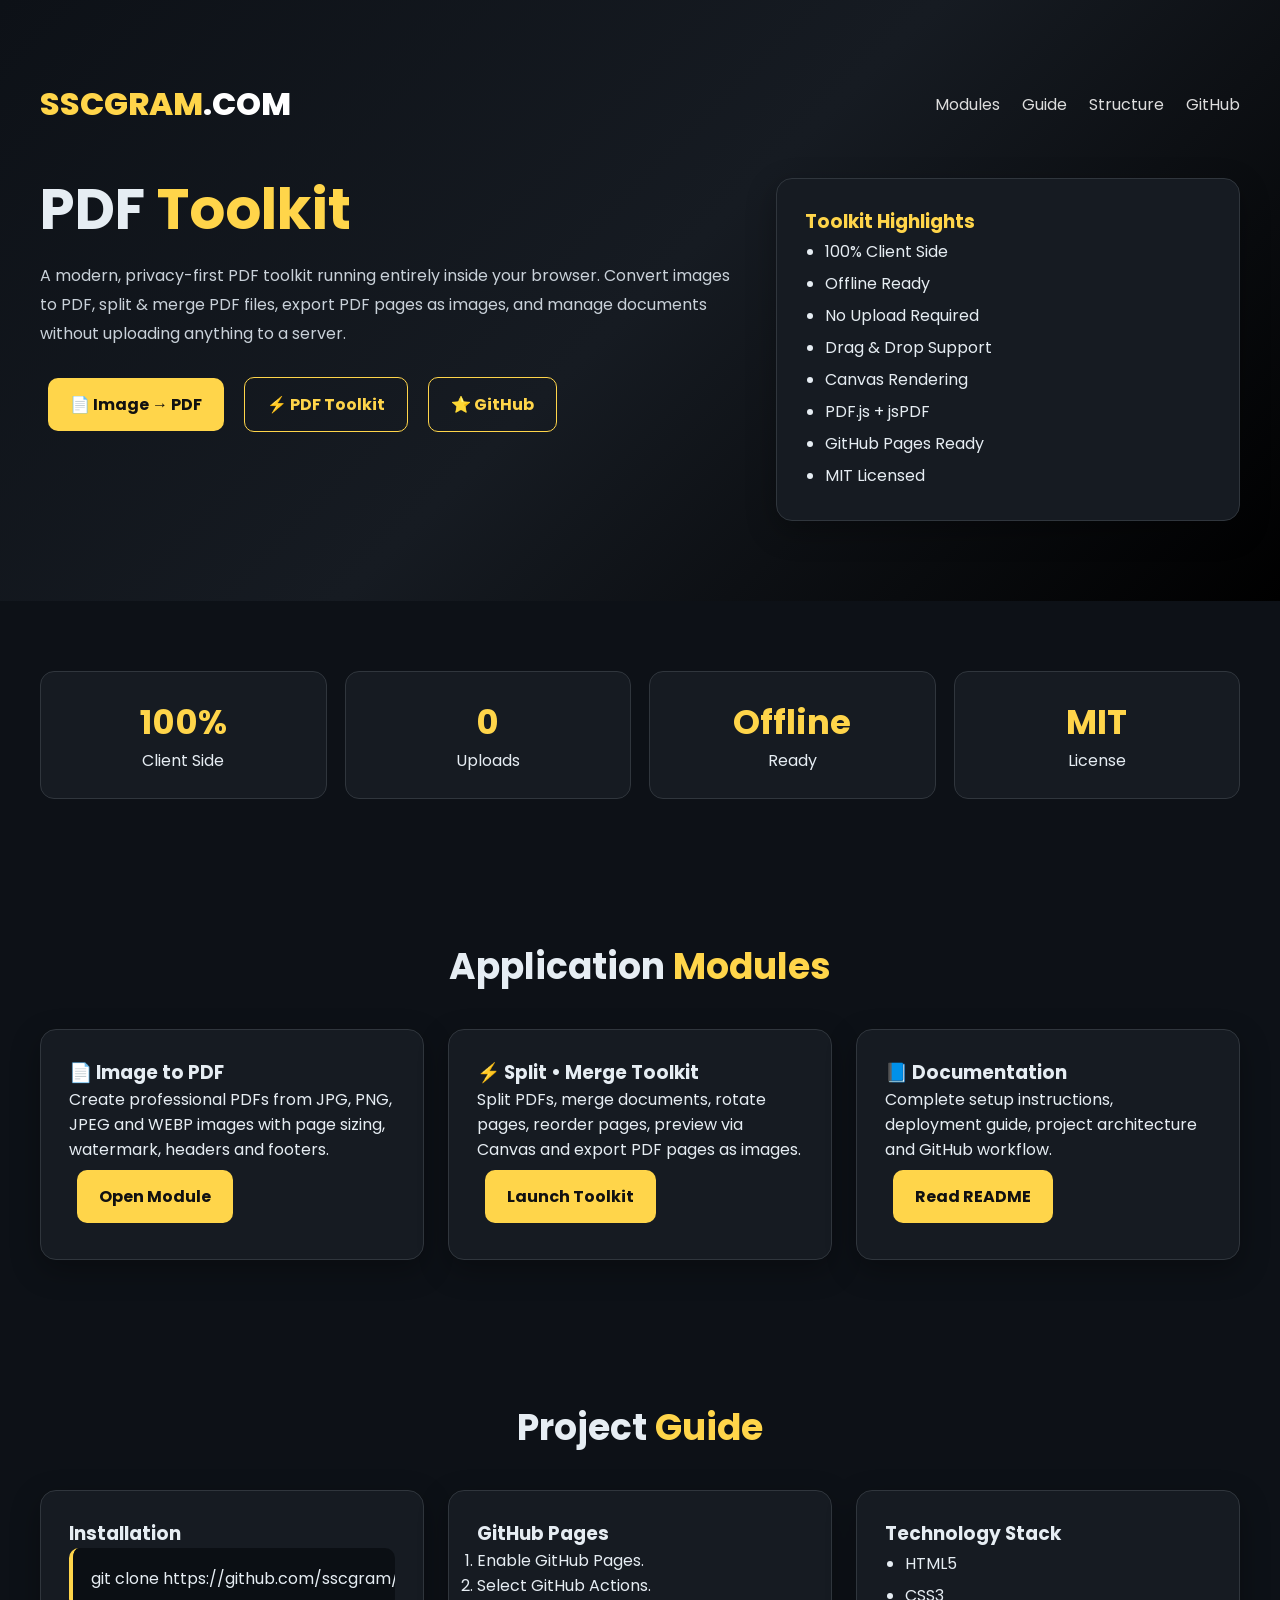
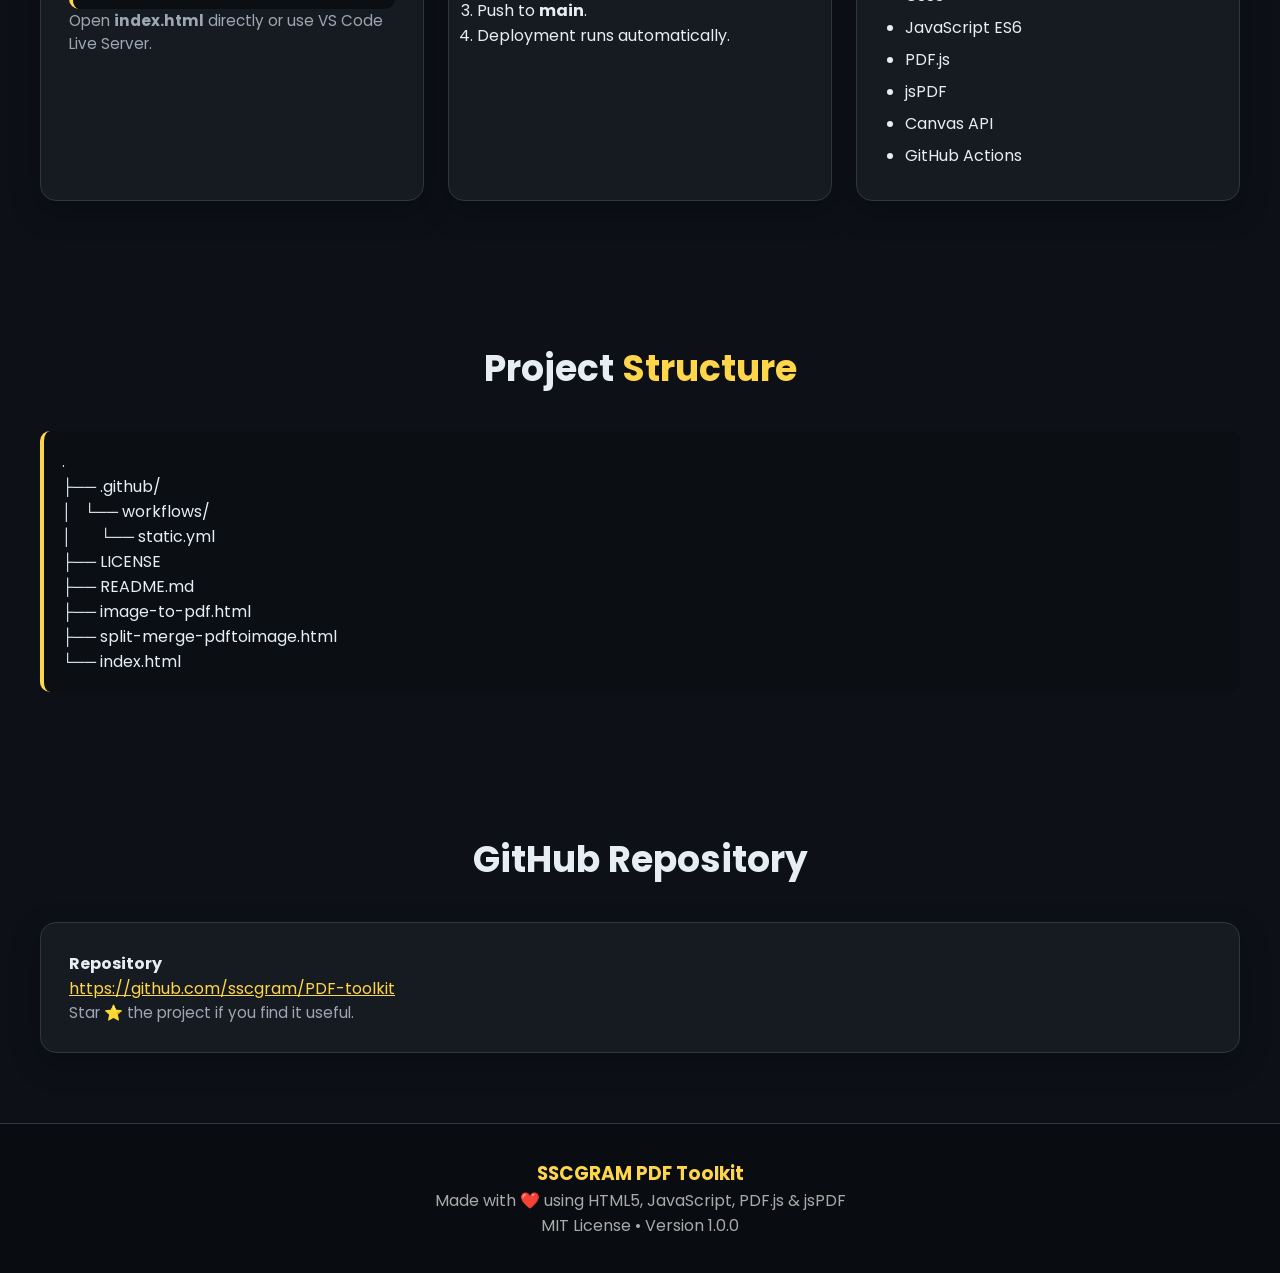
==== index.html @ bd7ecf86 "Update index.html" ====
<!DOCTYPE html>
<html lang="en">
<head>
<meta charset="UTF-8">
<meta name="viewport" content="width=device-width,initial-scale=1.0">
<meta name="description" content="SSCGRAM PDF Toolkit - Browser based PDF utilities">
<title>SSCGRAM PDF Toolkit</title>
<link href="https://fonts.googleapis.com/css2?family=Poppins:wght@300;400;600;700;800&display=swap" rel="stylesheet">
<style>
*{margin:0;padding:0;box-sizing:border-box;font-family:Poppins,sans-serif;scroll-behavior:smooth}
body{background:#0d1117;color:#e6edf3}
header{background:linear-gradient(135deg,#0d1117,#161b22,#000);padding:80px 20px}
.container{max-width:1200px;margin:auto}
nav{display:flex;justify-content:space-between;align-items:center;margin-bottom:50px}
.logo{font-size:32px;font-weight:800;color:#ffd54a}
.logo span{color:#fff}
nav a{color:#ddd;text-decoration:none;margin-left:18px}
.hero{display:grid;grid-template-columns:1.2fr .8fr;gap:40px}
.hero h1{font-size:56px;line-height:1.15}
.hero h1 span,.gold{color:#ffd54a}
.hero p{margin:20px 0;color:#c9d1d9;line-height:1.8}
.btn{display:inline-block;padding:14px 22px;border-radius:10px;text-decoration:none;font-weight:700;margin:8px}
.primary{background:#ffd54a;color:#111}
.secondary{border:1px solid #ffd54a;color:#ffd54a}
.card{background:#161b22;border:1px solid #30363d;border-radius:16px;padding:28px;box-shadow:0 10px 30px rgba(0,0,0,.3)}
.grid{display:grid;grid-template-columns:repeat(auto-fit,minmax(280px,1fr));gap:24px}
section{padding:70px 20px}
h2{text-align:center;font-size:36px;margin-bottom:35px}
.stats{display:grid;grid-template-columns:repeat(auto-fit,minmax(170px,1fr));gap:18px}
.stat{text-align:center;padding:25px;background:#161b22;border-radius:14px;border:1px solid #30363d}
.stat b{display:block;font-size:34px;color:#ffd54a}
ul{padding-left:20px;line-height:2}
pre{background:#0b0f14;padding:18px;border-radius:10px;overflow:auto;border-left:4px solid #ffd54a}
footer{padding:35px;text-align:center;background:#090c10;border-top:1px solid #30363d;color:#aaa}
.small{font-size:.95rem;color:#9da7b3}
@media(max-width:900px){.hero{grid-template-columns:1fr}.hero h1{font-size:40px}nav{flex-direction:column;gap:15px}}
</style>
</head>
<body>

<header>
<div class="container">
<nav>
<div class="logo">SSCGRAM<span>.COM</span></div>
<div>
<a href="#modules">Modules</a>
<a href="#guide">Guide</a>
<a href="#structure">Structure</a>
<a href="#github">GitHub</a>
</div>
</nav>

<div class="hero">
<div>
<h1>PDF <span>Toolkit</span></h1>
<p>A modern, privacy-first PDF toolkit running entirely inside your browser. Convert images to PDF, split & merge PDF files, export PDF pages as images, and manage documents without uploading anything to a server.</p>

<a class="btn primary" href="image-to-pdf.html">📄 Image → PDF</a>
<a class="btn secondary" href="split-merge-pdftoimage.html">⚡ PDF Toolkit</a>
<a class="btn secondary" href="https://github.com/sscgram/PDF-toolkit" target="_blank">⭐ GitHub</a>
</div>

<div class="card">
<h3 class="gold">Toolkit Highlights</h3>
<ul>
<li>100% Client Side</li>
<li>Offline Ready</li>
<li>No Upload Required</li>
<li>Drag & Drop Support</li>
<li>Canvas Rendering</li>
<li>PDF.js + jsPDF</li>
<li>GitHub Pages Ready</li>
<li>MIT Licensed</li>
</ul>
</div>
</div>
</div>
</header>

<section>
<div class="container">
<div class="stats">
<div class="stat"><b>100%</b>Client Side</div>
<div class="stat"><b>0</b>Uploads</div>
<div class="stat"><b>Offline</b>Ready</div>
<div class="stat"><b>MIT</b>License</div>
</div>
</div>
</section>

<section id="modules">
<div class="container">
<h2>Application <span class="gold">Modules</span></h2>
<div class="grid">
<div class="card">
<h3>📄 Image to PDF</h3>
<p>Create professional PDFs from JPG, PNG, JPEG and WEBP images with page sizing, watermark, headers and footers.</p>
<p><a class="btn primary" href="image-to-pdf.html">Open Module</a></p>
</div>

<div class="card">
<h3>⚡ Split • Merge Toolkit</h3>
<p>Split PDFs, merge documents, rotate pages, reorder pages, preview via Canvas and export PDF pages as images.</p>
<p><a class="btn primary" href="split-merge-pdftoimage.html">Launch Toolkit</a></p>
</div>

<div class="card">
<h3>📘 Documentation</h3>
<p>Complete setup instructions, deployment guide, project architecture and GitHub workflow.</p>
<p><a class="btn primary" href="README.md">Read README</a></p>
</div>
</div>
</div>
</section>

<section id="guide">
<div class="container">
<h2>Project <span class="gold">Guide</span></h2>

<div class="grid">

<div class="card">
<h3>Installation</h3>
<pre>git clone https://github.com/sscgram/PDF-toolkit.git</pre>
<p class="small">Open <b>index.html</b> directly or use VS Code Live Server.</p>
</div>

<div class="card">
<h3>GitHub Pages</h3>
<ol>
<li>Enable GitHub Pages.</li>
<li>Select GitHub Actions.</li>
<li>Push to <b>main</b>.</li>
<li>Deployment runs automatically.</li>
</ol>
</div>

<div class="card">
<h3>Technology Stack</h3>
<ul>
<li>HTML5</li>
<li>CSS3</li>
<li>JavaScript ES6</li>
<li>PDF.js</li>
<li>jsPDF</li>
<li>Canvas API</li>
<li>GitHub Actions</li>
</ul>
</div>

</div>
</div>
</section>

<section id="structure">
<div class="container">
<h2>Project <span class="gold">Structure</span></h2>

<pre>.
├── .github/
│   └── workflows/
│       └── static.yml
├── LICENSE
├── README.md
├── image-to-pdf.html
├── split-merge-pdftoimage.html
└── index.html
</pre>

</div>
</section>

<section id="github">
<div class="container">
<h2>GitHub Repository</h2>
<div class="card">
<p><strong>Repository</strong></p>
<p><a style="color:#ffd54a" href="https://github.com/sscgram/PDF-toolkit" target="_blank">https://github.com/sscgram/PDF-toolkit</a></p>
<p class="small">Star ⭐ the project if you find it useful.</p>
</div>
</div>
</section>

<footer>
<h3 class="gold">SSCGRAM PDF Toolkit</h3>
<p>Made with ❤️ using HTML5, JavaScript, PDF.js & jsPDF</p>
<p>MIT License • Version 1.0.0</p>
</footer>

</body>
</html>
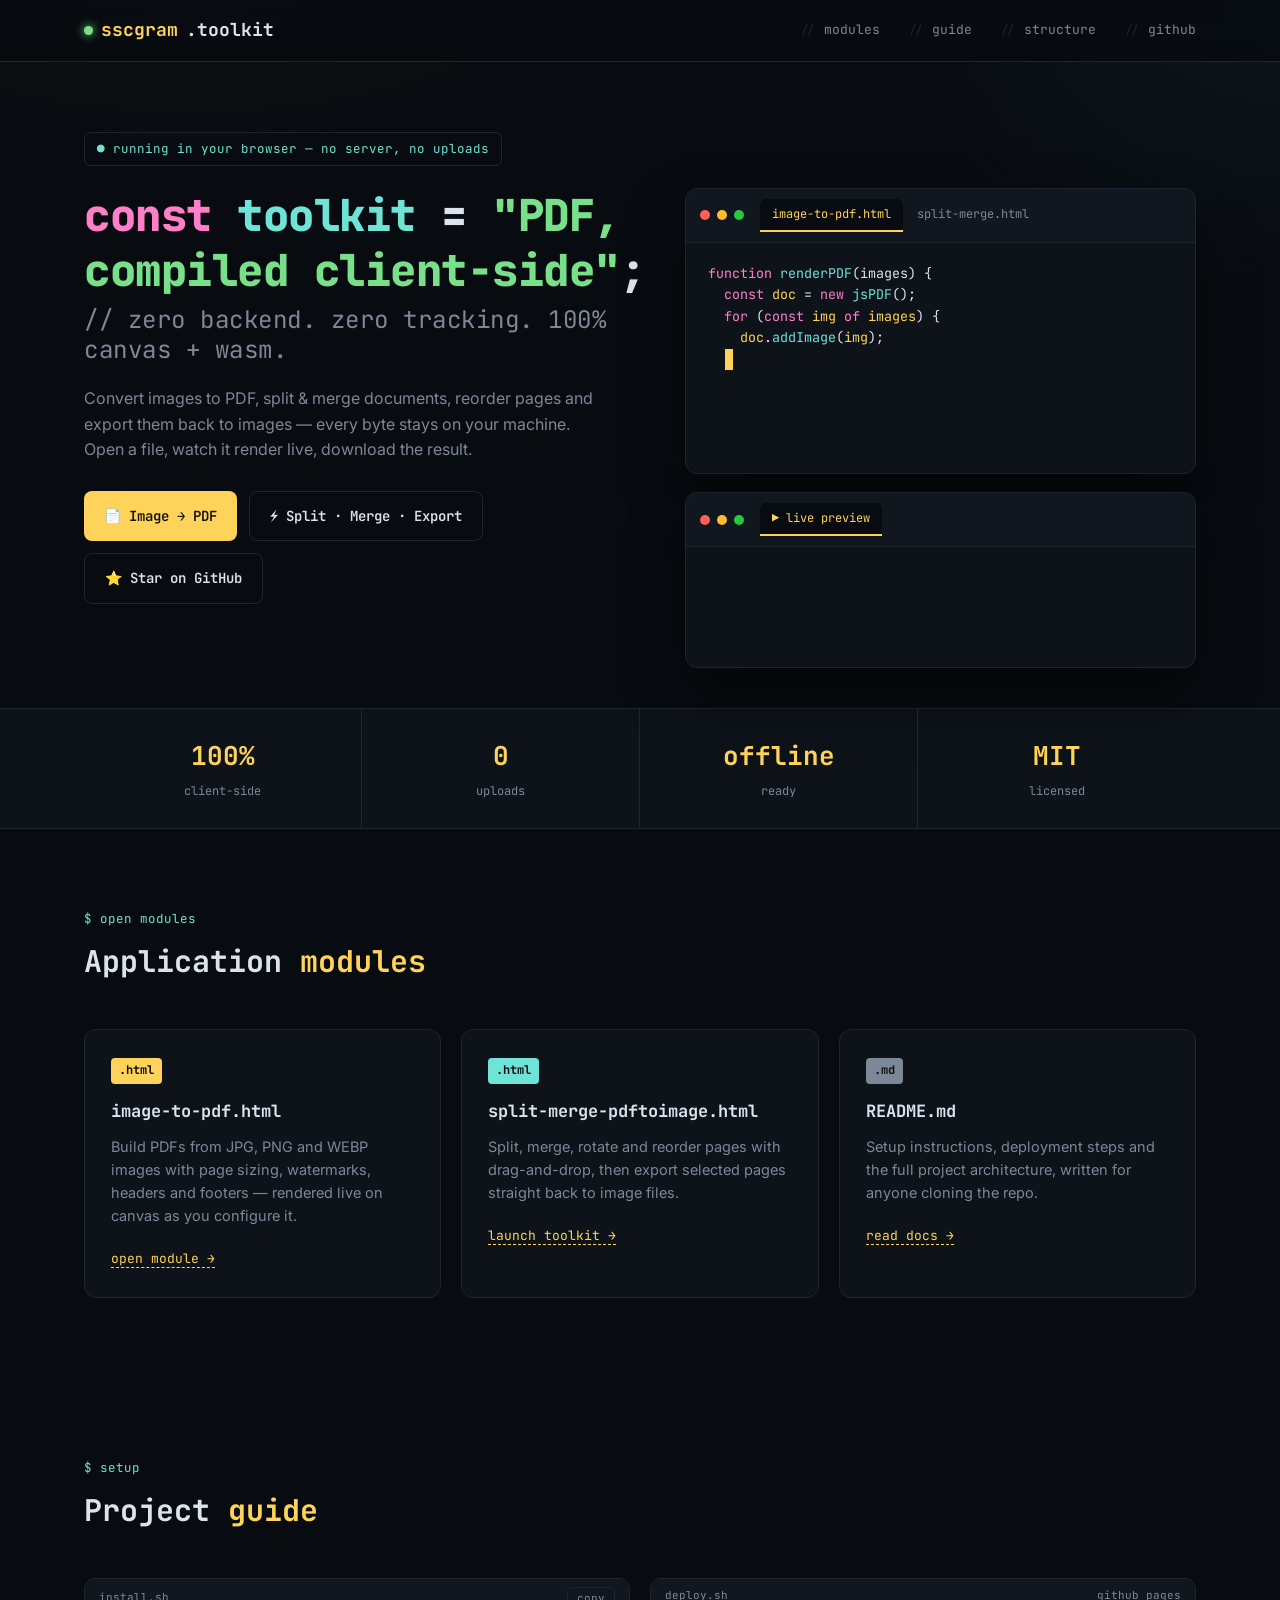
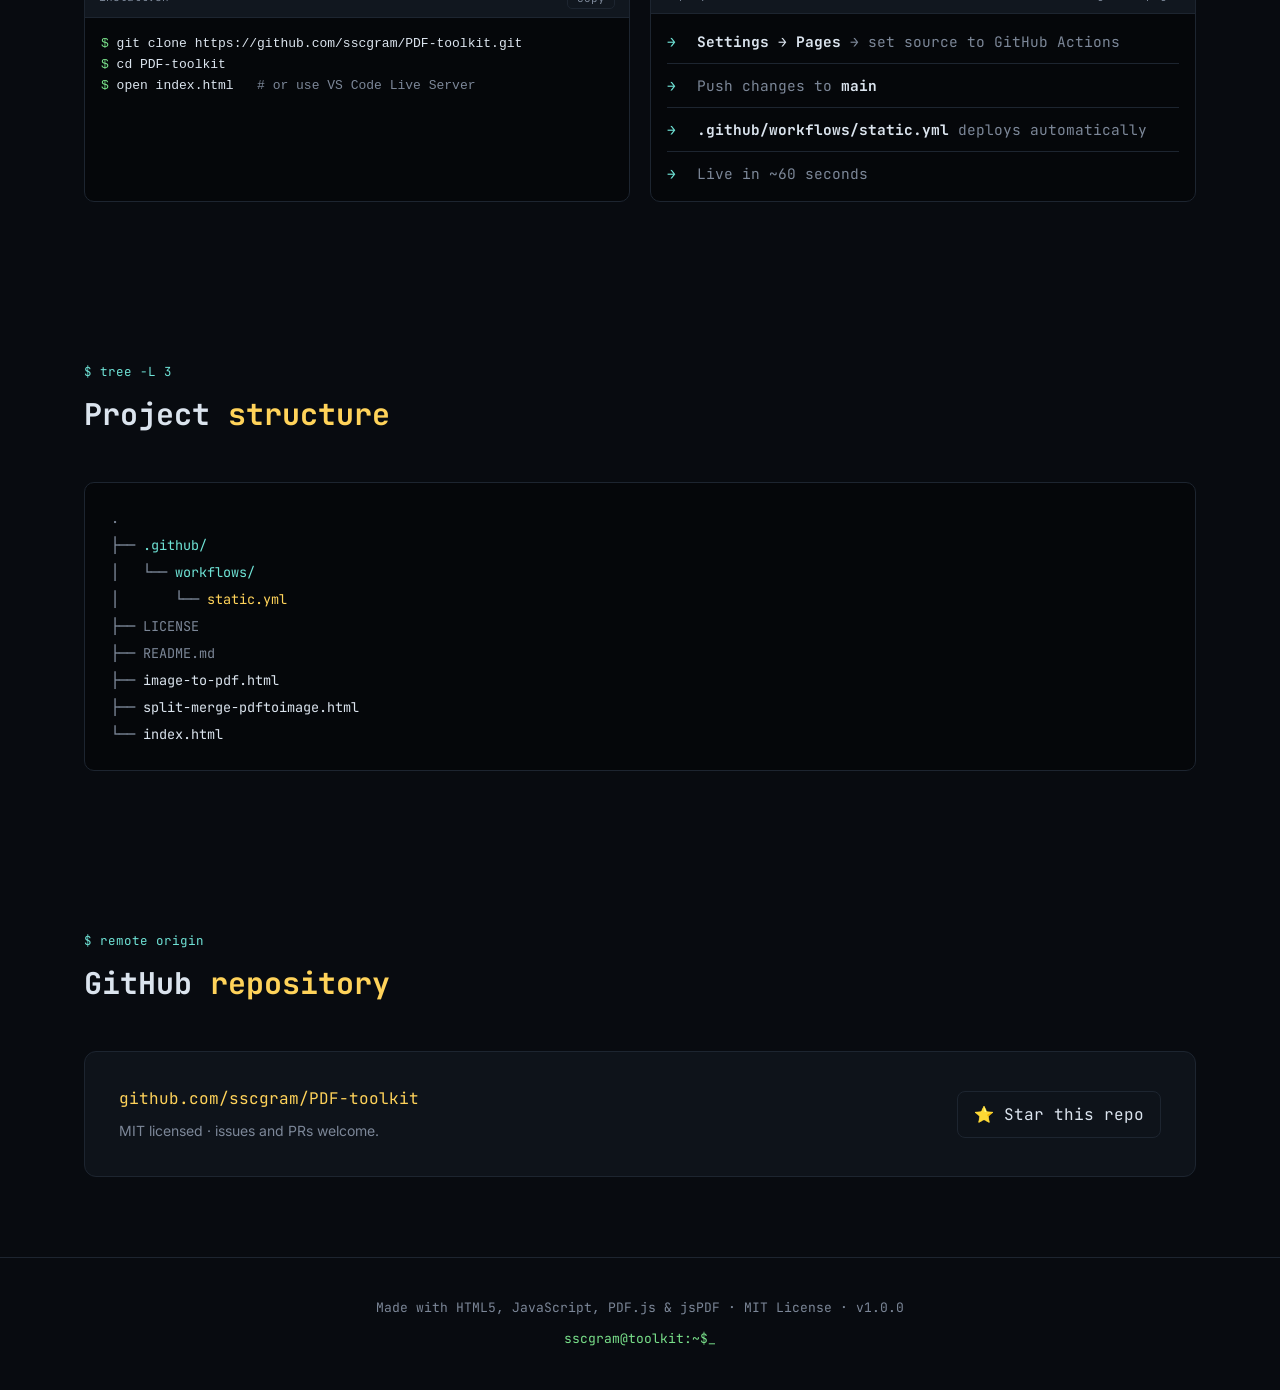
==== commit a3be43d9: "Update index.html" ====
--- a/index.html
+++ b/index.html
@@ -5,187 +5,469 @@
 <meta name="viewport" content="width=device-width,initial-scale=1.0">
 <meta name="description" content="SSCGRAM PDF Toolkit - Browser based PDF utilities">
 <title>SSCGRAM PDF Toolkit</title>
-<link href="https://fonts.googleapis.com/css2?family=Poppins:wght@300;400;600;700;800&display=swap" rel="stylesheet">
+<link rel="preconnect" href="https://fonts.googleapis.com">
+<link href="https://fonts.googleapis.com/css2?family=JetBrains+Mono:wght@400;500;700;800&family=Inter:wght@400;500;600;700&display=swap" rel="stylesheet">
 <style>
-*{margin:0;padding:0;box-sizing:border-box;font-family:Poppins,sans-serif;scroll-behavior:smooth}
-body{background:#0d1117;color:#e6edf3}
-header{background:linear-gradient(135deg,#0d1117,#161b22,#000);padding:80px 20px}
-.container{max-width:1200px;margin:auto}
-nav{display:flex;justify-content:space-between;align-items:center;margin-bottom:50px}
-.logo{font-size:32px;font-weight:800;color:#ffd54a}
-.logo span{color:#fff}
-nav a{color:#ddd;text-decoration:none;margin-left:18px}
-.hero{display:grid;grid-template-columns:1.2fr .8fr;gap:40px}
-.hero h1{font-size:56px;line-height:1.15}
-.hero h1 span,.gold{color:#ffd54a}
-.hero p{margin:20px 0;color:#c9d1d9;line-height:1.8}
-.btn{display:inline-block;padding:14px 22px;border-radius:10px;text-decoration:none;font-weight:700;margin:8px}
-.primary{background:#ffd54a;color:#111}
-.secondary{border:1px solid #ffd54a;color:#ffd54a}
-.card{background:#161b22;border:1px solid #30363d;border-radius:16px;padding:28px;box-shadow:0 10px 30px rgba(0,0,0,.3)}
-.grid{display:grid;grid-template-columns:repeat(auto-fit,minmax(280px,1fr));gap:24px}
-section{padding:70px 20px}
-h2{text-align:center;font-size:36px;margin-bottom:35px}
-.stats{display:grid;grid-template-columns:repeat(auto-fit,minmax(170px,1fr));gap:18px}
-.stat{text-align:center;padding:25px;background:#161b22;border-radius:14px;border:1px solid #30363d}
-.stat b{display:block;font-size:34px;color:#ffd54a}
-ul{padding-left:20px;line-height:2}
-pre{background:#0b0f14;padding:18px;border-radius:10px;overflow:auto;border-left:4px solid #ffd54a}
-footer{padding:35px;text-align:center;background:#090c10;border-top:1px solid #30363d;color:#aaa}
-.small{font-size:.95rem;color:#9da7b3}
-@media(max-width:900px){.hero{grid-template-columns:1fr}.hero h1{font-size:40px}nav{flex-direction:column;gap:15px}}
+:root{
+  --bg:#080b10;
+  --panel:#0e131a;
+  --panel-2:#11171f;
+  --border:#1d2530;
+  --text:#dbe4ee;
+  --muted:#7c8798;
+  --gold:#ffd35a;
+  --cyan:#6fe3d6;
+  --pink:#ff7ec8;
+  --green:#79e08a;
+  --red:#ff8080;
+  --mono:'JetBrains Mono',monospace;
+  --sans:'Inter',sans-serif;
+}
+*{margin:0;padding:0;box-sizing:border-box}
+html{scroll-behavior:smooth}
+@media (prefers-reduced-motion: reduce){
+  *{animation:none !important;transition:none !important}
+}
+body{
+  background:
+    radial-gradient(ellipse 900px 500px at 15% -5%, rgba(255,211,90,.06), transparent 60%),
+    radial-gradient(ellipse 700px 500px at 100% 0%, rgba(111,227,214,.05), transparent 60%),
+    var(--bg);
+  color:var(--text);
+  font-family:var(--sans);
+  line-height:1.6;
+}
+.container{max-width:1160px;margin:auto;padding:0 24px}
+a{color:inherit}
+
+/* ---------- NAV ---------- */
+.topbar{
+  position:sticky;top:0;z-index:50;
+  background:rgba(8,11,16,.85);
+  backdrop-filter:blur(10px);
+  border-bottom:1px solid var(--border);
+}
+.topbar-inner{display:flex;align-items:center;justify-content:space-between;padding:16px 24px;max-width:1160px;margin:auto}
+.brand{font-family:var(--mono);font-weight:700;font-size:18px;color:var(--gold);display:flex;align-items:center;gap:8px}
+.brand .dot{width:9px;height:9px;border-radius:50%;background:var(--green);box-shadow:0 0 10px var(--green);animation:pulse 2s infinite}
+@keyframes pulse{0%,100%{opacity:1}50%{opacity:.35}}
+.navlinks{display:flex;gap:28px;font-family:var(--mono);font-size:13px}
+.navlinks a{color:var(--muted);text-decoration:none;transition:color .2s}
+.navlinks a:hover{color:var(--gold)}
+.navlinks a::before{content:'// ';color:var(--border)}
+
+/* ---------- HERO ---------- */
+header{padding:70px 0 40px}
+.eyebrow{
+  font-family:var(--mono);font-size:12.5px;color:var(--cyan);
+  display:inline-flex;align-items:center;gap:8px;
+  border:1px solid var(--border);padding:6px 12px;border-radius:6px;margin-bottom:22px;
+}
+.hero-grid{display:grid;grid-template-columns:1.05fr .95fr;gap:36px;align-items:start}
+h1.title{font-family:var(--mono);font-size:44px;font-weight:800;line-height:1.25;letter-spacing:-.5px}
+h1.title .kw{color:var(--pink)}
+h1.title .str{color:var(--green)}
+h1.title .fn{color:var(--cyan)}
+h1.title .cmt{color:var(--muted);font-weight:400;font-size:.55em;display:block;margin-top:6px}
+.lede{margin:22px 0 28px;color:var(--muted);font-size:16px;max-width:52ch}
+.cta-row{display:flex;flex-wrap:wrap;gap:12px}
+.btn{
+  display:inline-flex;align-items:center;gap:8px;
+  padding:13px 20px;border-radius:8px;text-decoration:none;
+  font-family:var(--mono);font-weight:600;font-size:14px;
+  transition:transform .15s ease, box-shadow .15s ease;
+}
+.btn:hover{transform:translateY(-2px)}
+.primary{background:var(--gold);color:#111;box-shadow:0 0 0 rgba(255,211,90,0)}
+.primary:hover{box-shadow:0 8px 24px rgba(255,211,90,.25)}
+.secondary{border:1px solid var(--border);color:var(--text)}
+.secondary:hover{border-color:var(--cyan);color:var(--cyan)}
+
+/* ---------- EDITOR WINDOW ---------- */
+.window{
+  background:var(--panel);border:1px solid var(--border);border-radius:12px;
+  overflow:hidden;box-shadow:0 30px 60px rgba(0,0,0,.45);
+}
+.window-bar{
+  display:flex;align-items:center;gap:16px;padding:10px 14px;
+  background:var(--panel-2);border-bottom:1px solid var(--border);
+}
+.dots{display:flex;gap:7px}
+.dots span{width:10px;height:10px;border-radius:50%;display:block}
+.dots span:nth-child(1){background:#ff5f56}
+.dots span:nth-child(2){background:#ffbd2e}
+.dots span:nth-child(3){background:#27c93f}
+.tabs{display:flex;gap:2px;font-family:var(--mono);font-size:12px;overflow-x:auto}
+.tab{
+  padding:6px 12px;color:var(--muted);white-space:nowrap;border-radius:6px 6px 0 0;
+  cursor:default;border-bottom:2px solid transparent;
+}
+.tab.active{color:var(--gold);background:var(--bg);border-bottom:2px solid var(--gold)}
+.editor-body{padding:20px 22px;font-family:var(--mono);font-size:13.4px;min-height:230px}
+.editor-body .ln{color:var(--border);display:inline-block;width:22px;user-select:none}
+#typed-code{white-space:pre-wrap;word-break:break-word}
+.cursor{display:inline-block;width:8px;background:var(--gold);animation:blink 1s step-end infinite;margin-left:1px}
+@keyframes blink{50%{opacity:0}}
+.tok-kw{color:var(--pink)}
+.tok-fn{color:var(--cyan)}
+.tok-str{color:var(--green)}
+.tok-cmt{color:var(--muted)}
+.tok-var{color:var(--gold)}
+
+.preview-window{margin-top:18px}
+.preview-body{padding:18px 22px;font-family:var(--mono);font-size:12.5px;color:var(--muted);min-height:120px}
+.preview-body .line{opacity:0;transform:translateY(4px);animation:rise .4s ease forwards}
+@keyframes rise{to{opacity:1;transform:none}}
+.preview-body .ok{color:var(--green)}
+.preview-thumbs{display:flex;gap:10px;margin-top:14px;opacity:0}
+.preview-thumbs.show{opacity:1;transition:opacity .5s ease}
+.thumb{
+  width:46px;height:60px;border-radius:4px;border:1px solid var(--border);
+  background:linear-gradient(160deg,#161c24,#0c1116);position:relative;
+}
+.thumb::after{content:'';position:absolute;inset:8px 8px auto 8px;height:2px;background:var(--border)}
+.thumb::before{content:'';position:absolute;inset:14px 8px auto 8px;height:2px;background:var(--border);box-shadow:0 6px 0 var(--border),0 12px 0 var(--border)}
+
+/* ---------- STATS STRIP ---------- */
+.stat-strip{
+  border-top:1px solid var(--border);border-bottom:1px solid var(--border);
+  background:var(--panel);
+}
+.stat-inner{
+  max-width:1160px;margin:auto;padding:0 24px;
+  display:grid;grid-template-columns:repeat(4,1fr);
+}
+.stat-cell{
+  padding:26px 18px;text-align:center;border-right:1px solid var(--border);
+  font-family:var(--mono);
+}
+.stat-cell:last-child{border-right:none}
+.stat-cell b{display:block;font-size:26px;color:var(--gold)}
+.stat-cell small{color:var(--muted);font-size:12px}
+
+/* ---------- SECTIONS ---------- */
+section{padding:80px 0}
+.section-head{margin-bottom:44px}
+.section-tag{font-family:var(--mono);font-size:12.5px;color:var(--cyan)}
+.section-tag::before{content:'$ '}
+h2{font-family:var(--mono);font-size:30px;margin-top:8px;font-weight:700}
+h2 .gold{color:var(--gold)}
+
+.grid{display:grid;grid-template-columns:repeat(auto-fit,minmax(300px,1fr));gap:20px}
+.card{
+  background:var(--panel);border:1px solid var(--border);border-radius:12px;
+  padding:26px;transition:border-color .2s ease, transform .2s ease;
+}
+.card:hover{border-color:var(--gold);transform:translateY(-3px)}
+.card .file-icon{
+  font-family:var(--mono);font-size:12px;color:var(--bg);background:var(--gold);
+  display:inline-block;padding:3px 8px;border-radius:4px;margin-bottom:14px;font-weight:700;
+}
+.card .file-icon.alt{background:var(--cyan)}
+.card .file-icon.doc{background:var(--muted);color:#111}
+.card h3{font-family:var(--mono);font-size:17px;margin-bottom:10px}
+.card p{color:var(--muted);font-size:14.5px;margin-bottom:18px}
+.card a.open{
+  font-family:var(--mono);font-size:13px;color:var(--gold);text-decoration:none;
+  border-bottom:1px dashed var(--gold);
+}
+
+/* ---------- TERMINAL COMMAND BLOCKS ---------- */
+.term{
+  background:#05070a;border:1px solid var(--border);border-radius:10px;
+  font-family:var(--mono);font-size:13px;overflow:hidden;
+}
+.term-head{
+  display:flex;justify-content:space-between;align-items:center;
+  padding:8px 14px;background:var(--panel-2);border-bottom:1px solid var(--border);
+  font-size:11px;color:var(--muted);
+}
+.copy-btn{
+  background:transparent;border:1px solid var(--border);color:var(--muted);
+  font-family:var(--mono);font-size:11px;padding:3px 9px;border-radius:5px;cursor:pointer;
+  transition:.2s;
+}
+.copy-btn:hover{border-color:var(--gold);color:var(--gold)}
+.term pre{padding:16px;overflow-x:auto;color:var(--text)}
+.term pre .p{color:var(--green)}
+.term-grid{display:grid;grid-template-columns:repeat(auto-fit,minmax(300px,1fr));gap:20px}
+
+.steps{list-style:none;font-family:var(--mono);font-size:14.5px}
+.steps li{padding:10px 0 10px 30px;position:relative;border-bottom:1px solid var(--border);color:var(--muted)}
+.steps li:last-child{border-bottom:none}
+.steps li::before{content:'→';position:absolute;left:0;color:var(--cyan)}
+.steps li b{color:var(--text)}
+
+/* ---------- STRUCTURE TREE ---------- */
+.tree{
+  font-family:var(--mono);font-size:13.5px;background:#05070a;border:1px solid var(--border);
+  border-radius:10px;padding:22px 26px;color:var(--muted);line-height:2;overflow-x:auto;
+}
+.tree .dir{color:var(--cyan)}
+.tree .file{color:var(--text)}
+.tree .yml{color:var(--gold)}
+
+/* ---------- GITHUB ---------- */
+.gh-card{
+  background:var(--panel);border:1px solid var(--border);border-radius:12px;
+  padding:34px;display:flex;justify-content:space-between;align-items:center;gap:24px;flex-wrap:wrap;
+}
+.gh-card code{font-family:var(--mono);color:var(--gold)}
+.star{
+  font-family:var(--mono);border:1px solid var(--border);padding:10px 16px;border-radius:8px;
+  color:var(--text);text-decoration:none;transition:.2s;
+}
+.star:hover{border-color:var(--gold);color:var(--gold)}
+
+footer{
+  border-top:1px solid var(--border);padding:40px 0;text-align:center;
+  font-family:var(--mono);color:var(--muted);font-size:13px;
+}
+footer .prompt{color:var(--green)}
+footer .prompt::after{content:'_';animation:blink 1s step-end infinite}
+
+@media(max-width:860px){
+  .hero-grid{grid-template-columns:1fr}
+  h1.title{font-size:32px}
+  .stat-inner{grid-template-columns:repeat(2,1fr)}
+  .stat-cell:nth-child(2){border-right:none}
+}
 </style>
 </head>
 <body>
 
+<div class="topbar">
+  <div class="topbar-inner">
+    <div class="brand"><span class="dot"></span>sscgram<span style="color:var(--text)">.toolkit</span></div>
+    <div class="navlinks">
+      <a href="#modules">modules</a>
+      <a href="#guide">guide</a>
+      <a href="#structure">structure</a>
+      <a href="#github">github</a>
+    </div>
+  </div>
+</div>
+
 <header>
-<div class="container">
-<nav>
-<div class="logo">SSCGRAM<span>.COM</span></div>
-<div>
-<a href="#modules">Modules</a>
-<a href="#guide">Guide</a>
-<a href="#structure">Structure</a>
-<a href="#github">GitHub</a>
+  <div class="container">
+    <span class="eyebrow">● running in your browser — no server, no uploads</span>
+    <div class="hero-grid">
+      <div>
+        <h1 class="title">
+          <span class="kw">const</span> <span class="fn">toolkit</span> = <span class="str">"PDF, compiled client-side"</span>;
+          <span class="cmt">// zero backend. zero tracking. 100% canvas + wasm.</span>
+        </h1>
+        <p class="lede">Convert images to PDF, split & merge documents, reorder pages and export them back to images — every byte stays on your machine. Open a file, watch it render live, download the result.</p>
+        <div class="cta-row">
+          <a class="btn primary" href="image-to-pdf.html">📄 Image → PDF</a>
+          <a class="btn secondary" href="split-merge-pdftoimage.html">⚡ Split · Merge · Export</a>
+          <a class="btn secondary" href="https://github.com/sscgram/PDF-toolkit" target="_blank">⭐ Star on GitHub</a>
+        </div>
+      </div>
+
+      <div>
+        <div class="window">
+          <div class="window-bar">
+            <div class="dots"><span></span><span></span><span></span></div>
+            <div class="tabs">
+              <div class="tab active">image-to-pdf.html</div>
+              <div class="tab">split-merge.html</div>
+            </div>
+          </div>
+          <div class="editor-body"><span id="typed-code"></span><span class="cursor">&nbsp;</span></div>
+        </div>
+
+        <div class="window preview-window">
+          <div class="window-bar">
+            <div class="dots"><span></span><span></span><span></span></div>
+            <div class="tabs"><div class="tab active">▶ live preview</div></div>
+          </div>
+          <div class="preview-body" id="preview-log"></div>
+        </div>
+      </div>
+    </div>
+  </div>
+</header>
+
+<div class="stat-strip">
+  <div class="stat-inner">
+    <div class="stat-cell"><b>100%</b><small>client-side</small></div>
+    <div class="stat-cell"><b>0</b><small>uploads</small></div>
+    <div class="stat-cell"><b>offline</b><small>ready</small></div>
+    <div class="stat-cell"><b>MIT</b><small>licensed</small></div>
+  </div>
 </div>
-</nav>
-
-<div class="hero">
-<div>
-<h1>PDF <span>Toolkit</span></h1>
-<p>A modern, privacy-first PDF toolkit running entirely inside your browser. Convert images to PDF, split & merge PDF files, export PDF pages as images, and manage documents without uploading anything to a server.</p>
-
-<a class="btn primary" href="image-to-pdf.html">📄 Image → PDF</a>
-<a class="btn secondary" href="split-merge-pdftoimage.html">⚡ PDF Toolkit</a>
-<a class="btn secondary" href="https://github.com/sscgram/PDF-toolkit" target="_blank">⭐ GitHub</a>
-</div>
-
-<div class="card">
-<h3 class="gold">Toolkit Highlights</h3>
-<ul>
-<li>100% Client Side</li>
-<li>Offline Ready</li>
-<li>No Upload Required</li>
-<li>Drag & Drop Support</li>
-<li>Canvas Rendering</li>
-<li>PDF.js + jsPDF</li>
-<li>GitHub Pages Ready</li>
-<li>MIT Licensed</li>
-</ul>
-</div>
-</div>
-</div>
-</header>
-
-<section>
-<div class="container">
-<div class="stats">
-<div class="stat"><b>100%</b>Client Side</div>
-<div class="stat"><b>0</b>Uploads</div>
-<div class="stat"><b>Offline</b>Ready</div>
-<div class="stat"><b>MIT</b>License</div>
-</div>
-</div>
+
+<section id="modules">
+  <div class="container">
+    <div class="section-head">
+      <div class="section-tag">open modules</div>
+      <h2>Application <span class="gold">modules</span></h2>
+    </div>
+    <div class="grid">
+      <div class="card">
+        <span class="file-icon">.html</span>
+        <h3>image-to-pdf.html</h3>
+        <p>Build PDFs from JPG, PNG and WEBP images with page sizing, watermarks, headers and footers — rendered live on canvas as you configure it.</p>
+        <a class="open" href="image-to-pdf.html">open module →</a>
+      </div>
+      <div class="card">
+        <span class="file-icon alt">.html</span>
+        <h3>split-merge-pdftoimage.html</h3>
+        <p>Split, merge, rotate and reorder pages with drag-and-drop, then export selected pages straight back to image files.</p>
+        <a class="open" href="split-merge-pdftoimage.html">launch toolkit →</a>
+      </div>
+      <div class="card">
+        <span class="file-icon doc">.md</span>
+        <h3>README.md</h3>
+        <p>Setup instructions, deployment steps and the full project architecture, written for anyone cloning the repo.</p>
+        <a class="open" href="README.md">read docs →</a>
+      </div>
+    </div>
+  </div>
 </section>
 
-<section id="modules">
-<div class="container">
-<h2>Application <span class="gold">Modules</span></h2>
-<div class="grid">
-<div class="card">
-<h3>📄 Image to PDF</h3>
-<p>Create professional PDFs from JPG, PNG, JPEG and WEBP images with page sizing, watermark, headers and footers.</p>
-<p><a class="btn primary" href="image-to-pdf.html">Open Module</a></p>
-</div>
-
-<div class="card">
-<h3>⚡ Split • Merge Toolkit</h3>
-<p>Split PDFs, merge documents, rotate pages, reorder pages, preview via Canvas and export PDF pages as images.</p>
-<p><a class="btn primary" href="split-merge-pdftoimage.html">Launch Toolkit</a></p>
-</div>
-
-<div class="card">
-<h3>📘 Documentation</h3>
-<p>Complete setup instructions, deployment guide, project architecture and GitHub workflow.</p>
-<p><a class="btn primary" href="README.md">Read README</a></p>
-</div>
-</div>
-</div>
+<section id="guide">
+  <div class="container">
+    <div class="section-head">
+      <div class="section-tag">setup</div>
+      <h2>Project <span class="gold">guide</span></h2>
+    </div>
+    <div class="term-grid">
+      <div class="term">
+        <div class="term-head"><span>install.sh</span><button class="copy-btn" onclick="copyCmd(this,'git clone https://github.com/sscgram/PDF-toolkit.git')">copy</button></div>
+        <pre><span class="p">$</span> git clone https://github.com/sscgram/PDF-toolkit.git
+<span class="p">$</span> cd PDF-toolkit
+<span class="p">$</span> open index.html   <span style="color:var(--muted)"># or use VS Code Live Server</span></pre>
+      </div>
+      <div class="term">
+        <div class="term-head"><span>deploy.sh</span><span style="color:var(--muted)">github pages</span></div>
+        <div style="padding:6px 16px">
+        <ul class="steps">
+          <li><b>Settings → Pages</b> → set source to GitHub Actions</li>
+          <li>Push changes to <b>main</b></li>
+          <li><b>.github/workflows/static.yml</b> deploys automatically</li>
+          <li>Live in ~60 seconds</li>
+        </ul>
+        </div>
+      </div>
+    </div>
+  </div>
 </section>
 
-<section id="guide">
-<div class="container">
-<h2>Project <span class="gold">Guide</span></h2>
-
-<div class="grid">
-
-<div class="card">
-<h3>Installation</h3>
-<pre>git clone https://github.com/sscgram/PDF-toolkit.git</pre>
-<p class="small">Open <b>index.html</b> directly or use VS Code Live Server.</p>
-</div>
-
-<div class="card">
-<h3>GitHub Pages</h3>
-<ol>
-<li>Enable GitHub Pages.</li>
-<li>Select GitHub Actions.</li>
-<li>Push to <b>main</b>.</li>
-<li>Deployment runs automatically.</li>
-</ol>
-</div>
-
-<div class="card">
-<h3>Technology Stack</h3>
-<ul>
-<li>HTML5</li>
-<li>CSS3</li>
-<li>JavaScript ES6</li>
-<li>PDF.js</li>
-<li>jsPDF</li>
-<li>Canvas API</li>
-<li>GitHub Actions</li>
-</ul>
-</div>
-
-</div>
-</div>
+<section id="structure">
+  <div class="container">
+    <div class="section-head">
+      <div class="section-tag">tree -L 3</div>
+      <h2>Project <span class="gold">structure</span></h2>
+    </div>
+    <div class="tree">
+.<br>
+├── <span class="dir">.github/</span><br>
+│&nbsp;&nbsp;&nbsp;└── <span class="dir">workflows/</span><br>
+│&nbsp;&nbsp;&nbsp;&nbsp;&nbsp;&nbsp;&nbsp;└── <span class="yml">static.yml</span><br>
+├── LICENSE<br>
+├── README.md<br>
+├── <span class="file">image-to-pdf.html</span><br>
+├── <span class="file">split-merge-pdftoimage.html</span><br>
+└── <span class="file">index.html</span>
+    </div>
+  </div>
 </section>
 
-<section id="structure">
-<div class="container">
-<h2>Project <span class="gold">Structure</span></h2>
-
-<pre>.
-├── .github/
-│   └── workflows/
-│       └── static.yml
-├── LICENSE
-├── README.md
-├── image-to-pdf.html
-├── split-merge-pdftoimage.html
-└── index.html
-</pre>
-
-</div>
+<section id="github">
+  <div class="container">
+    <div class="section-head">
+      <div class="section-tag">remote origin</div>
+      <h2>GitHub <span class="gold">repository</span></h2>
+    </div>
+    <div class="gh-card">
+      <div>
+        <code>github.com/sscgram/PDF-toolkit</code>
+        <p style="color:var(--muted);margin-top:8px;font-size:14px">MIT licensed · issues and PRs welcome.</p>
+      </div>
+      <a class="star" href="https://github.com/sscgram/PDF-toolkit" target="_blank">⭐ Star this repo</a>
+    </div>
+  </div>
 </section>
 
-<section id="github">
-<div class="container">
-<h2>GitHub Repository</h2>
-<div class="card">
-<p><strong>Repository</strong></p>
-<p><a style="color:#ffd54a" href="https://github.com/sscgram/PDF-toolkit" target="_blank">https://github.com/sscgram/PDF-toolkit</a></p>
-<p class="small">Star ⭐ the project if you find it useful.</p>
-</div>
-</div>
-</section>
-
 <footer>
-<h3 class="gold">SSCGRAM PDF Toolkit</h3>
-<p>Made with ❤️ using HTML5, JavaScript, PDF.js & jsPDF</p>
-<p>MIT License • Version 1.0.0</p>
+  <div class="container">
+    <p>Made with HTML5, JavaScript, PDF.js &amp; jsPDF · MIT License · v1.0.0</p>
+    <p style="margin-top:10px"><span class="prompt">sscgram@toolkit:~$</span></p>
+  </div>
 </footer>
+
+<script>
+// ---- live typing animation ----
+const codeLines = [
+  {t:'kw', v:'function '}, {t:'fn', v:'renderPDF'}, {t:'plain', v:'(images) {\n  '},
+  {t:'kw', v:'const '}, {t:'var', v:'doc'}, {t:'plain', v:' = '}, {t:'kw', v:'new '}, {t:'fn', v:'jsPDF'}, {t:'plain', v:'();\n  '},
+  {t:'kw', v:'for'}, {t:'plain', v:' ('}, {t:'kw', v:'const '}, {t:'var', v:'img'}, {t:'plain', v:' '}, {t:'kw', v:'of '}, {t:'var', v:'images'}, {t:'plain', v:') {\n    '},
+  {t:'var', v:'doc'}, {t:'plain', v:'.'}, {t:'fn', v:'addImage'}, {t:'plain', v:'('}, {t:'var', v:'img'}, {t:'plain', v:');\n    '},
+  {t:'cmt', v:'// runs entirely in-browser'}, {t:'plain', v:'\n  }\n  '},
+  {t:'kw', v:'return '}, {t:'var', v:'doc'}, {t:'plain', v:'.'}, {t:'fn', v:'save'}, {t:'plain', v:'();\n}'}
+];
+
+const target = document.getElementById('typed-code');
+let li = 0, ci = 0;
+
+function typeNext(){
+  if(li >= codeLines.length){
+    setTimeout(runPreview, 500);
+    return;
+  }
+  const seg = codeLines[li];
+  if(ci === 0){
+    const span = document.createElement('span');
+    span.className = seg.t === 'plain' ? '' : 'tok-' + seg.t;
+    span.dataset.full = seg.v;
+    target.appendChild(span);
+  }
+  const current = target.lastChild;
+  ci++;
+  current.textContent = seg.v.slice(0, ci);
+  if(ci >= seg.v.length){
+    li++; ci = 0;
+  }
+  setTimeout(typeNext, 14);
+}
+
+const previewLines = [
+  {text:'$ compiling module…', delay:0},
+  {text:'$ rendering canvas frames', delay:400},
+  {text:'✓ 3 pages processed', delay:850, ok:true},
+  {text:'✓ pdf ready — 214 kb', delay:1250, ok:true}
+];
+
+function runPreview(){
+  const box = document.getElementById('preview-log');
+  previewLines.forEach(l => {
+    setTimeout(() => {
+      const div = document.createElement('div');
+      div.className = 'line' + (l.ok ? ' ok' : '');
+      div.textContent = l.text;
+      box.appendChild(div);
+    }, l.delay);
+  });
+  setTimeout(() => {
+    const thumbs = document.createElement('div');
+    thumbs.className = 'preview-thumbs';
+    thumbs.innerHTML = '<div class="thumb"></div><div class="thumb"></div><div class="thumb"></div>';
+    box.appendChild(thumbs);
+    requestAnimationFrame(() => thumbs.classList.add('show'));
+  }, 1600);
+}
+
+typeNext();
+
+function copyCmd(btn, text){
+  navigator.clipboard?.writeText(text);
+  const old = btn.textContent;
+  btn.textContent = 'copied';
+  setTimeout(() => btn.textContent = old, 1400);
+}
+</script>
 
 </body>
 </html>
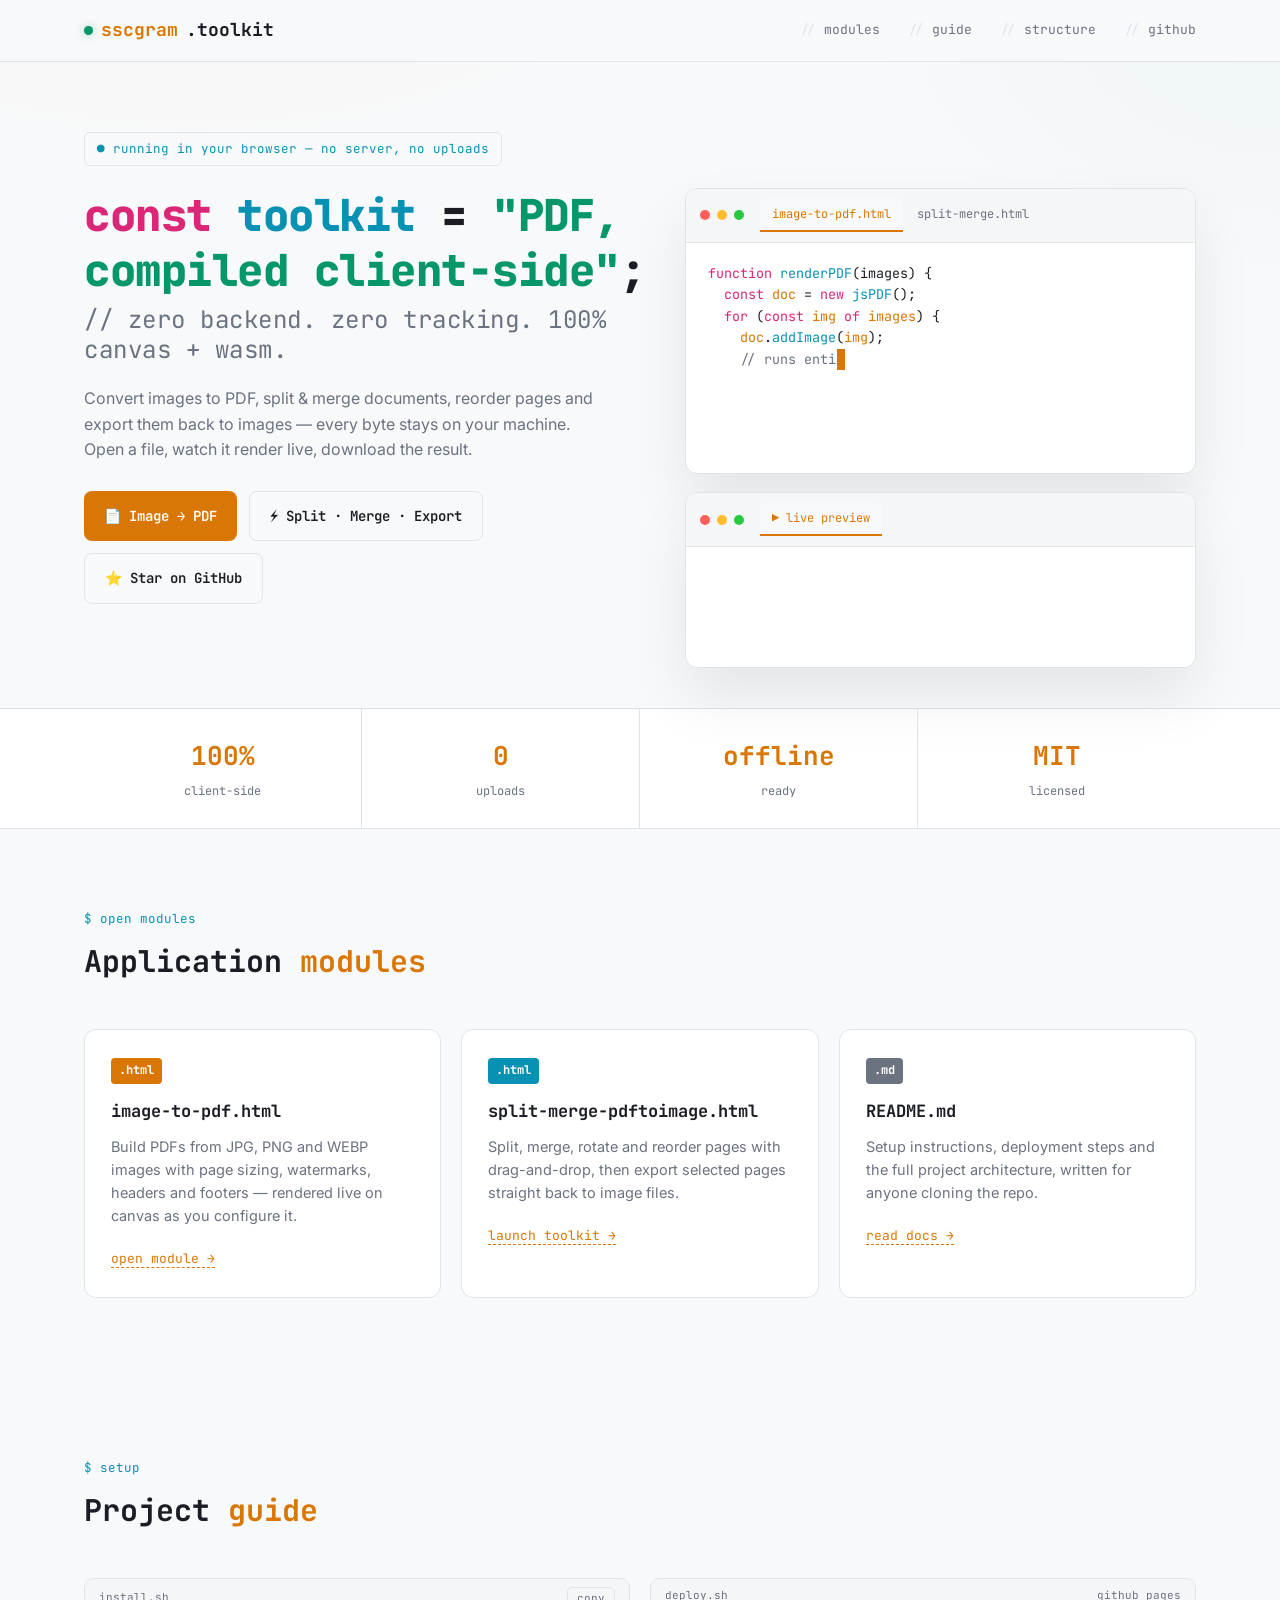
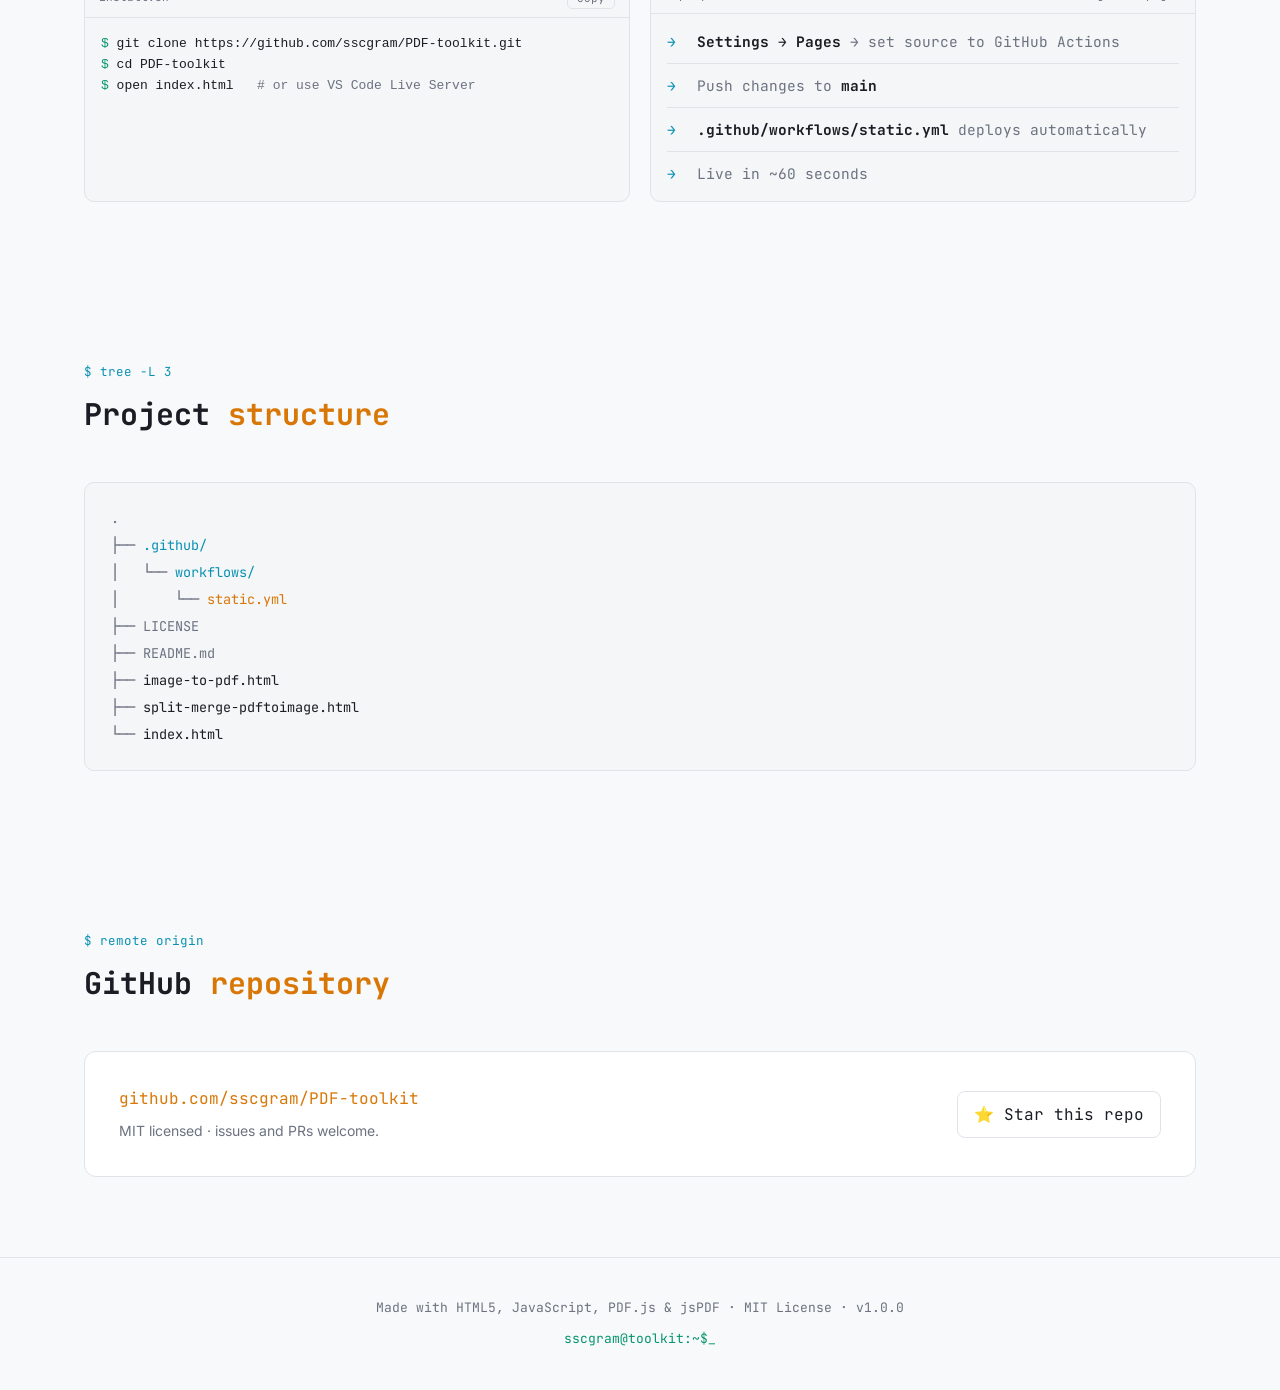
==== commit b5f63f6b: "Switch from dark theme to light theme with light grey palette" ====
--- a/index.html
+++ b/index.html
@@ -9,17 +9,17 @@
 <link href="https://fonts.googleapis.com/css2?family=JetBrains+Mono:wght@400;500;700;800&family=Inter:wght@400;500;600;700&display=swap" rel="stylesheet">
 <style>
 :root{
-  --bg:#080b10;
-  --panel:#0e131a;
-  --panel-2:#11171f;
-  --border:#1d2530;
-  --text:#dbe4ee;
-  --muted:#7c8798;
-  --gold:#ffd35a;
-  --cyan:#6fe3d6;
-  --pink:#ff7ec8;
-  --green:#79e08a;
-  --red:#ff8080;
+  --bg:#f8f9fa;
+  --panel:#ffffff;
+  --panel-2:#f5f6f8;
+  --border:#e0e3e8;
+  --text:#1a1d23;
+  --muted:#6b7280;
+  --gold:#d97706;
+  --cyan:#0891b2;
+  --pink:#db2777;
+  --green:#059669;
+  --red:#dc2626;
   --mono:'JetBrains Mono',monospace;
   --sans:'Inter',sans-serif;
 }
@@ -30,8 +30,8 @@
 }
 body{
   background:
-    radial-gradient(ellipse 900px 500px at 15% -5%, rgba(255,211,90,.06), transparent 60%),
-    radial-gradient(ellipse 700px 500px at 100% 0%, rgba(111,227,214,.05), transparent 60%),
+    radial-gradient(ellipse 900px 500px at 15% -5%, rgba(217,119,6,.04), transparent 60%),
+    radial-gradient(ellipse 700px 500px at 100% 0%, rgba(8,145,178,.04), transparent 60%),
     var(--bg);
   color:var(--text);
   font-family:var(--sans);
@@ -43,13 +43,13 @@
 /* ---------- NAV ---------- */
 .topbar{
   position:sticky;top:0;z-index:50;
-  background:rgba(8,11,16,.85);
+  background:rgba(248,249,250,.95);
   backdrop-filter:blur(10px);
   border-bottom:1px solid var(--border);
 }
 .topbar-inner{display:flex;align-items:center;justify-content:space-between;padding:16px 24px;max-width:1160px;margin:auto}
 .brand{font-family:var(--mono);font-weight:700;font-size:18px;color:var(--gold);display:flex;align-items:center;gap:8px}
-.brand .dot{width:9px;height:9px;border-radius:50%;background:var(--green);box-shadow:0 0 10px var(--green);animation:pulse 2s infinite}
+.brand .dot{width:9px;height:9px;border-radius:50%;background:var(--green);box-shadow:0 0 10px rgba(5,150,105,.4);animation:pulse 2s infinite}
 @keyframes pulse{0%,100%{opacity:1}50%{opacity:.35}}
 .navlinks{display:flex;gap:28px;font-family:var(--mono);font-size:13px}
 .navlinks a{color:var(--muted);text-decoration:none;transition:color .2s}
@@ -78,15 +78,15 @@
   transition:transform .15s ease, box-shadow .15s ease;
 }
 .btn:hover{transform:translateY(-2px)}
-.primary{background:var(--gold);color:#111;box-shadow:0 0 0 rgba(255,211,90,0)}
-.primary:hover{box-shadow:0 8px 24px rgba(255,211,90,.25)}
+.primary{background:var(--gold);color:#fff;box-shadow:0 0 0 rgba(217,119,6,0)}
+.primary:hover{box-shadow:0 8px 24px rgba(217,119,6,.2)}
 .secondary{border:1px solid var(--border);color:var(--text)}
 .secondary:hover{border-color:var(--cyan);color:var(--cyan)}
 
 /* ---------- EDITOR WINDOW ---------- */
 .window{
   background:var(--panel);border:1px solid var(--border);border-radius:12px;
-  overflow:hidden;box-shadow:0 30px 60px rgba(0,0,0,.45);
+  overflow:hidden;box-shadow:0 30px 60px rgba(0,0,0,.08);
 }
 .window-bar{
   display:flex;align-items:center;gap:16px;padding:10px 14px;
@@ -123,7 +123,7 @@
 .preview-thumbs.show{opacity:1;transition:opacity .5s ease}
 .thumb{
   width:46px;height:60px;border-radius:4px;border:1px solid var(--border);
-  background:linear-gradient(160deg,#161c24,#0c1116);position:relative;
+  background:linear-gradient(160deg,#f0f1f3,#eeeff2);position:relative;
 }
 .thumb::after{content:'';position:absolute;inset:8px 8px auto 8px;height:2px;background:var(--border)}
 .thumb::before{content:'';position:absolute;inset:14px 8px auto 8px;height:2px;background:var(--border);box-shadow:0 6px 0 var(--border),0 12px 0 var(--border)}
@@ -160,11 +160,11 @@
 }
 .card:hover{border-color:var(--gold);transform:translateY(-3px)}
 .card .file-icon{
-  font-family:var(--mono);font-size:12px;color:var(--bg);background:var(--gold);
+  font-family:var(--mono);font-size:12px;color:#fff;background:var(--gold);
   display:inline-block;padding:3px 8px;border-radius:4px;margin-bottom:14px;font-weight:700;
 }
-.card .file-icon.alt{background:var(--cyan)}
-.card .file-icon.doc{background:var(--muted);color:#111}
+.card .file-icon.alt{background:var(--cyan);color:#fff}
+.card .file-icon.doc{background:var(--muted);color:#fff}
 .card h3{font-family:var(--mono);font-size:17px;margin-bottom:10px}
 .card p{color:var(--muted);font-size:14.5px;margin-bottom:18px}
 .card a.open{
@@ -174,7 +174,7 @@
 
 /* ---------- TERMINAL COMMAND BLOCKS ---------- */
 .term{
-  background:#05070a;border:1px solid var(--border);border-radius:10px;
+  background:#f5f6f8;border:1px solid var(--border);border-radius:10px;
   font-family:var(--mono);font-size:13px;overflow:hidden;
 }
 .term-head{
@@ -200,7 +200,7 @@
 
 /* ---------- STRUCTURE TREE ---------- */
 .tree{
-  font-family:var(--mono);font-size:13.5px;background:#05070a;border:1px solid var(--border);
+  font-family:var(--mono);font-size:13.5px;background:#f5f6f8;border:1px solid var(--border);
   border-radius:10px;padding:22px 26px;color:var(--muted);line-height:2;overflow-x:auto;
 }
 .tree .dir{color:var(--cyan)}
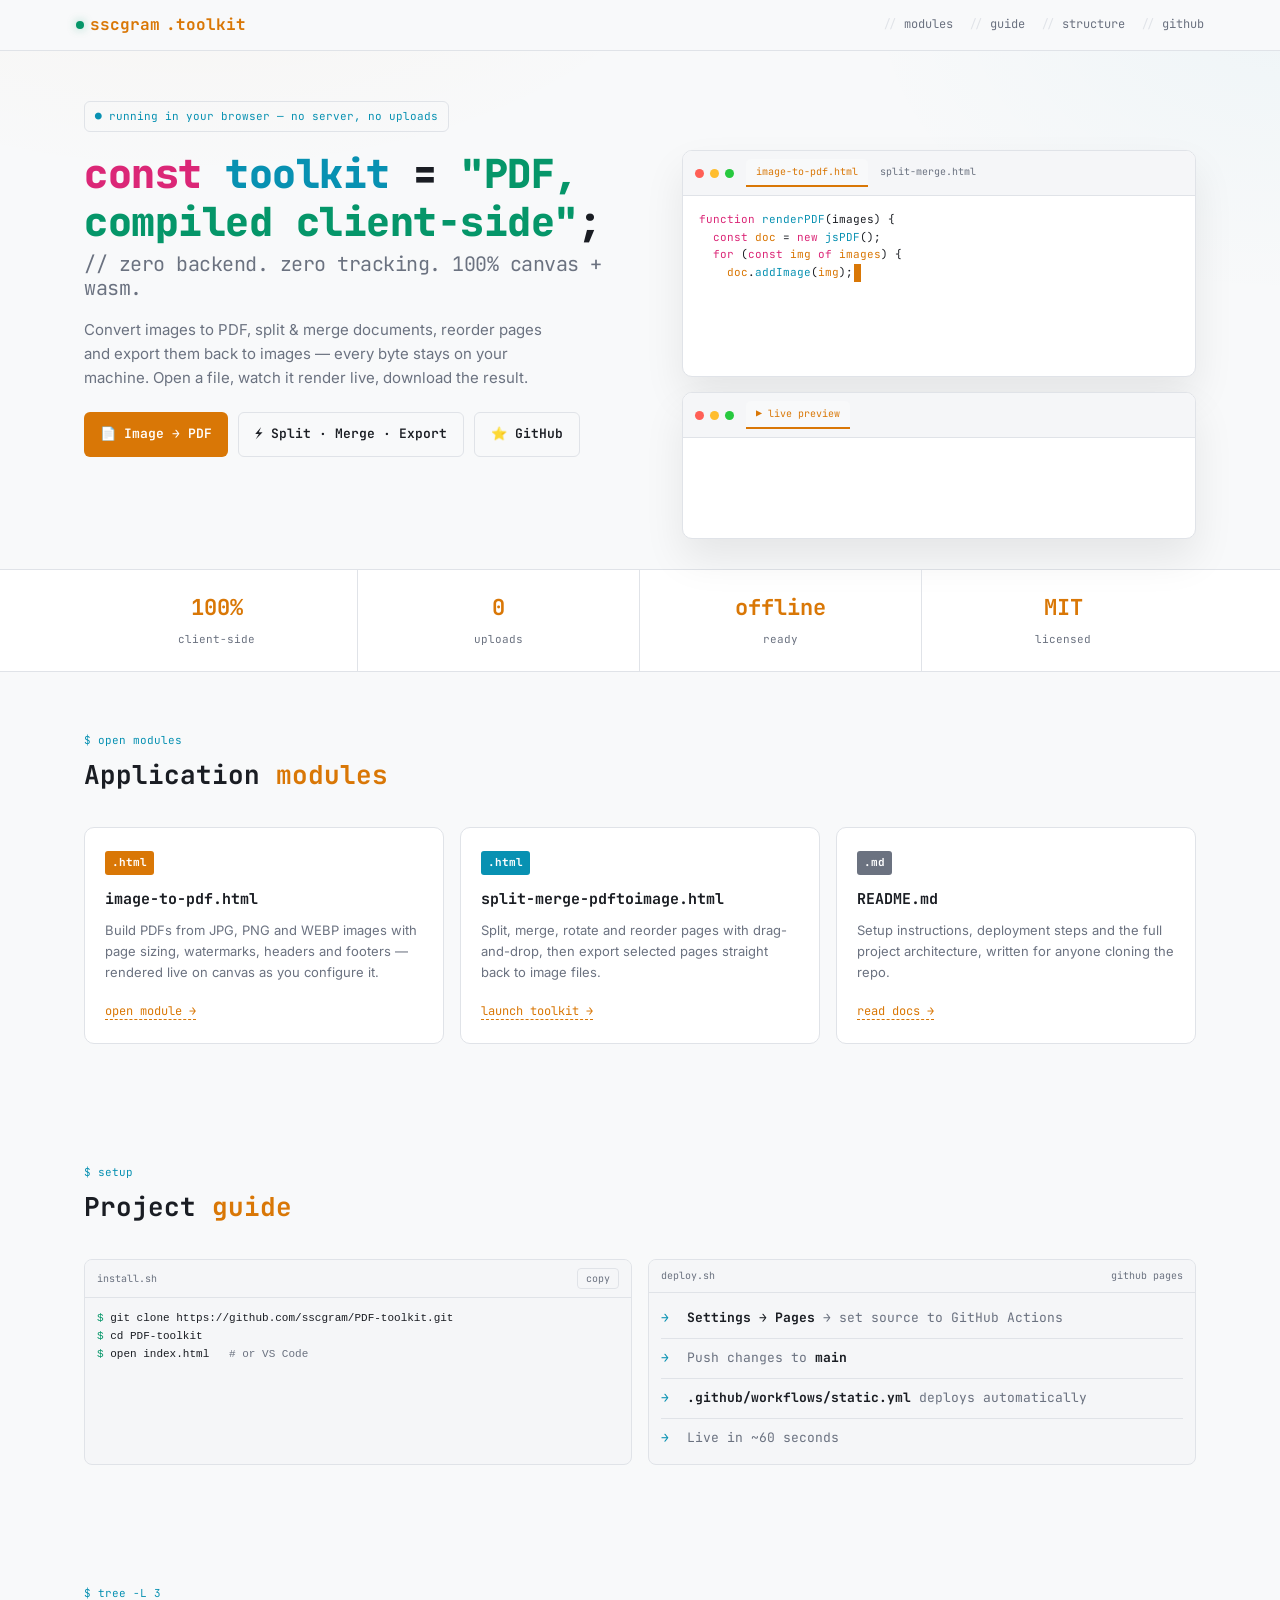
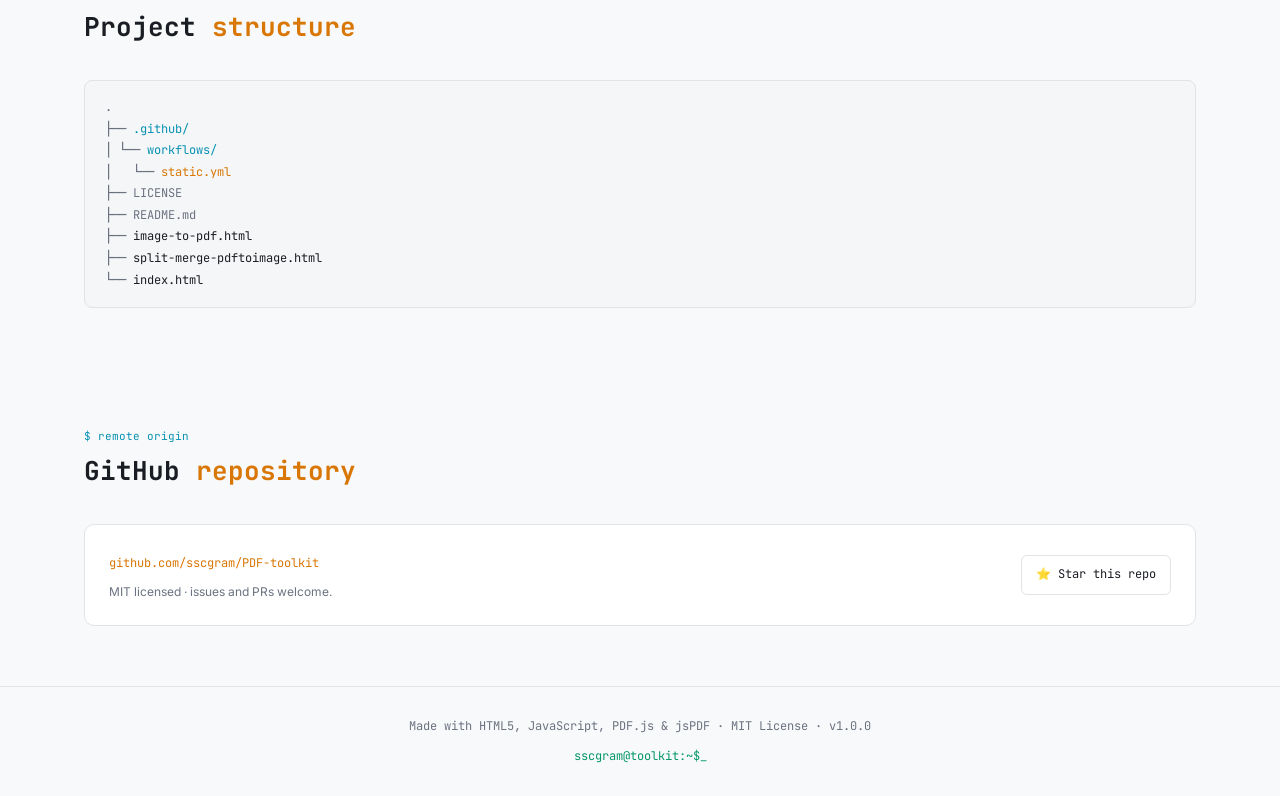
==== commit ef1bec62: "Add comprehensive mobile responsive design with hamburger menu and optimized layouts for all screen " ====
--- a/index.html
+++ b/index.html
@@ -47,34 +47,53 @@
   backdrop-filter:blur(10px);
   border-bottom:1px solid var(--border);
 }
-.topbar-inner{display:flex;align-items:center;justify-content:space-between;padding:16px 24px;max-width:1160px;margin:auto}
-.brand{font-family:var(--mono);font-weight:700;font-size:18px;color:var(--gold);display:flex;align-items:center;gap:8px}
-.brand .dot{width:9px;height:9px;border-radius:50%;background:var(--green);box-shadow:0 0 10px rgba(5,150,105,.4);animation:pulse 2s infinite}
+.topbar-inner{display:flex;align-items:center;justify-content:space-between;padding:12px 16px;max-width:1160px;margin:auto}
+.brand{font-family:var(--mono);font-weight:700;font-size:16px;color:var(--gold);display:flex;align-items:center;gap:6px}
+.brand .dot{width:8px;height:8px;border-radius:50%;background:var(--green);box-shadow:0 0 10px rgba(5,150,105,.4);animation:pulse 2s infinite}
 @keyframes pulse{0%,100%{opacity:1}50%{opacity:.35}}
-.navlinks{display:flex;gap:28px;font-family:var(--mono);font-size:13px}
-.navlinks a{color:var(--muted);text-decoration:none;transition:color .2s}
+.navlinks{display:flex;gap:16px;font-family:var(--mono);font-size:12px}
+.navlinks a{color:var(--muted);text-decoration:none;transition:color .2s;white-space:nowrap}
 .navlinks a:hover{color:var(--gold)}
 .navlinks a::before{content:'// ';color:var(--border)}
 
+/* ---------- HAMBURGER MENU ---------- */
+.menu-toggle{
+  display:none;background:none;border:none;color:var(--text);cursor:pointer;font-size:24px;padding:8px;line-height:1;
+}
+.menu-toggle:hover{color:var(--gold)}
+
+@media(max-width:640px){
+  .navlinks{
+    position:fixed;top:50px;left:0;right:0;background:white;border-bottom:1px solid var(--border);flex-direction:column;gap:0;
+    display:none;z-index:49;padding:16px;box-shadow:0 4px 8px rgba(0,0,0,.08)
+  }
+  .navlinks.active{display:flex}
+  .navlinks a{padding:12px 0;border-bottom:1px solid var(--border)}
+  .navlinks a:last-child{border-bottom:none}
+  .menu-toggle{display:block}
+  .brand{font-size:14px}
+  .brand span:nth-child(2){display:none}
+}
+
 /* ---------- HERO ---------- */
-header{padding:70px 0 40px}
+header{padding:50px 0 30px}
 .eyebrow{
-  font-family:var(--mono);font-size:12.5px;color:var(--cyan);
-  display:inline-flex;align-items:center;gap:8px;
-  border:1px solid var(--border);padding:6px 12px;border-radius:6px;margin-bottom:22px;
-}
-.hero-grid{display:grid;grid-template-columns:1.05fr .95fr;gap:36px;align-items:start}
-h1.title{font-family:var(--mono);font-size:44px;font-weight:800;line-height:1.25;letter-spacing:-.5px}
+  font-family:var(--mono);font-size:11px;color:var(--cyan);
+  display:inline-flex;align-items:center;gap:6px;
+  border:1px solid var(--border);padding:6px 10px;border-radius:6px;margin-bottom:18px;
+}
+.hero-grid{display:grid;grid-template-columns:1.05fr .95fr;gap:30px;align-items:start}
+h1.title{font-family:var(--mono);font-size:40px;font-weight:800;line-height:1.2;letter-spacing:-.5px}
 h1.title .kw{color:var(--pink)}
 h1.title .str{color:var(--green)}
 h1.title .fn{color:var(--cyan)}
-h1.title .cmt{color:var(--muted);font-weight:400;font-size:.55em;display:block;margin-top:6px}
-.lede{margin:22px 0 28px;color:var(--muted);font-size:16px;max-width:52ch}
-.cta-row{display:flex;flex-wrap:wrap;gap:12px}
+h1.title .cmt{color:var(--muted);font-weight:400;font-size:.5em;display:block;margin-top:6px}
+.lede{margin:18px 0 22px;color:var(--muted);font-size:15px;max-width:52ch}
+.cta-row{display:flex;flex-wrap:wrap;gap:10px}
 .btn{
-  display:inline-flex;align-items:center;gap:8px;
-  padding:13px 20px;border-radius:8px;text-decoration:none;
-  font-family:var(--mono);font-weight:600;font-size:14px;
+  display:inline-flex;align-items:center;gap:6px;
+  padding:11px 16px;border-radius:6px;text-decoration:none;
+  font-family:var(--mono);font-weight:600;font-size:13px;
   transition:transform .15s ease, box-shadow .15s ease;
 }
 .btn:hover{transform:translateY(-2px)}
@@ -85,28 +104,28 @@
 
 /* ---------- EDITOR WINDOW ---------- */
 .window{
-  background:var(--panel);border:1px solid var(--border);border-radius:12px;
-  overflow:hidden;box-shadow:0 30px 60px rgba(0,0,0,.08);
+  background:var(--panel);border:1px solid var(--border);border-radius:10px;
+  overflow:hidden;box-shadow:0 20px 40px rgba(0,0,0,.08);
 }
 .window-bar{
-  display:flex;align-items:center;gap:16px;padding:10px 14px;
+  display:flex;align-items:center;gap:12px;padding:8px 12px;
   background:var(--panel-2);border-bottom:1px solid var(--border);
 }
-.dots{display:flex;gap:7px}
-.dots span{width:10px;height:10px;border-radius:50%;display:block}
+.dots{display:flex;gap:6px}
+.dots span{width:9px;height:9px;border-radius:50%;display:block}
 .dots span:nth-child(1){background:#ff5f56}
 .dots span:nth-child(2){background:#ffbd2e}
 .dots span:nth-child(3){background:#27c93f}
-.tabs{display:flex;gap:2px;font-family:var(--mono);font-size:12px;overflow-x:auto}
+.tabs{display:flex;gap:2px;font-family:var(--mono);font-size:11px;overflow-x:auto}
 .tab{
-  padding:6px 12px;color:var(--muted);white-space:nowrap;border-radius:6px 6px 0 0;
-  cursor:default;border-bottom:2px solid transparent;
+  padding:5px 10px;color:var(--muted);white-space:nowrap;border-radius:5px 5px 0 0;
+  cursor:default;border-bottom:2px solid transparent;font-size:10px;
 }
 .tab.active{color:var(--gold);background:var(--bg);border-bottom:2px solid var(--gold)}
-.editor-body{padding:20px 22px;font-family:var(--mono);font-size:13.4px;min-height:230px}
-.editor-body .ln{color:var(--border);display:inline-block;width:22px;user-select:none}
+.editor-body{padding:15px 16px;font-family:var(--mono);font-size:11px;min-height:180px;overflow-x:auto}
+.editor-body .ln{color:var(--border);display:inline-block;width:20px;user-select:none}
 #typed-code{white-space:pre-wrap;word-break:break-word}
-.cursor{display:inline-block;width:8px;background:var(--gold);animation:blink 1s step-end infinite;margin-left:1px}
+.cursor{display:inline-block;width:7px;background:var(--gold);animation:blink 1s step-end infinite;margin-left:1px}
 @keyframes blink{50%{opacity:0}}
 .tok-kw{color:var(--pink)}
 .tok-fn{color:var(--cyan)}
@@ -114,19 +133,19 @@
 .tok-cmt{color:var(--muted)}
 .tok-var{color:var(--gold)}
 
-.preview-window{margin-top:18px}
-.preview-body{padding:18px 22px;font-family:var(--mono);font-size:12.5px;color:var(--muted);min-height:120px}
+.preview-window{margin-top:15px}
+.preview-body{padding:15px 16px;font-family:var(--mono);font-size:11px;color:var(--muted);min-height:100px;overflow-x:auto}
 .preview-body .line{opacity:0;transform:translateY(4px);animation:rise .4s ease forwards}
 @keyframes rise{to{opacity:1;transform:none}}
 .preview-body .ok{color:var(--green)}
-.preview-thumbs{display:flex;gap:10px;margin-top:14px;opacity:0}
+.preview-thumbs{display:flex;gap:8px;margin-top:12px;opacity:0;overflow-x:auto}
 .preview-thumbs.show{opacity:1;transition:opacity .5s ease}
 .thumb{
-  width:46px;height:60px;border-radius:4px;border:1px solid var(--border);
-  background:linear-gradient(160deg,#f0f1f3,#eeeff2);position:relative;
-}
-.thumb::after{content:'';position:absolute;inset:8px 8px auto 8px;height:2px;background:var(--border)}
-.thumb::before{content:'';position:absolute;inset:14px 8px auto 8px;height:2px;background:var(--border);box-shadow:0 6px 0 var(--border),0 12px 0 var(--border)}
+  width:40px;height:52px;border-radius:3px;border:1px solid var(--border);
+  background:linear-gradient(160deg,#f0f1f3,#eeeff2);position:relative;flex-shrink:0;
+}
+.thumb::after{content:'';position:absolute;inset:6px 6px auto 6px;height:1px;background:var(--border)}
+.thumb::before{content:'';position:absolute;inset:11px 6px auto 6px;height:1px;background:var(--border);box-shadow:0 5px 0 var(--border),0 10px 0 var(--border)}
 
 /* ---------- STATS STRIP ---------- */
 .stat-strip{
@@ -134,74 +153,74 @@
   background:var(--panel);
 }
 .stat-inner{
-  max-width:1160px;margin:auto;padding:0 24px;
-  display:grid;grid-template-columns:repeat(4,1fr);
+  max-width:1160px;margin:auto;padding:0 16px;
+  display:grid;grid-template-columns:repeat(auto-fit,minmax(140px,1fr));gap:0;
 }
 .stat-cell{
-  padding:26px 18px;text-align:center;border-right:1px solid var(--border);
+  padding:20px 14px;text-align:center;border-right:1px solid var(--border);
   font-family:var(--mono);
 }
 .stat-cell:last-child{border-right:none}
-.stat-cell b{display:block;font-size:26px;color:var(--gold)}
-.stat-cell small{color:var(--muted);font-size:12px}
+.stat-cell b{display:block;font-size:22px;color:var(--gold)}
+.stat-cell small{color:var(--muted);font-size:11px}
 
 /* ---------- SECTIONS ---------- */
-section{padding:80px 0}
-.section-head{margin-bottom:44px}
-.section-tag{font-family:var(--mono);font-size:12.5px;color:var(--cyan)}
+section{padding:60px 0}
+.section-head{margin-bottom:36px}
+.section-tag{font-family:var(--mono);font-size:11px;color:var(--cyan)}
 .section-tag::before{content:'$ '}
-h2{font-family:var(--mono);font-size:30px;margin-top:8px;font-weight:700}
+h2{font-family:var(--mono);font-size:26px;margin-top:8px;font-weight:700;line-height:1.3}
 h2 .gold{color:var(--gold)}
 
-.grid{display:grid;grid-template-columns:repeat(auto-fit,minmax(300px,1fr));gap:20px}
+.grid{display:grid;grid-template-columns:repeat(auto-fit,minmax(260px,1fr));gap:16px}
 .card{
-  background:var(--panel);border:1px solid var(--border);border-radius:12px;
-  padding:26px;transition:border-color .2s ease, transform .2s ease;
+  background:var(--panel);border:1px solid var(--border);border-radius:10px;
+  padding:20px;transition:border-color .2s ease, transform .2s ease;
 }
 .card:hover{border-color:var(--gold);transform:translateY(-3px)}
 .card .file-icon{
-  font-family:var(--mono);font-size:12px;color:#fff;background:var(--gold);
-  display:inline-block;padding:3px 8px;border-radius:4px;margin-bottom:14px;font-weight:700;
+  font-family:var(--mono);font-size:11px;color:#fff;background:var(--gold);
+  display:inline-block;padding:3px 7px;border-radius:3px;margin-bottom:12px;font-weight:700;
 }
 .card .file-icon.alt{background:var(--cyan);color:#fff}
 .card .file-icon.doc{background:var(--muted);color:#fff}
-.card h3{font-family:var(--mono);font-size:17px;margin-bottom:10px}
-.card p{color:var(--muted);font-size:14.5px;margin-bottom:18px}
+.card h3{font-family:var(--mono);font-size:15px;margin-bottom:9px}
+.card p{color:var(--muted);font-size:13px;margin-bottom:15px}
 .card a.open{
-  font-family:var(--mono);font-size:13px;color:var(--gold);text-decoration:none;
+  font-family:var(--mono);font-size:12px;color:var(--gold);text-decoration:none;
   border-bottom:1px dashed var(--gold);
 }
 
 /* ---------- TERMINAL COMMAND BLOCKS ---------- */
 .term{
-  background:#f5f6f8;border:1px solid var(--border);border-radius:10px;
-  font-family:var(--mono);font-size:13px;overflow:hidden;
+  background:#f5f6f8;border:1px solid var(--border);border-radius:8px;
+  font-family:var(--mono);font-size:12px;overflow:hidden;
 }
 .term-head{
   display:flex;justify-content:space-between;align-items:center;
-  padding:8px 14px;background:var(--panel-2);border-bottom:1px solid var(--border);
-  font-size:11px;color:var(--muted);
+  padding:8px 12px;background:var(--panel-2);border-bottom:1px solid var(--border);
+  font-size:10px;color:var(--muted);
 }
 .copy-btn{
   background:transparent;border:1px solid var(--border);color:var(--muted);
-  font-family:var(--mono);font-size:11px;padding:3px 9px;border-radius:5px;cursor:pointer;
+  font-family:var(--mono);font-size:10px;padding:3px 8px;border-radius:4px;cursor:pointer;
   transition:.2s;
 }
 .copy-btn:hover{border-color:var(--gold);color:var(--gold)}
-.term pre{padding:16px;overflow-x:auto;color:var(--text)}
+.term pre{padding:12px;overflow-x:auto;color:var(--text);font-size:11px}
 .term pre .p{color:var(--green)}
-.term-grid{display:grid;grid-template-columns:repeat(auto-fit,minmax(300px,1fr));gap:20px}
-
-.steps{list-style:none;font-family:var(--mono);font-size:14.5px}
-.steps li{padding:10px 0 10px 30px;position:relative;border-bottom:1px solid var(--border);color:var(--muted)}
+.term-grid{display:grid;grid-template-columns:repeat(auto-fit,minmax(260px,1fr));gap:16px}
+
+.steps{list-style:none;font-family:var(--mono);font-size:13px}
+.steps li{padding:9px 0 9px 26px;position:relative;border-bottom:1px solid var(--border);color:var(--muted)}
 .steps li:last-child{border-bottom:none}
 .steps li::before{content:'→';position:absolute;left:0;color:var(--cyan)}
 .steps li b{color:var(--text)}
 
 /* ---------- STRUCTURE TREE ---------- */
 .tree{
-  font-family:var(--mono);font-size:13.5px;background:#f5f6f8;border:1px solid var(--border);
-  border-radius:10px;padding:22px 26px;color:var(--muted);line-height:2;overflow-x:auto;
+  font-family:var(--mono);font-size:12px;background:#f5f6f8;border:1px solid var(--border);
+  border-radius:8px;padding:16px 20px;color:var(--muted);line-height:1.8;overflow-x:auto;
 }
 .tree .dir{color:var(--cyan)}
 .tree .file{color:var(--text)}
@@ -209,28 +228,114 @@
 
 /* ---------- GITHUB ---------- */
 .gh-card{
-  background:var(--panel);border:1px solid var(--border);border-radius:12px;
-  padding:34px;display:flex;justify-content:space-between;align-items:center;gap:24px;flex-wrap:wrap;
-}
-.gh-card code{font-family:var(--mono);color:var(--gold)}
+  background:var(--panel);border:1px solid var(--border);border-radius:10px;
+  padding:24px;display:flex;justify-content:space-between;align-items:center;gap:16px;flex-wrap:wrap;
+}
+.gh-card code{font-family:var(--mono);color:var(--gold);font-size:12px;word-break:break-all}
 .star{
-  font-family:var(--mono);border:1px solid var(--border);padding:10px 16px;border-radius:8px;
-  color:var(--text);text-decoration:none;transition:.2s;
+  font-family:var(--mono);border:1px solid var(--border);padding:9px 14px;border-radius:6px;
+  color:var(--text);text-decoration:none;transition:.2s;font-size:12px;white-space:nowrap;
 }
 .star:hover{border-color:var(--gold);color:var(--gold)}
 
 footer{
-  border-top:1px solid var(--border);padding:40px 0;text-align:center;
-  font-family:var(--mono);color:var(--muted);font-size:13px;
+  border-top:1px solid var(--border);padding:30px 0;text-align:center;
+  font-family:var(--mono);color:var(--muted);font-size:12px;
 }
 footer .prompt{color:var(--green)}
 footer .prompt::after{content:'_';animation:blink 1s step-end infinite}
 
+/* ---------- MOBILE RESPONSIVE ---------- */
 @media(max-width:860px){
-  .hero-grid{grid-template-columns:1fr}
+  .hero-grid{grid-template-columns:1fr;gap:24px}
   h1.title{font-size:32px}
   .stat-inner{grid-template-columns:repeat(2,1fr)}
   .stat-cell:nth-child(2){border-right:none}
+  .stat-cell:nth-child(odd){border-right:1px solid var(--border)}
+  section{padding:50px 0}
+  h2{font-size:23px}
+  .grid{gap:14px}
+  .card{padding:18px}
+}
+
+@media(max-width:640px){
+  .topbar-inner{padding:10px 12px}
+  .brand{font-size:13px}
+  .brand .dot{width:7px;height:7px}
+  
+  header{padding:40px 0 20px}
+  .eyebrow{font-size:10px;margin-bottom:14px}
+  h1.title{font-size:26px;line-height:1.3}
+  h1.title .cmt{font-size:.6em}
+  .lede{font-size:14px;margin:14px 0 16px}
+  .cta-row{gap:8px}
+  .btn{padding:10px 14px;font-size:12px;gap:4px}
+  
+  .window{box-shadow:0 15px 30px rgba(0,0,0,.06)}
+  .editor-body{min-height:150px;font-size:10px;padding:12px}
+  .preview-body{font-size:10px;padding:12px}
+  
+  .stat-strip{border-top:2px solid var(--border);border-bottom:2px solid var(--border)}
+  .stat-inner{grid-template-columns:repeat(2,1fr);gap:0}
+  .stat-cell{padding:16px 10px;font-size:12px}
+  .stat-cell b{font-size:18px}
+  .stat-cell small{font-size:10px}
+  .stat-cell:nth-child(2){border-right:none;border-bottom:1px solid var(--border)}
+  .stat-cell:nth-child(3){border-right:1px solid var(--border)}
+  .stat-cell:nth-child(4){border-right:none}
+  
+  section{padding:40px 0}
+  .section-head{margin-bottom:28px}
+  .section-tag{font-size:10px}
+  h2{font-size:20px}
+  .grid{gap:12px}
+  .card{padding:16px}
+  .card h3{font-size:14px}
+  .card p{font-size:12px}
+  
+  .term-head{padding:6px 10px;font-size:9px}
+  .term pre{padding:10px;font-size:10px}
+  .copy-btn{padding:2px 6px;font-size:9px}
+  .steps li{font-size:12px;padding:8px 0 8px 24px}
+  
+  .tree{font-size:11px;padding:14px 16px;line-height:1.7}
+  
+  .gh-card{padding:18px;gap:12px}
+  .gh-card code{font-size:11px}
+  .star{padding:8px 12px;font-size:11px}
+  
+  footer{padding:20px 0;font-size:11px}
+}
+
+@media(max-width:480px){
+  .container{padding:0 16px}
+  .topbar-inner{padding:8px 12px}
+  .brand{font-size:12px}
+  
+  header{padding:30px 0 15px}
+  h1.title{font-size:22px;letter-spacing:0}
+  .lede{font-size:13px;margin:10px 0 12px}
+  .btn{padding:9px 12px;font-size:11px}
+  
+  .editor-body{min-height:120px;font-size:9px;padding:10px}
+  .tab{padding:4px 8px;font-size:9px}
+  .preview-body{font-size:9px;padding:10px}
+  .thumb{width:35px;height:46px}
+  
+  .stat-cell{padding:14px 8px}
+  .stat-cell b{font-size:16px}
+  
+  .grid{gap:10px}
+  .card{padding:14px}
+  .card h3{font-size:13px}
+  .card p{font-size:11px}
+  
+  .term-grid{gap:12px}
+  .steps li{font-size:11px;padding:7px 0 7px 22px}
+  
+  .gh-card{padding:14px;flex-direction:column;align-items:stretch}
+  .gh-card code{font-size:10px}
+  .star{text-align:center;width:100%}
 }
 </style>
 </head>
@@ -238,8 +343,9 @@
 
 <div class="topbar">
   <div class="topbar-inner">
-    <div class="brand"><span class="dot"></span>sscgram<span style="color:var(--text)">.toolkit</span></div>
-    <div class="navlinks">
+    <div class="brand"><span class="dot"></span>sscgram<span>.toolkit</span></div>
+    <button class="menu-toggle" onclick="toggleMenu()">☰</button>
+    <div class="navlinks" id="navMenu">
       <a href="#modules">modules</a>
       <a href="#guide">guide</a>
       <a href="#structure">structure</a>
@@ -261,7 +367,7 @@
         <div class="cta-row">
           <a class="btn primary" href="image-to-pdf.html">📄 Image → PDF</a>
           <a class="btn secondary" href="split-merge-pdftoimage.html">⚡ Split · Merge · Export</a>
-          <a class="btn secondary" href="https://github.com/sscgram/PDF-toolkit" target="_blank">⭐ Star on GitHub</a>
+          <a class="btn secondary" href="https://github.com/sscgram/PDF-toolkit" target="_blank">⭐ GitHub</a>
         </div>
       </div>
 
@@ -338,11 +444,11 @@
         <div class="term-head"><span>install.sh</span><button class="copy-btn" onclick="copyCmd(this,'git clone https://github.com/sscgram/PDF-toolkit.git')">copy</button></div>
         <pre><span class="p">$</span> git clone https://github.com/sscgram/PDF-toolkit.git
 <span class="p">$</span> cd PDF-toolkit
-<span class="p">$</span> open index.html   <span style="color:var(--muted)"># or use VS Code Live Server</span></pre>
+<span class="p">$</span> open index.html   <span style="color:var(--muted)"># or VS Code</span></pre>
       </div>
       <div class="term">
         <div class="term-head"><span>deploy.sh</span><span style="color:var(--muted)">github pages</span></div>
-        <div style="padding:6px 16px">
+        <div style="padding:6px 12px">
         <ul class="steps">
           <li><b>Settings → Pages</b> → set source to GitHub Actions</li>
           <li>Push changes to <b>main</b></li>
@@ -364,8 +470,8 @@
     <div class="tree">
 .<br>
 ├── <span class="dir">.github/</span><br>
-│&nbsp;&nbsp;&nbsp;└── <span class="dir">workflows/</span><br>
-│&nbsp;&nbsp;&nbsp;&nbsp;&nbsp;&nbsp;&nbsp;└── <span class="yml">static.yml</span><br>
+│ └── <span class="dir">workflows/</span><br>
+│ &nbsp;&nbsp;└── <span class="yml">static.yml</span><br>
 ├── LICENSE<br>
 ├── README.md<br>
 ├── <span class="file">image-to-pdf.html</span><br>
@@ -384,7 +490,7 @@
     <div class="gh-card">
       <div>
         <code>github.com/sscgram/PDF-toolkit</code>
-        <p style="color:var(--muted);margin-top:8px;font-size:14px">MIT licensed · issues and PRs welcome.</p>
+        <p style="color:var(--muted);margin-top:8px;font-size:12px">MIT licensed · issues and PRs welcome.</p>
       </div>
       <a class="star" href="https://github.com/sscgram/PDF-toolkit" target="_blank">⭐ Star this repo</a>
     </div>
@@ -399,6 +505,19 @@
 </footer>
 
 <script>
+// ---- hamburger menu toggle ----
+function toggleMenu(){
+  const menu = document.getElementById('navMenu');
+  menu.classList.toggle('active');
+}
+
+// close menu when link is clicked
+document.querySelectorAll('.navlinks a').forEach(link => {
+  link.addEventListener('click', () => {
+    document.getElementById('navMenu').classList.remove('active');
+  });
+});
+
 // ---- live typing animation ----
 const codeLines = [
   {t:'kw', v:'function '}, {t:'fn', v:'renderPDF'}, {t:'plain', v:'(images) {\n  '},
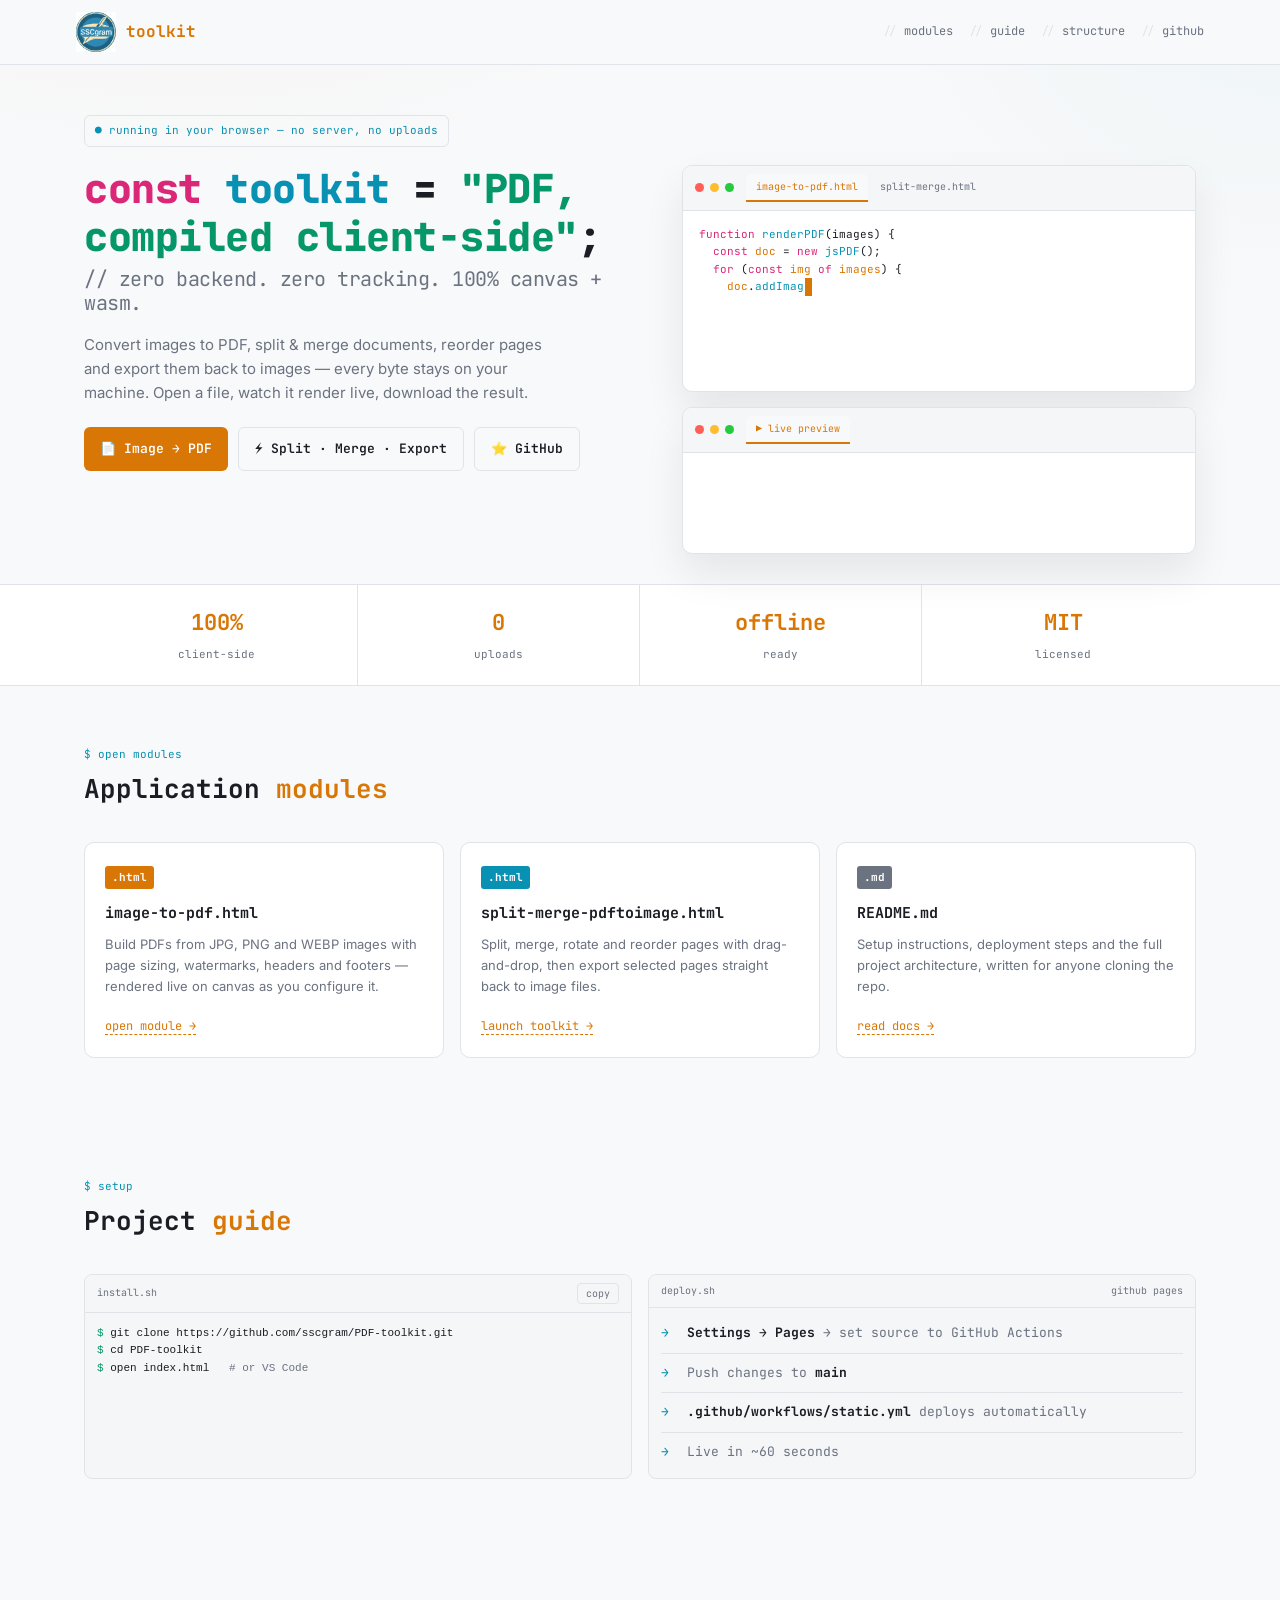
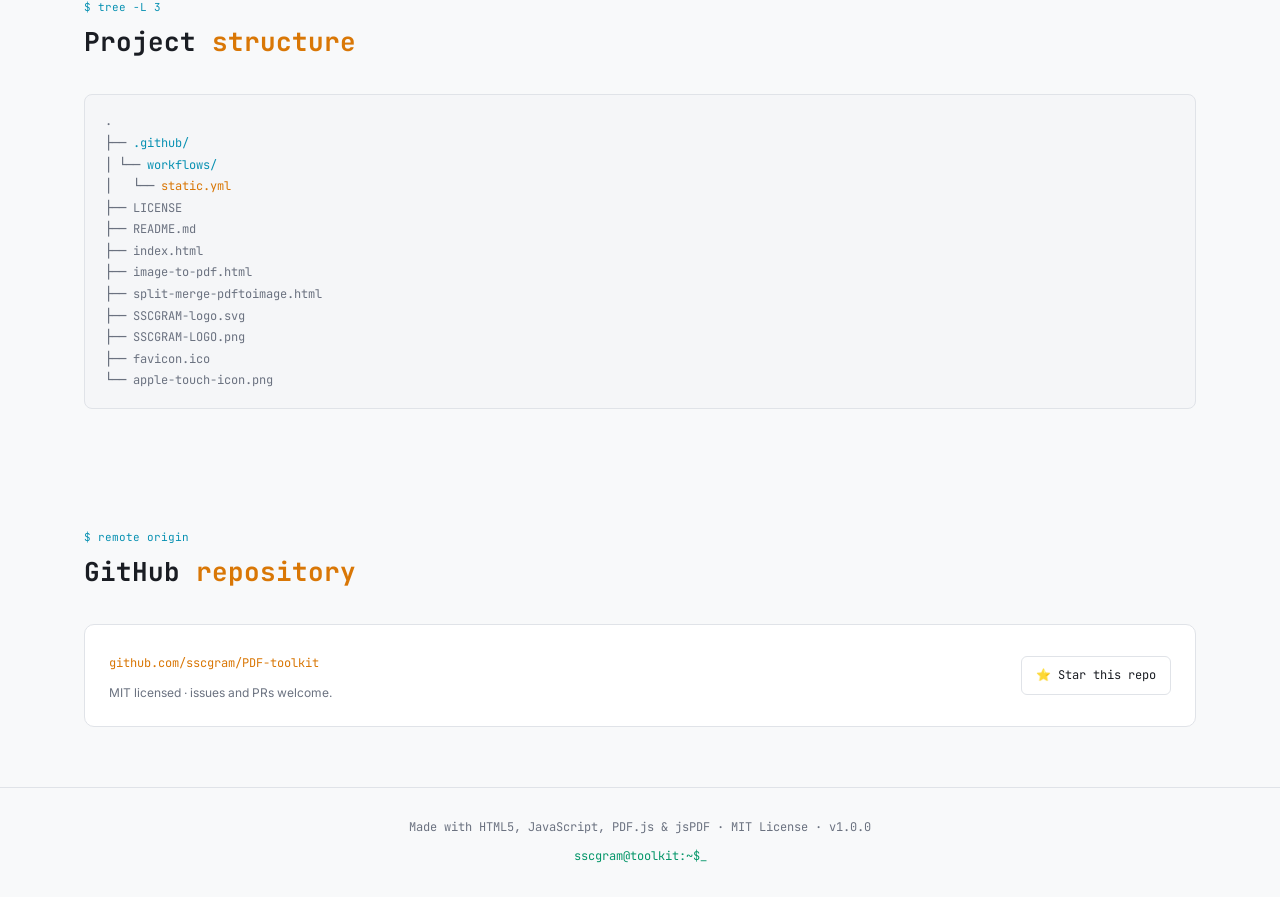
==== commit 11b76d40: "Add logo integration, SEO optimization, favicons, and metadata to index.html" ====
--- a/index.html
+++ b/index.html
@@ -3,8 +3,22 @@
 <head>
 <meta charset="UTF-8">
 <meta name="viewport" content="width=device-width,initial-scale=1.0">
-<meta name="description" content="SSCGRAM PDF Toolkit - Browser based PDF utilities">
-<title>SSCGRAM PDF Toolkit</title>
+<meta name="description" content="SSCGRAM PDF Toolkit - Free browser-based PDF utilities. Convert images to PDF, split, merge, reorder pages, add watermarks, headers & footers. 100% client-side, no uploads.">
+<meta name="keywords" content="PDF toolkit, image to PDF, PDF splitter, PDF merger, online PDF editor, watermark PDF, free PDF tools">
+<meta name="author" content="SSCGRAM">
+<meta name="theme-color" content="#d97706">
+<meta property="og:title" content="SSCGRAM PDF Toolkit - Free Online PDF Tools">
+<meta property="og:description" content="Convert images to PDF, split & merge documents, reorder pages. 100% client-side processing. No server, no tracking.">
+<meta property="og:type" content="website">
+<meta property="og:image" content="https://raw.githubusercontent.com/sscgram/PDF-toolkit/main/SSCGRAM-LOGO.png">
+<meta name="twitter:card" content="summary_large_image">
+<meta name="twitter:title" content="SSCGRAM PDF Toolkit">
+<meta name="twitter:description" content="Free online PDF tools - Convert, Split, Merge, Watermark PDFs">
+<title>SSCGRAM PDF Toolkit - Free Online PDF Converter & Editor</title>
+<link rel="icon" type="image/x-icon" href="favicon.ico">
+<link rel="icon" type="image/png" sizes="32x32" href="favicon-32x32.png">
+<link rel="icon" type="image/png" sizes="16x16" href="favicon-16x16.png">
+<link rel="apple-touch-icon" href="apple-touch-icon.png">
 <link rel="preconnect" href="https://fonts.googleapis.com">
 <link href="https://fonts.googleapis.com/css2?family=JetBrains+Mono:wght@400;500;700;800&family=Inter:wght@400;500;600;700&display=swap" rel="stylesheet">
 <style>
@@ -48,7 +62,8 @@
   border-bottom:1px solid var(--border);
 }
 .topbar-inner{display:flex;align-items:center;justify-content:space-between;padding:12px 16px;max-width:1160px;margin:auto}
-.brand{font-family:var(--mono);font-weight:700;font-size:16px;color:var(--gold);display:flex;align-items:center;gap:6px}
+.brand{font-family:var(--mono);font-weight:700;font-size:16px;color:var(--gold);display:flex;align-items:center;gap:10px}
+.brand img{height:40px;width:auto;object-fit:contain}
 .brand .dot{width:8px;height:8px;border-radius:50%;background:var(--green);box-shadow:0 0 10px rgba(5,150,105,.4);animation:pulse 2s infinite}
 @keyframes pulse{0%,100%{opacity:1}50%{opacity:.35}}
 .navlinks{display:flex;gap:16px;font-family:var(--mono);font-size:12px}
@@ -72,7 +87,7 @@
   .navlinks a:last-child{border-bottom:none}
   .menu-toggle{display:block}
   .brand{font-size:14px}
-  .brand span:nth-child(2){display:none}
+  .brand img{height:32px}
 }
 
 /* ---------- HERO ---------- */
@@ -261,7 +276,7 @@
 @media(max-width:640px){
   .topbar-inner{padding:10px 12px}
   .brand{font-size:13px}
-  .brand .dot{width:7px;height:7px}
+  .brand img{height:28px}
   
   header{padding:40px 0 20px}
   .eyebrow{font-size:10px;margin-bottom:14px}
@@ -311,6 +326,7 @@
   .container{padding:0 16px}
   .topbar-inner{padding:8px 12px}
   .brand{font-size:12px}
+  .brand img{height:24px}
   
   header{padding:30px 0 15px}
   h1.title{font-size:22px;letter-spacing:0}
@@ -343,7 +359,10 @@
 
 <div class="topbar">
   <div class="topbar-inner">
-    <div class="brand"><span class="dot"></span>sscgram<span>.toolkit</span></div>
+    <div class="brand">
+      <img src="SSCGRAM-logo.svg" alt="SSCGRAM Logo" title="SSCGRAM PDF Toolkit">
+      <span>toolkit</span>
+    </div>
     <button class="menu-toggle" onclick="toggleMenu()">☰</button>
     <div class="navlinks" id="navMenu">
       <a href="#modules">modules</a>
@@ -367,7 +386,7 @@
         <div class="cta-row">
           <a class="btn primary" href="image-to-pdf.html">📄 Image → PDF</a>
           <a class="btn secondary" href="split-merge-pdftoimage.html">⚡ Split · Merge · Export</a>
-          <a class="btn secondary" href="https://github.com/sscgram/PDF-toolkit" target="_blank">⭐ GitHub</a>
+          <a class="btn secondary" href="https://github.com/sscgram/PDF-toolkit" target="_blank" rel="noopener noreferrer">⭐ GitHub</a>
         </div>
       </div>
 
@@ -474,9 +493,13 @@
 │ &nbsp;&nbsp;└── <span class="yml">static.yml</span><br>
 ├── LICENSE<br>
 ├── README.md<br>
-├── <span class="file">image-to-pdf.html</span><br>
-├── <span class="file">split-merge-pdftoimage.html</span><br>
-└── <span class="file">index.html</span>
+├── index.html<br>
+├── image-to-pdf.html<br>
+├── split-merge-pdftoimage.html<br>
+├── SSCGRAM-logo.svg<br>
+├── SSCGRAM-LOGO.png<br>
+├── favicon.ico<br>
+└── apple-touch-icon.png
     </div>
   </div>
 </section>
@@ -492,7 +515,7 @@
         <code>github.com/sscgram/PDF-toolkit</code>
         <p style="color:var(--muted);margin-top:8px;font-size:12px">MIT licensed · issues and PRs welcome.</p>
       </div>
-      <a class="star" href="https://github.com/sscgram/PDF-toolkit" target="_blank">⭐ Star this repo</a>
+      <a class="star" href="https://github.com/sscgram/PDF-toolkit" target="_blank" rel="noopener noreferrer">⭐ Star this repo</a>
     </div>
   </div>
 </section>
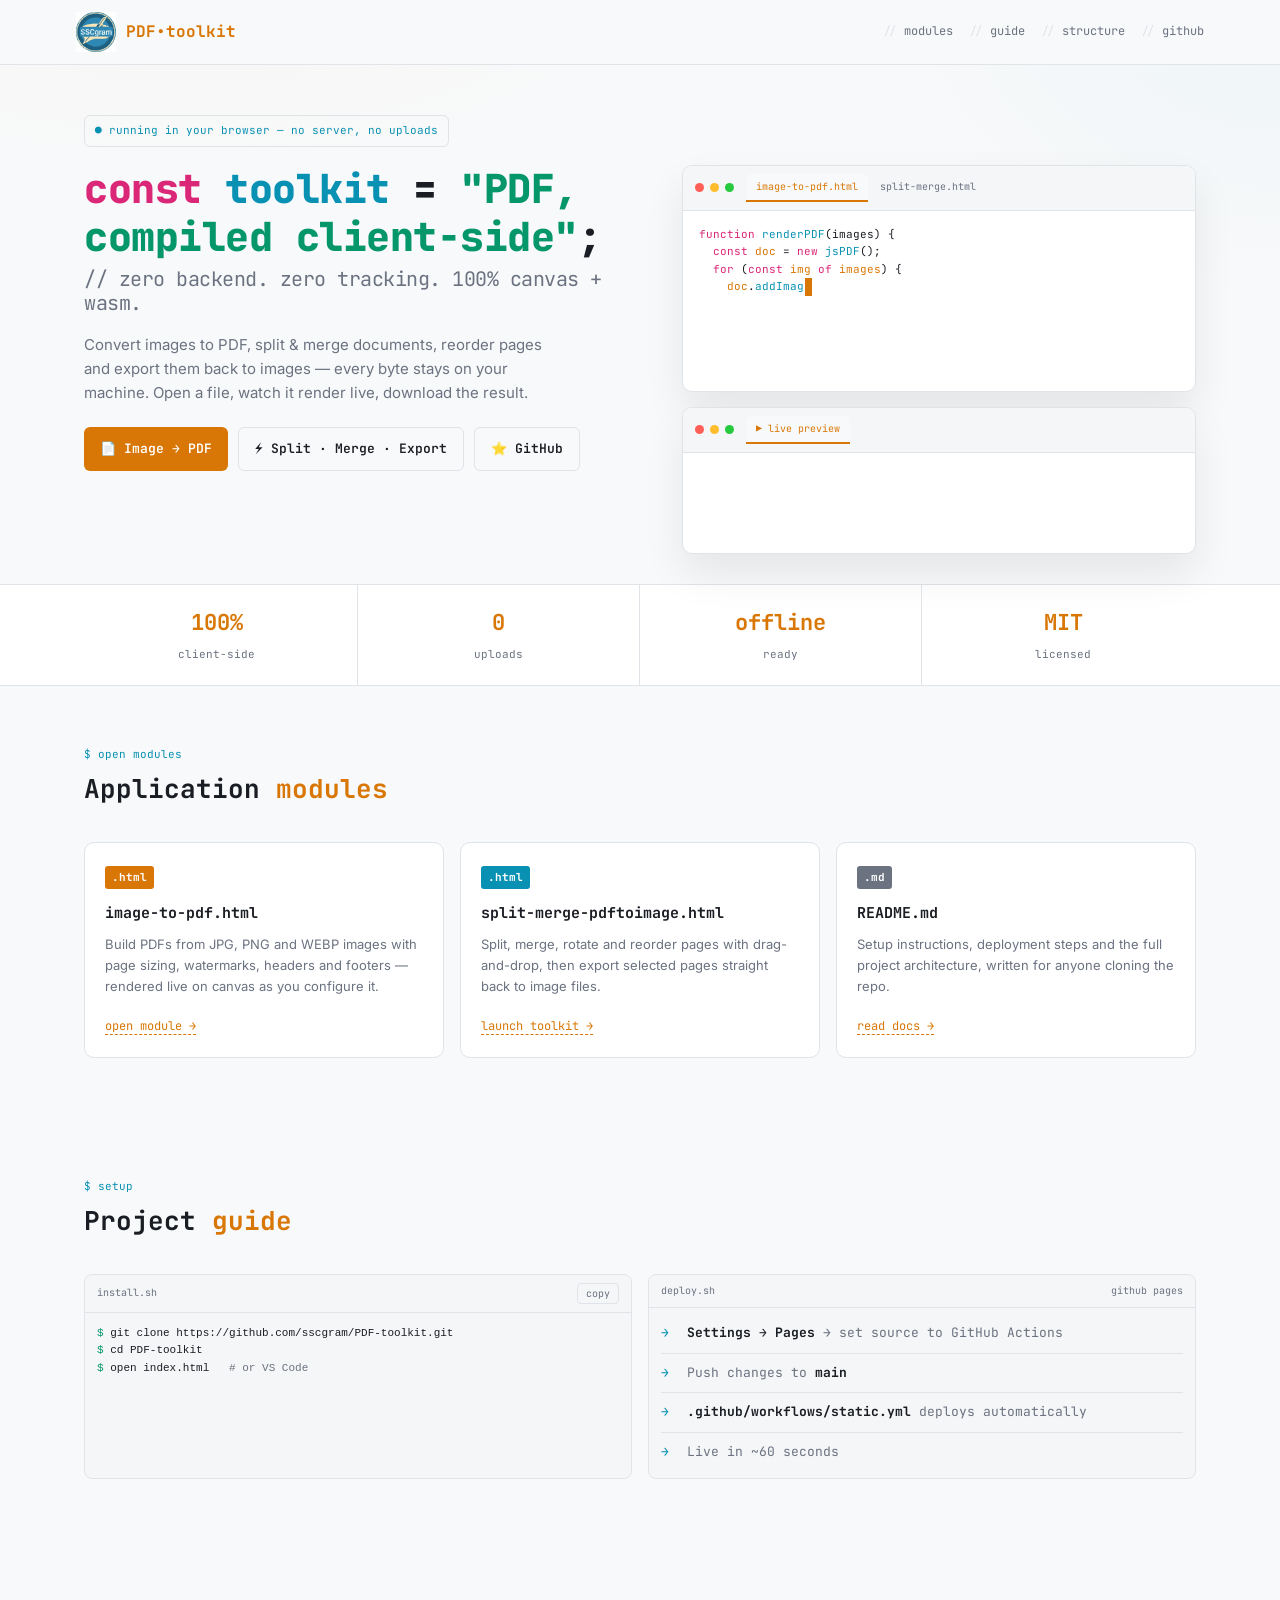
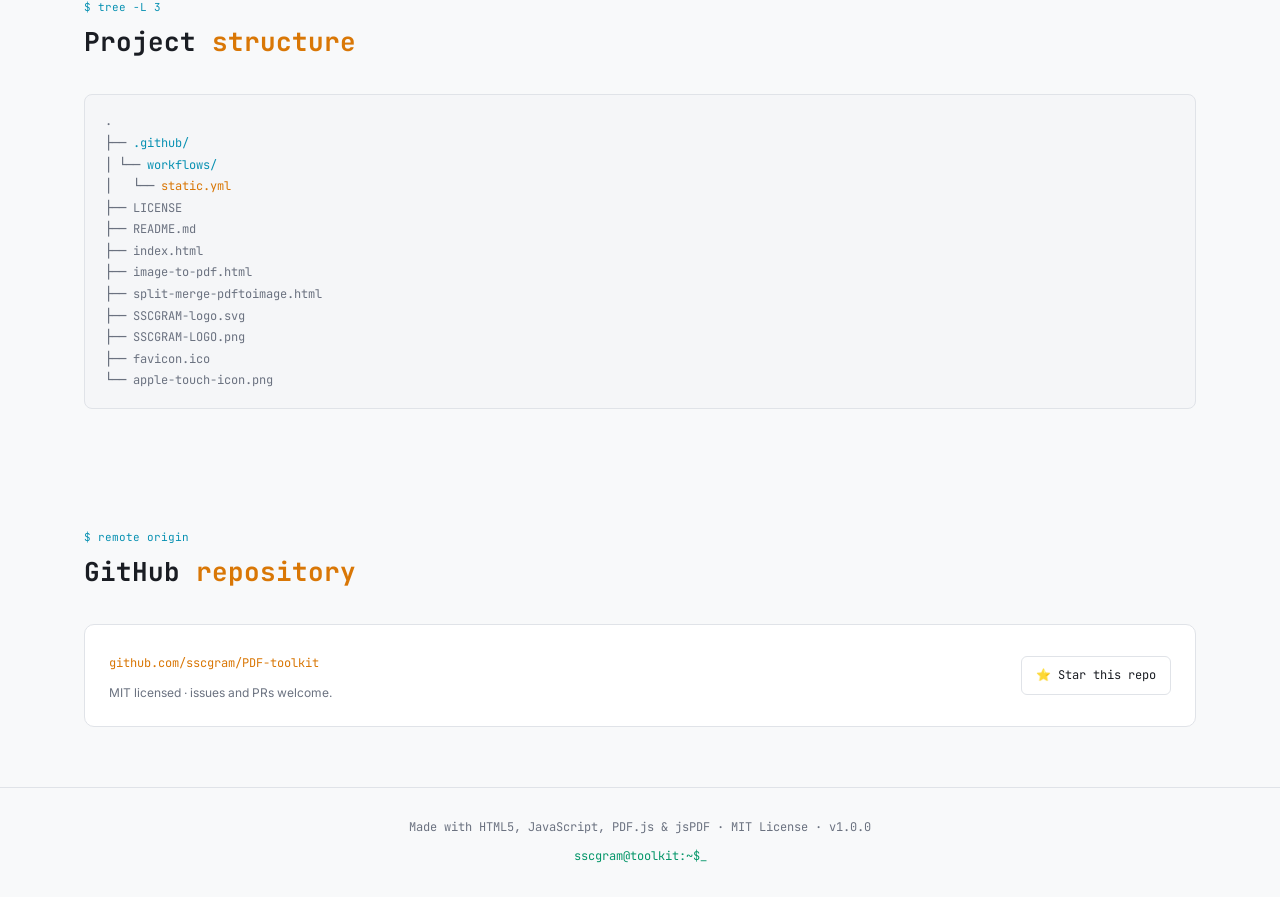
==== commit c4d250b2: "Update brand text from 'toolkit' to 'PDF•toolkit'" ====
--- a/index.html
+++ b/index.html
@@ -361,7 +361,7 @@
   <div class="topbar-inner">
     <div class="brand">
       <img src="SSCGRAM-logo.svg" alt="SSCGRAM Logo" title="SSCGRAM PDF Toolkit">
-      <span>toolkit</span>
+      <span>PDF•toolkit</span>
     </div>
     <button class="menu-toggle" onclick="toggleMenu()">☰</button>
     <div class="navlinks" id="navMenu">
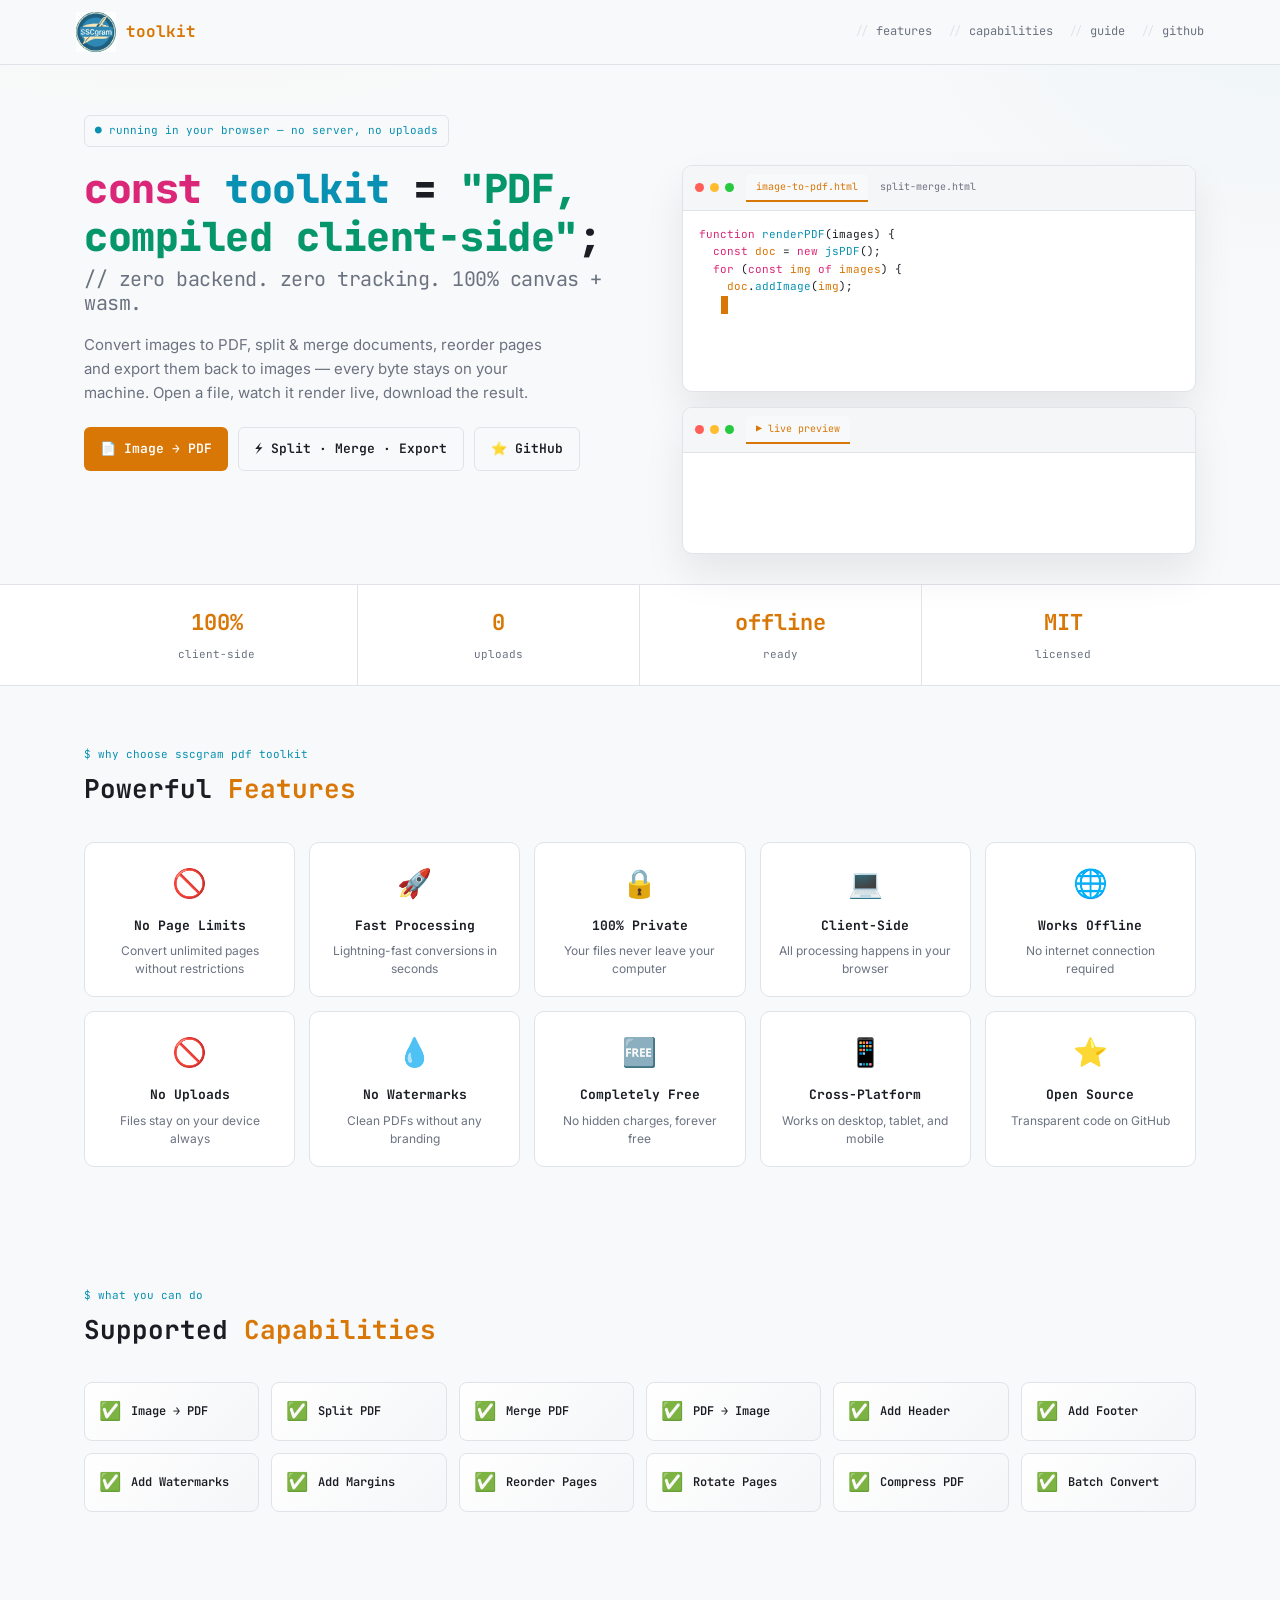
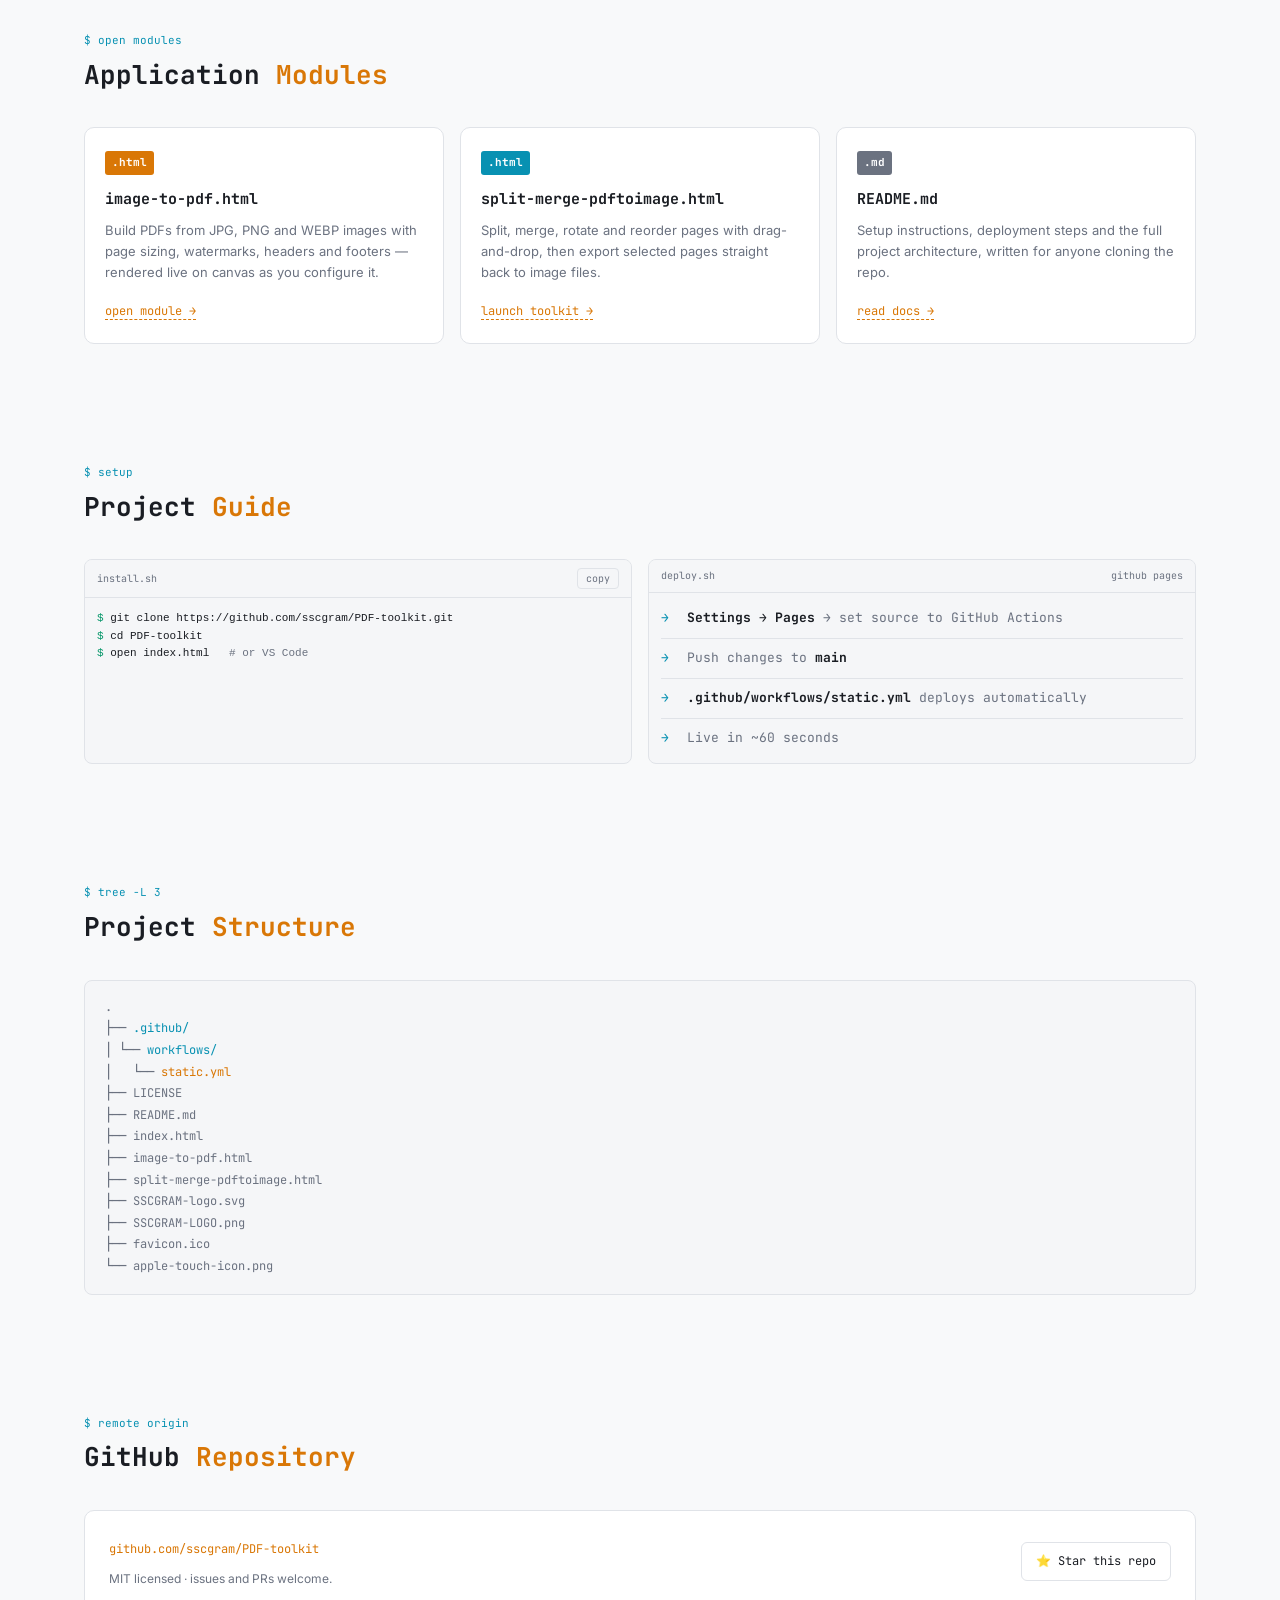
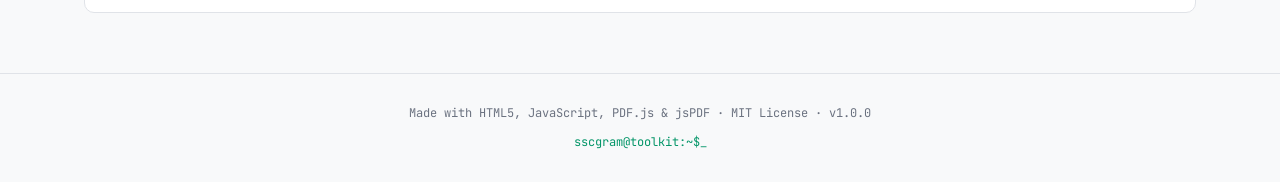
==== commit ca6dd625: "Add comprehensive "Why Choose" and "Capabilities" sections with SEO improvements, stylish cards, and" ====
--- a/index.html
+++ b/index.html
@@ -3,18 +3,18 @@
 <head>
 <meta charset="UTF-8">
 <meta name="viewport" content="width=device-width,initial-scale=1.0">
-<meta name="description" content="SSCGRAM PDF Toolkit - Free browser-based PDF utilities. Convert images to PDF, split, merge, reorder pages, add watermarks, headers & footers. 100% client-side, no uploads.">
-<meta name="keywords" content="PDF toolkit, image to PDF, PDF splitter, PDF merger, online PDF editor, watermark PDF, free PDF tools">
+<meta name="description" content="SSCGRAM PDF Toolkit - Free online PDF converter & editor. Convert images to PDF, split, merge, watermark, add headers/footers. 100% client-side, no uploads, completely private.">
+<meta name="keywords" content="PDF toolkit, image to PDF, PDF splitter, PDF merger, watermark PDF, PDF header footer, online PDF editor, free PDF tools, PDF converter">
 <meta name="author" content="SSCGRAM">
 <meta name="theme-color" content="#d97706">
 <meta property="og:title" content="SSCGRAM PDF Toolkit - Free Online PDF Tools">
-<meta property="og:description" content="Convert images to PDF, split & merge documents, reorder pages. 100% client-side processing. No server, no tracking.">
+<meta property="og:description" content="Convert images to PDF, split & merge documents, add watermarks, headers & footers. 100% client-side, no tracking, completely free.">
 <meta property="og:type" content="website">
 <meta property="og:image" content="https://raw.githubusercontent.com/sscgram/PDF-toolkit/main/SSCGRAM-LOGO.png">
 <meta name="twitter:card" content="summary_large_image">
 <meta name="twitter:title" content="SSCGRAM PDF Toolkit">
-<meta name="twitter:description" content="Free online PDF tools - Convert, Split, Merge, Watermark PDFs">
-<title>SSCGRAM PDF Toolkit - Free Online PDF Converter & Editor</title>
+<meta name="twitter:description" content="Free online PDF tools - Convert, Split, Merge, Watermark PDFs instantly">
+<title>SSCGRAM PDF Toolkit - Free Online PDF Converter & Editor | Split, Merge, Watermark</title>
 <link rel="icon" type="image/x-icon" href="favicon.ico">
 <link rel="icon" type="image/png" sizes="32x32" href="favicon-32x32.png">
 <link rel="icon" type="image/png" sizes="16x16" href="favicon-16x16.png">
@@ -206,6 +206,40 @@
   border-bottom:1px dashed var(--gold);
 }
 
+/* ---------- WHY CHOOSE SECTION ---------- */
+.features-grid{display:grid;grid-template-columns:repeat(auto-fit,minmax(200px,1fr));gap:14px}
+.feature-card{
+  background:var(--panel);border:1px solid var(--border);border-radius:10px;padding:18px;
+  text-align:center;transition:all .2s ease;display:flex;flex-direction:column;align-items:center;
+}
+.feature-card:hover{border-color:var(--gold);box-shadow:0 8px 24px rgba(217,119,6,.12);transform:translateY(-4px)}
+.feature-card .icon{font-size:28px;margin-bottom:10px;display:block;animation:float 3s ease-in-out infinite}
+.feature-card:nth-child(2) .icon{animation-delay:.2s}
+.feature-card:nth-child(3) .icon{animation-delay:.4s}
+.feature-card:nth-child(4) .icon{animation-delay:.6s}
+.feature-card:nth-child(5) .icon{animation-delay:.8s}
+.feature-card:nth-child(6) .icon{animation-delay:1s}
+.feature-card:nth-child(7) .icon{animation-delay:1.2s}
+.feature-card:nth-child(8) .icon{animation-delay:1.4s}
+.feature-card:nth-child(9) .icon{animation-delay:1.6s}
+.feature-card:nth-child(10) .icon{animation-delay:1.8s}
+@keyframes float{0%,100%{transform:translateY(0)}50%{transform:translateY(-8px)}}
+.feature-card h4{font-family:var(--mono);font-size:13px;font-weight:700;color:var(--text);margin:0 0 6px}
+.feature-card p{font-size:12px;color:var(--muted);margin:0;line-height:1.5}
+
+/* ---------- CAPABILITIES SECTION ---------- */
+.capabilities-list{display:grid;grid-template-columns:repeat(auto-fit,minmax(160px,1fr));gap:12px}
+.capability-item{
+  background:linear-gradient(135deg,var(--panel) 0%,var(--panel-2) 100%);
+  border:1px solid var(--border);border-radius:8px;padding:14px;
+  display:flex;align-items:center;gap:10px;transition:.2s ease;
+}
+.capability-item:hover{border-color:var(--gold);transform:translateX(4px);background:linear-gradient(135deg,#fff9f0 0%,var(--panel) 100%)}
+.capability-item .check{
+  font-size:18px;color:var(--green);font-weight:bold;flex-shrink:0;
+}
+.capability-item span{font-family:var(--mono);font-size:12px;color:var(--text);font-weight:600}
+
 /* ---------- TERMINAL COMMAND BLOCKS ---------- */
 .term{
   background:#f5f6f8;border:1px solid var(--border);border-radius:8px;
@@ -271,6 +305,8 @@
   h2{font-size:23px}
   .grid{gap:14px}
   .card{padding:18px}
+  .features-grid{grid-template-columns:repeat(2,1fr)}
+  .capabilities-list{grid-template-columns:repeat(2,1fr)}
 }
 
 @media(max-width:640px){
@@ -308,6 +344,9 @@
   .card h3{font-size:14px}
   .card p{font-size:12px}
   
+  .features-grid{grid-template-columns:1fr}
+  .capabilities-list{grid-template-columns:1fr}
+  
   .term-head{padding:6px 10px;font-size:9px}
   .term pre{padding:10px;font-size:10px}
   .copy-btn{padding:2px 6px;font-size:9px}
@@ -346,6 +385,16 @@
   .card h3{font-size:13px}
   .card p{font-size:11px}
   
+  .features-grid{gap:10px}
+  .feature-card{padding:14px}
+  .feature-card .icon{font-size:24px}
+  .feature-card h4{font-size:12px}
+  .feature-card p{font-size:11px}
+  
+  .capabilities-list{gap:10px}
+  .capability-item{padding:12px}
+  .capability-item span{font-size:11px}
+  
   .term-grid{gap:12px}
   .steps li{font-size:11px;padding:7px 0 7px 22px}
   
@@ -361,13 +410,13 @@
   <div class="topbar-inner">
     <div class="brand">
       <img src="SSCGRAM-logo.svg" alt="SSCGRAM Logo" title="SSCGRAM PDF Toolkit">
-      <span>PDF•toolkit</span>
+      <span>toolkit</span>
     </div>
     <button class="menu-toggle" onclick="toggleMenu()">☰</button>
     <div class="navlinks" id="navMenu">
-      <a href="#modules">modules</a>
+      <a href="#features">features</a>
+      <a href="#capabilities">capabilities</a>
       <a href="#guide">guide</a>
-      <a href="#structure">structure</a>
       <a href="#github">github</a>
     </div>
   </div>
@@ -423,11 +472,131 @@
   </div>
 </div>
 
+<section id="features">
+  <div class="container">
+    <div class="section-head">
+      <div class="section-tag">why choose sscgram pdf toolkit</div>
+      <h2>Powerful <span class="gold">Features</span></h2>
+    </div>
+    <div class="features-grid">
+      <div class="feature-card">
+        <span class="icon">🚫</span>
+        <h4>No Page Limits</h4>
+        <p>Convert unlimited pages without restrictions</p>
+      </div>
+      <div class="feature-card">
+        <span class="icon">🚀</span>
+        <h4>Fast Processing</h4>
+        <p>Lightning-fast conversions in seconds</p>
+      </div>
+      <div class="feature-card">
+        <span class="icon">🔒</span>
+        <h4>100% Private</h4>
+        <p>Your files never leave your computer</p>
+      </div>
+      <div class="feature-card">
+        <span class="icon">💻</span>
+        <h4>Client-Side</h4>
+        <p>All processing happens in your browser</p>
+      </div>
+      <div class="feature-card">
+        <span class="icon">🌐</span>
+        <h4>Works Offline</h4>
+        <p>No internet connection required</p>
+      </div>
+      <div class="feature-card">
+        <span class="icon">🚫</span>
+        <h4>No Uploads</h4>
+        <p>Files stay on your device always</p>
+      </div>
+      <div class="feature-card">
+        <span class="icon">💧</span>
+        <h4>No Watermarks</h4>
+        <p>Clean PDFs without any branding</p>
+      </div>
+      <div class="feature-card">
+        <span class="icon">🆓</span>
+        <h4>Completely Free</h4>
+        <p>No hidden charges, forever free</p>
+      </div>
+      <div class="feature-card">
+        <span class="icon">📱</span>
+        <h4>Cross-Platform</h4>
+        <p>Works on desktop, tablet, and mobile</p>
+      </div>
+      <div class="feature-card">
+        <span class="icon">⭐</span>
+        <h4>Open Source</h4>
+        <p>Transparent code on GitHub</p>
+      </div>
+    </div>
+  </div>
+</section>
+
+<section id="capabilities">
+  <div class="container">
+    <div class="section-head">
+      <div class="section-tag">what you can do</div>
+      <h2>Supported <span class="gold">Capabilities</span></h2>
+    </div>
+    <div class="capabilities-list">
+      <div class="capability-item">
+        <span class="check">✅</span>
+        <span>Image → PDF</span>
+      </div>
+      <div class="capability-item">
+        <span class="check">✅</span>
+        <span>Split PDF</span>
+      </div>
+      <div class="capability-item">
+        <span class="check">✅</span>
+        <span>Merge PDF</span>
+      </div>
+      <div class="capability-item">
+        <span class="check">✅</span>
+        <span>PDF → Image</span>
+      </div>
+      <div class="capability-item">
+        <span class="check">✅</span>
+        <span>Add Header</span>
+      </div>
+      <div class="capability-item">
+        <span class="check">✅</span>
+        <span>Add Footer</span>
+      </div>
+      <div class="capability-item">
+        <span class="check">✅</span>
+        <span>Add Watermarks</span>
+      </div>
+      <div class="capability-item">
+        <span class="check">✅</span>
+        <span>Add Margins</span>
+      </div>
+      <div class="capability-item">
+        <span class="check">✅</span>
+        <span>Reorder Pages</span>
+      </div>
+      <div class="capability-item">
+        <span class="check">✅</span>
+        <span>Rotate Pages</span>
+      </div>
+      <div class="capability-item">
+        <span class="check">✅</span>
+        <span>Compress PDF</span>
+      </div>
+      <div class="capability-item">
+        <span class="check">✅</span>
+        <span>Batch Convert</span>
+      </div>
+    </div>
+  </div>
+</section>
+
 <section id="modules">
   <div class="container">
     <div class="section-head">
       <div class="section-tag">open modules</div>
-      <h2>Application <span class="gold">modules</span></h2>
+      <h2>Application <span class="gold">Modules</span></h2>
     </div>
     <div class="grid">
       <div class="card">
@@ -456,7 +625,7 @@
   <div class="container">
     <div class="section-head">
       <div class="section-tag">setup</div>
-      <h2>Project <span class="gold">guide</span></h2>
+      <h2>Project <span class="gold">Guide</span></h2>
     </div>
     <div class="term-grid">
       <div class="term">
@@ -484,7 +653,7 @@
   <div class="container">
     <div class="section-head">
       <div class="section-tag">tree -L 3</div>
-      <h2>Project <span class="gold">structure</span></h2>
+      <h2>Project <span class="gold">Structure</span></h2>
     </div>
     <div class="tree">
 .<br>
@@ -508,7 +677,7 @@
   <div class="container">
     <div class="section-head">
       <div class="section-tag">remote origin</div>
-      <h2>GitHub <span class="gold">repository</span></h2>
+      <h2>GitHub <span class="gold">Repository</span></h2>
     </div>
     <div class="gh-card">
       <div>
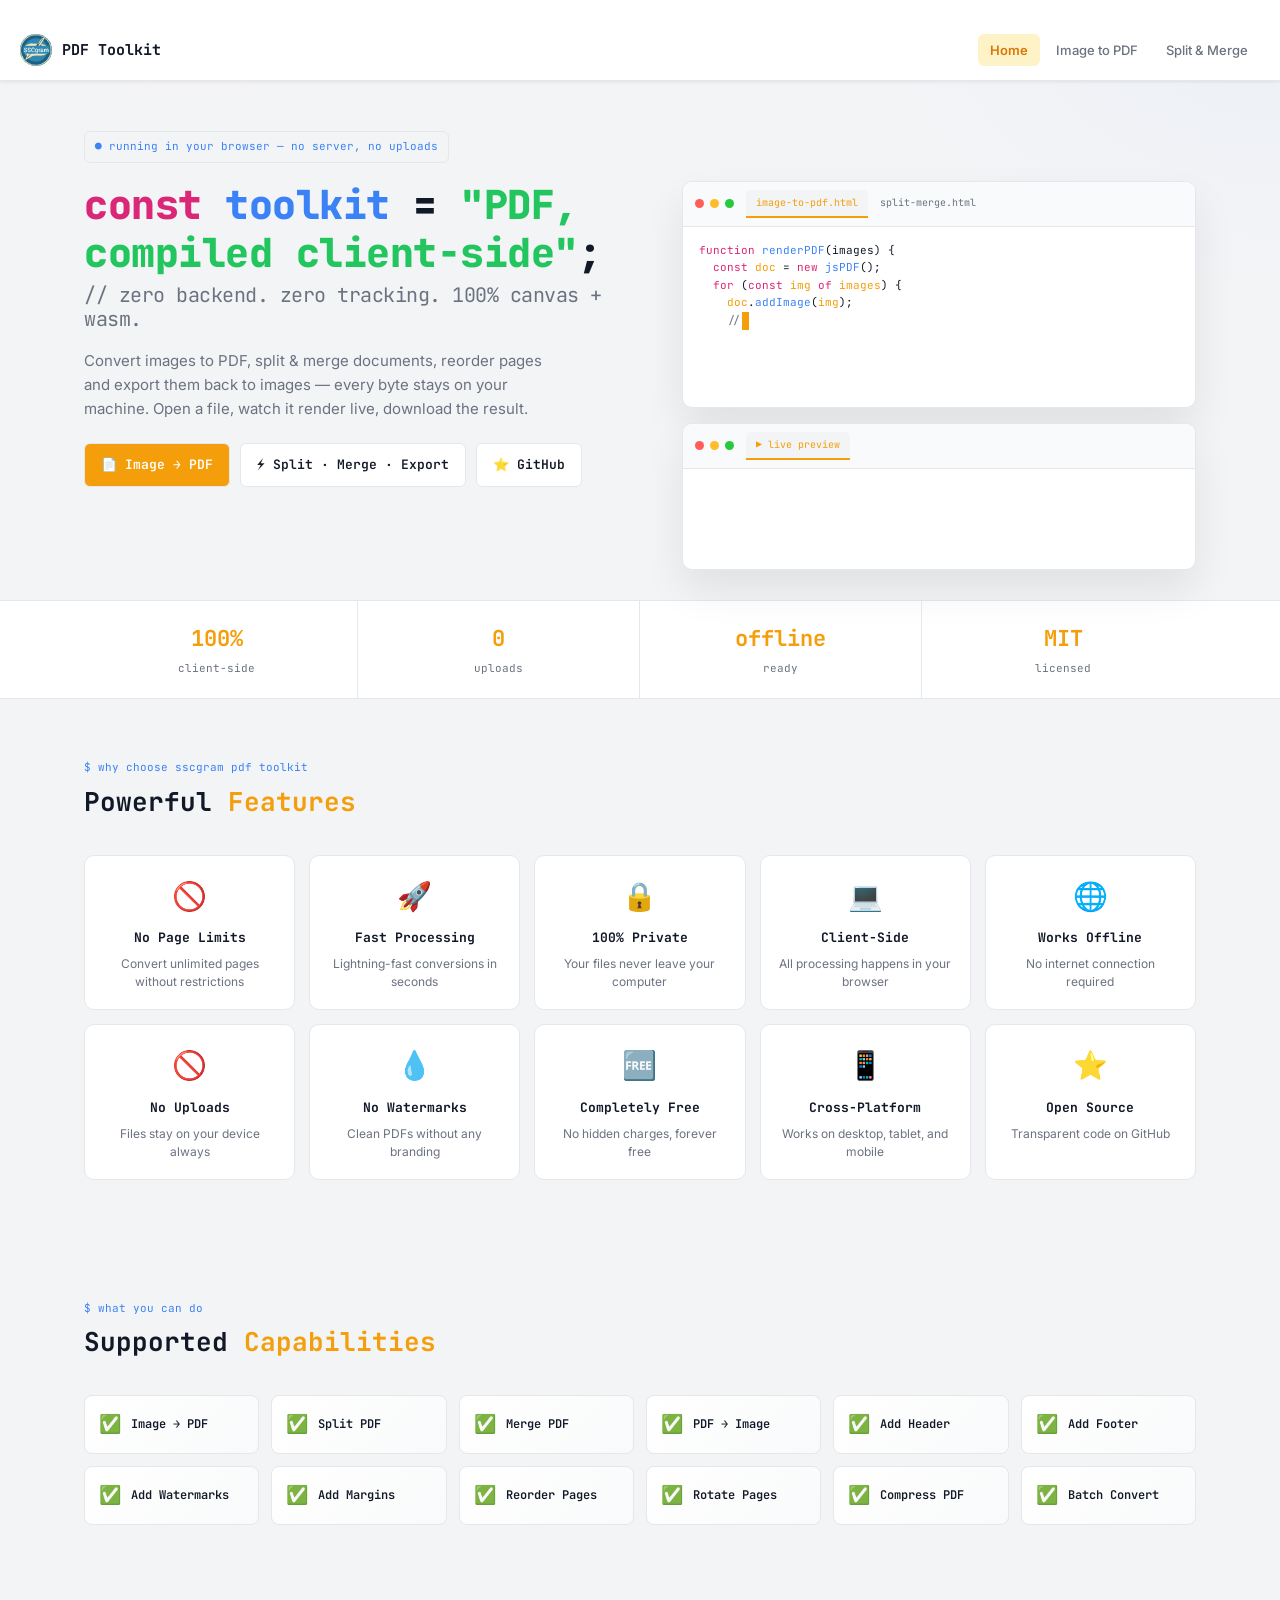
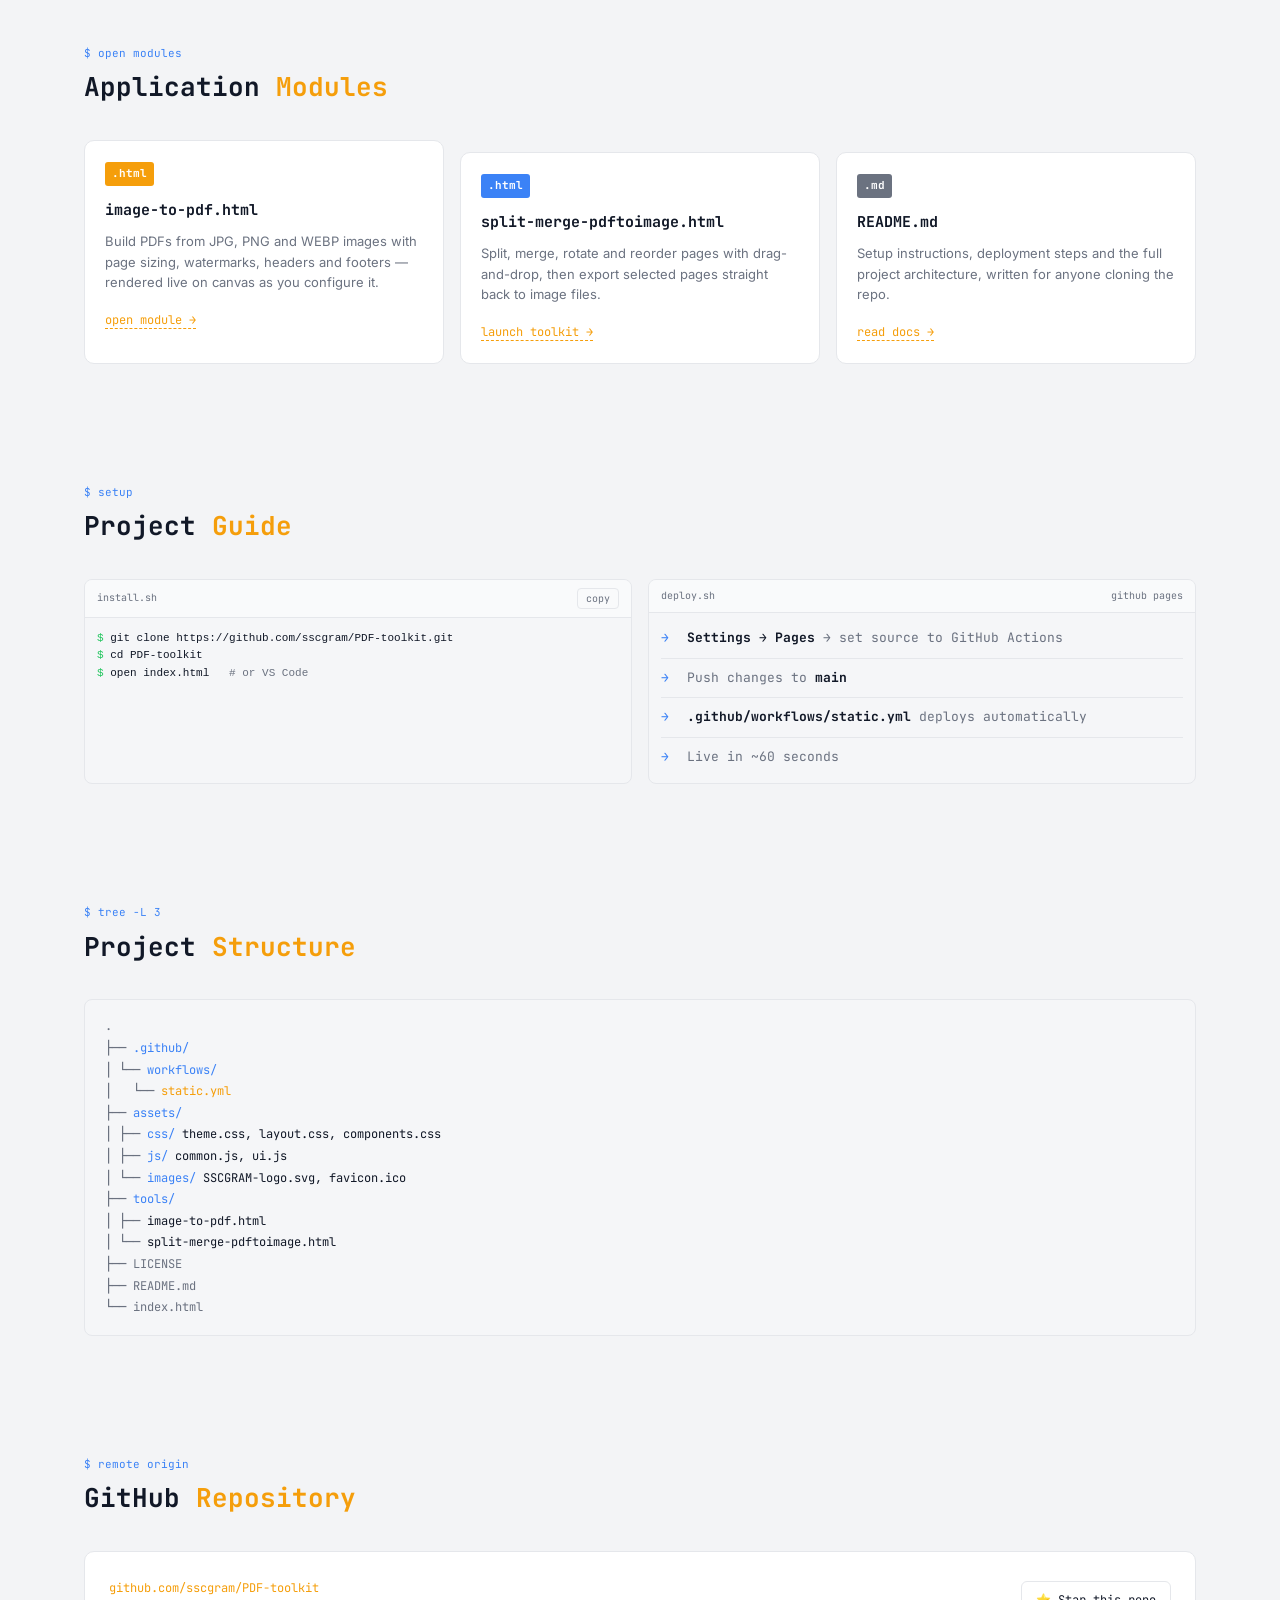
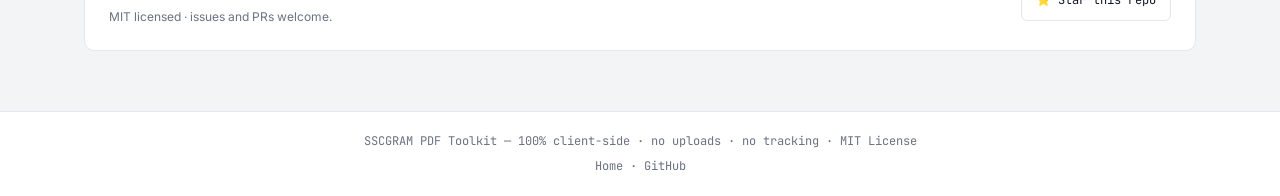
==== commit 11a74a84: "feat(ui): apply global theme and implement before/after live preview" ====
--- a/index.html
+++ b/index.html
@@ -6,153 +6,103 @@
 <meta name="description" content="SSCGRAM PDF Toolkit - Free online PDF converter & editor. Convert images to PDF, split, merge, watermark, add headers/footers. 100% client-side, no uploads, completely private.">
 <meta name="keywords" content="PDF toolkit, image to PDF, PDF splitter, PDF merger, watermark PDF, PDF header footer, online PDF editor, free PDF tools, PDF converter">
 <meta name="author" content="SSCGRAM">
-<meta name="theme-color" content="#d97706">
+<meta name="theme-color" content="#F59E0B">
 <meta property="og:title" content="SSCGRAM PDF Toolkit - Free Online PDF Tools">
 <meta property="og:description" content="Convert images to PDF, split & merge documents, add watermarks, headers & footers. 100% client-side, no tracking, completely free.">
 <meta property="og:type" content="website">
-<meta property="og:image" content="https://raw.githubusercontent.com/sscgram/PDF-toolkit/main/SSCGRAM-LOGO.png">
+<meta property="og:image" content="https://raw.githubusercontent.com/sscgram/PDF-toolkit/main/assets/images/SSCGRAM-LOGO.png">
 <meta name="twitter:card" content="summary_large_image">
 <meta name="twitter:title" content="SSCGRAM PDF Toolkit">
 <meta name="twitter:description" content="Free online PDF tools - Convert, Split, Merge, Watermark PDFs instantly">
 <title>SSCGRAM PDF Toolkit - Free Online PDF Converter & Editor | Split, Merge, Watermark</title>
-<link rel="icon" type="image/x-icon" href="favicon.ico">
-<link rel="icon" type="image/png" sizes="32x32" href="favicon-32x32.png">
-<link rel="icon" type="image/png" sizes="16x16" href="favicon-16x16.png">
-<link rel="apple-touch-icon" href="apple-touch-icon.png">
-<link rel="preconnect" href="https://fonts.googleapis.com">
-<link href="https://fonts.googleapis.com/css2?family=JetBrains+Mono:wght@400;500;700;800&family=Inter:wght@400;500;600;700&display=swap" rel="stylesheet">
+<link rel="icon" type="image/x-icon" href="assets/images/favicon.ico">
+<link rel="icon" type="image/png" sizes="32x32" href="assets/images/favicon-32x32.png">
+<link rel="icon" type="image/png" sizes="16x16" href="assets/images/favicon-16x16.png">
+<link rel="apple-touch-icon" href="assets/images/apple-touch-icon.png">
+<link rel="stylesheet" href="assets/css/theme.css">
+<link rel="stylesheet" href="assets/css/layout.css">
+<link rel="stylesheet" href="assets/css/components.css">
 <style>
+/* Extra token used only on this page (code-syntax highlight color) — everything
+   else (bg/surface/border/text/text-muted/accent/info/success/font-*) comes
+   from assets/css/theme.css, the single source of truth for the toolkit. */
 :root{
-  --bg:#f8f9fa;
-  --panel:#ffffff;
-  --panel-2:#f5f6f8;
-  --border:#e0e3e8;
-  --text:#1a1d23;
-  --muted:#6b7280;
-  --gold:#d97706;
-  --cyan:#0891b2;
   --pink:#db2777;
-  --green:#059669;
-  --red:#dc2626;
-  --mono:'JetBrains Mono',monospace;
-  --sans:'Inter',sans-serif;
-}
-*{margin:0;padding:0;box-sizing:border-box}
-html{scroll-behavior:smooth}
+}
 @media (prefers-reduced-motion: reduce){
   *{animation:none !important;transition:none !important}
 }
 body{
   background:
-    radial-gradient(ellipse 900px 500px at 15% -5%, rgba(217,119,6,.04), transparent 60%),
-    radial-gradient(ellipse 700px 500px at 100% 0%, rgba(8,145,178,.04), transparent 60%),
+    radial-gradient(ellipse 900px 500px at 15% -5%, rgba(245,158,11,.05), transparent 60%),
+    radial-gradient(ellipse 700px 500px at 100% 0%, rgba(59,130,246,.04), transparent 60%),
     var(--bg);
-  color:var(--text);
-  font-family:var(--sans);
-  line-height:1.6;
 }
 .container{max-width:1160px;margin:auto;padding:0 24px}
-a{color:inherit}
-
-/* ---------- NAV ---------- */
-.topbar{
-  position:sticky;top:0;z-index:50;
-  background:rgba(248,249,250,.95);
-  backdrop-filter:blur(10px);
-  border-bottom:1px solid var(--border);
-}
-.topbar-inner{display:flex;align-items:center;justify-content:space-between;padding:12px 16px;max-width:1160px;margin:auto}
-.brand{font-family:var(--mono);font-weight:700;font-size:16px;color:var(--gold);display:flex;align-items:center;gap:10px}
-.brand img{height:40px;width:auto;object-fit:contain}
-.brand .dot{width:8px;height:8px;border-radius:50%;background:var(--green);box-shadow:0 0 10px rgba(5,150,105,.4);animation:pulse 2s infinite}
-@keyframes pulse{0%,100%{opacity:1}50%{opacity:.35}}
-.navlinks{display:flex;gap:16px;font-family:var(--mono);font-size:12px}
-.navlinks a{color:var(--muted);text-decoration:none;transition:color .2s;white-space:nowrap}
-.navlinks a:hover{color:var(--gold)}
-.navlinks a::before{content:'// ';color:var(--border)}
-
-/* ---------- HAMBURGER MENU ---------- */
-.menu-toggle{
-  display:none;background:none;border:none;color:var(--text);cursor:pointer;font-size:24px;padding:8px;line-height:1;
-}
-.menu-toggle:hover{color:var(--gold)}
-
-@media(max-width:640px){
-  .navlinks{
-    position:fixed;top:50px;left:0;right:0;background:white;border-bottom:1px solid var(--border);flex-direction:column;gap:0;
-    display:none;z-index:49;padding:16px;box-shadow:0 4px 8px rgba(0,0,0,.08)
-  }
-  .navlinks.active{display:flex}
-  .navlinks a{padding:12px 0;border-bottom:1px solid var(--border)}
-  .navlinks a:last-child{border-bottom:none}
-  .menu-toggle{display:block}
-  .brand{font-size:14px}
-  .brand img{height:32px}
-}
 
 /* ---------- HERO ---------- */
 header{padding:50px 0 30px}
 .eyebrow{
-  font-family:var(--mono);font-size:11px;color:var(--cyan);
+  font-family:var(--font-mono);font-size:11px;color:var(--info);
   display:inline-flex;align-items:center;gap:6px;
   border:1px solid var(--border);padding:6px 10px;border-radius:6px;margin-bottom:18px;
 }
 .hero-grid{display:grid;grid-template-columns:1.05fr .95fr;gap:30px;align-items:start}
-h1.title{font-family:var(--mono);font-size:40px;font-weight:800;line-height:1.2;letter-spacing:-.5px}
+h1.title{font-family:var(--font-mono);font-size:40px;font-weight:800;line-height:1.2;letter-spacing:-.5px}
 h1.title .kw{color:var(--pink)}
-h1.title .str{color:var(--green)}
-h1.title .fn{color:var(--cyan)}
-h1.title .cmt{color:var(--muted);font-weight:400;font-size:.5em;display:block;margin-top:6px}
-.lede{margin:18px 0 22px;color:var(--muted);font-size:15px;max-width:52ch}
+h1.title .str{color:var(--success)}
+h1.title .fn{color:var(--info)}
+h1.title .cmt{color:var(--text-muted);font-weight:400;font-size:.5em;display:block;margin-top:6px}
+.lede{margin:18px 0 22px;color:var(--text-muted);font-size:15px;max-width:52ch}
 .cta-row{display:flex;flex-wrap:wrap;gap:10px}
 .btn{
   display:inline-flex;align-items:center;gap:6px;
   padding:11px 16px;border-radius:6px;text-decoration:none;
-  font-family:var(--mono);font-weight:600;font-size:13px;
+  font-family:var(--font-mono);font-weight:600;font-size:13px;
   transition:transform .15s ease, box-shadow .15s ease;
 }
 .btn:hover{transform:translateY(-2px)}
-.primary{background:var(--gold);color:#fff;box-shadow:0 0 0 rgba(217,119,6,0)}
+.primary{background:var(--accent);color:#fff;box-shadow:0 0 0 rgba(217,119,6,0)}
 .primary:hover{box-shadow:0 8px 24px rgba(217,119,6,.2)}
 .secondary{border:1px solid var(--border);color:var(--text)}
-.secondary:hover{border-color:var(--cyan);color:var(--cyan)}
+.secondary:hover{border-color:var(--info);color:var(--info)}
 
 /* ---------- EDITOR WINDOW ---------- */
 .window{
-  background:var(--panel);border:1px solid var(--border);border-radius:10px;
+  background:var(--surface);border:1px solid var(--border);border-radius:10px;
   overflow:hidden;box-shadow:0 20px 40px rgba(0,0,0,.08);
 }
 .window-bar{
   display:flex;align-items:center;gap:12px;padding:8px 12px;
-  background:var(--panel-2);border-bottom:1px solid var(--border);
+  background:var(--surface-2);border-bottom:1px solid var(--border);
 }
 .dots{display:flex;gap:6px}
 .dots span{width:9px;height:9px;border-radius:50%;display:block}
 .dots span:nth-child(1){background:#ff5f56}
 .dots span:nth-child(2){background:#ffbd2e}
 .dots span:nth-child(3){background:#27c93f}
-.tabs{display:flex;gap:2px;font-family:var(--mono);font-size:11px;overflow-x:auto}
+.tabs{display:flex;gap:2px;font-family:var(--font-mono);font-size:11px;overflow-x:auto}
 .tab{
-  padding:5px 10px;color:var(--muted);white-space:nowrap;border-radius:5px 5px 0 0;
+  padding:5px 10px;color:var(--text-muted);white-space:nowrap;border-radius:5px 5px 0 0;
   cursor:default;border-bottom:2px solid transparent;font-size:10px;
 }
-.tab.active{color:var(--gold);background:var(--bg);border-bottom:2px solid var(--gold)}
-.editor-body{padding:15px 16px;font-family:var(--mono);font-size:11px;min-height:180px;overflow-x:auto}
+.tab.active{color:var(--accent);background:var(--bg);border-bottom:2px solid var(--accent)}
+.editor-body{padding:15px 16px;font-family:var(--font-mono);font-size:11px;min-height:180px;overflow-x:auto}
 .editor-body .ln{color:var(--border);display:inline-block;width:20px;user-select:none}
 #typed-code{white-space:pre-wrap;word-break:break-word}
-.cursor{display:inline-block;width:7px;background:var(--gold);animation:blink 1s step-end infinite;margin-left:1px}
+.cursor{display:inline-block;width:7px;background:var(--accent);animation:blink 1s step-end infinite;margin-left:1px}
 @keyframes blink{50%{opacity:0}}
 .tok-kw{color:var(--pink)}
-.tok-fn{color:var(--cyan)}
-.tok-str{color:var(--green)}
-.tok-cmt{color:var(--muted)}
-.tok-var{color:var(--gold)}
+.tok-fn{color:var(--info)}
+.tok-str{color:var(--success)}
+.tok-cmt{color:var(--text-muted)}
+.tok-var{color:var(--accent)}
 
 .preview-window{margin-top:15px}
-.preview-body{padding:15px 16px;font-family:var(--mono);font-size:11px;color:var(--muted);min-height:100px;overflow-x:auto}
+.preview-body{padding:15px 16px;font-family:var(--font-mono);font-size:11px;color:var(--text-muted);min-height:100px;overflow-x:auto}
 .preview-body .line{opacity:0;transform:translateY(4px);animation:rise .4s ease forwards}
 @keyframes rise{to{opacity:1;transform:none}}
-.preview-body .ok{color:var(--green)}
+.preview-body .ok{color:var(--success)}
 .preview-thumbs{display:flex;gap:8px;margin-top:12px;opacity:0;overflow-x:auto}
 .preview-thumbs.show{opacity:1;transition:opacity .5s ease}
 .thumb{
@@ -165,7 +115,7 @@
 /* ---------- STATS STRIP ---------- */
 .stat-strip{
   border-top:1px solid var(--border);border-bottom:1px solid var(--border);
-  background:var(--panel);
+  background:var(--surface);
 }
 .stat-inner{
   max-width:1160px;margin:auto;padding:0 16px;
@@ -173,46 +123,46 @@
 }
 .stat-cell{
   padding:20px 14px;text-align:center;border-right:1px solid var(--border);
-  font-family:var(--mono);
+  font-family:var(--font-mono);
 }
 .stat-cell:last-child{border-right:none}
-.stat-cell b{display:block;font-size:22px;color:var(--gold)}
-.stat-cell small{color:var(--muted);font-size:11px}
+.stat-cell b{display:block;font-size:22px;color:var(--accent)}
+.stat-cell small{color:var(--text-muted);font-size:11px}
 
 /* ---------- SECTIONS ---------- */
 section{padding:60px 0}
 .section-head{margin-bottom:36px}
-.section-tag{font-family:var(--mono);font-size:11px;color:var(--cyan)}
+.section-tag{font-family:var(--font-mono);font-size:11px;color:var(--info)}
 .section-tag::before{content:'$ '}
-h2{font-family:var(--mono);font-size:26px;margin-top:8px;font-weight:700;line-height:1.3}
-h2 .gold{color:var(--gold)}
+h2{font-family:var(--font-mono);font-size:26px;margin-top:8px;font-weight:700;line-height:1.3}
+h2 .gold{color:var(--accent)}
 
 .grid{display:grid;grid-template-columns:repeat(auto-fit,minmax(260px,1fr));gap:16px}
 .card{
-  background:var(--panel);border:1px solid var(--border);border-radius:10px;
+  background:var(--surface);border:1px solid var(--border);border-radius:10px;
   padding:20px;transition:border-color .2s ease, transform .2s ease;
 }
-.card:hover{border-color:var(--gold);transform:translateY(-3px)}
+.card:hover{border-color:var(--accent);transform:translateY(-3px)}
 .card .file-icon{
-  font-family:var(--mono);font-size:11px;color:#fff;background:var(--gold);
+  font-family:var(--font-mono);font-size:11px;color:#fff;background:var(--accent);
   display:inline-block;padding:3px 7px;border-radius:3px;margin-bottom:12px;font-weight:700;
 }
-.card .file-icon.alt{background:var(--cyan);color:#fff}
-.card .file-icon.doc{background:var(--muted);color:#fff}
-.card h3{font-family:var(--mono);font-size:15px;margin-bottom:9px}
-.card p{color:var(--muted);font-size:13px;margin-bottom:15px}
+.card .file-icon.alt{background:var(--info);color:#fff}
+.card .file-icon.doc{background:var(--text-muted);color:#fff}
+.card h3{font-family:var(--font-mono);font-size:15px;margin-bottom:9px}
+.card p{color:var(--text-muted);font-size:13px;margin-bottom:15px}
 .card a.open{
-  font-family:var(--mono);font-size:12px;color:var(--gold);text-decoration:none;
-  border-bottom:1px dashed var(--gold);
+  font-family:var(--font-mono);font-size:12px;color:var(--accent);text-decoration:none;
+  border-bottom:1px dashed var(--accent);
 }
 
 /* ---------- WHY CHOOSE SECTION ---------- */
 .features-grid{display:grid;grid-template-columns:repeat(auto-fit,minmax(200px,1fr));gap:14px}
 .feature-card{
-  background:var(--panel);border:1px solid var(--border);border-radius:10px;padding:18px;
+  background:var(--surface);border:1px solid var(--border);border-radius:10px;padding:18px;
   text-align:center;transition:all .2s ease;display:flex;flex-direction:column;align-items:center;
 }
-.feature-card:hover{border-color:var(--gold);box-shadow:0 8px 24px rgba(217,119,6,.12);transform:translateY(-4px)}
+.feature-card:hover{border-color:var(--accent);box-shadow:0 8px 24px rgba(217,119,6,.12);transform:translateY(-4px)}
 .feature-card .icon{font-size:28px;margin-bottom:10px;display:block;animation:float 3s ease-in-out infinite}
 .feature-card:nth-child(2) .icon{animation-delay:.2s}
 .feature-card:nth-child(3) .icon{animation-delay:.4s}
@@ -224,75 +174,68 @@
 .feature-card:nth-child(9) .icon{animation-delay:1.6s}
 .feature-card:nth-child(10) .icon{animation-delay:1.8s}
 @keyframes float{0%,100%{transform:translateY(0)}50%{transform:translateY(-8px)}}
-.feature-card h4{font-family:var(--mono);font-size:13px;font-weight:700;color:var(--text);margin:0 0 6px}
-.feature-card p{font-size:12px;color:var(--muted);margin:0;line-height:1.5}
+.feature-card h4{font-family:var(--font-mono);font-size:13px;font-weight:700;color:var(--text);margin:0 0 6px}
+.feature-card p{font-size:12px;color:var(--text-muted);margin:0;line-height:1.5}
 
 /* ---------- CAPABILITIES SECTION ---------- */
 .capabilities-list{display:grid;grid-template-columns:repeat(auto-fit,minmax(160px,1fr));gap:12px}
 .capability-item{
-  background:linear-gradient(135deg,var(--panel) 0%,var(--panel-2) 100%);
+  background:linear-gradient(135deg,var(--surface) 0%,var(--surface-2) 100%);
   border:1px solid var(--border);border-radius:8px;padding:14px;
   display:flex;align-items:center;gap:10px;transition:.2s ease;
 }
-.capability-item:hover{border-color:var(--gold);transform:translateX(4px);background:linear-gradient(135deg,#fff9f0 0%,var(--panel) 100%)}
+.capability-item:hover{border-color:var(--accent);transform:translateX(4px);background:linear-gradient(135deg,#fff9f0 0%,var(--surface) 100%)}
 .capability-item .check{
-  font-size:18px;color:var(--green);font-weight:bold;flex-shrink:0;
-}
-.capability-item span{font-family:var(--mono);font-size:12px;color:var(--text);font-weight:600}
+  font-size:18px;color:var(--success);font-weight:bold;flex-shrink:0;
+}
+.capability-item span{font-family:var(--font-mono);font-size:12px;color:var(--text);font-weight:600}
 
 /* ---------- TERMINAL COMMAND BLOCKS ---------- */
 .term{
   background:#f5f6f8;border:1px solid var(--border);border-radius:8px;
-  font-family:var(--mono);font-size:12px;overflow:hidden;
+  font-family:var(--font-mono);font-size:12px;overflow:hidden;
 }
 .term-head{
   display:flex;justify-content:space-between;align-items:center;
-  padding:8px 12px;background:var(--panel-2);border-bottom:1px solid var(--border);
-  font-size:10px;color:var(--muted);
+  padding:8px 12px;background:var(--surface-2);border-bottom:1px solid var(--border);
+  font-size:10px;color:var(--text-muted);
 }
 .copy-btn{
-  background:transparent;border:1px solid var(--border);color:var(--muted);
-  font-family:var(--mono);font-size:10px;padding:3px 8px;border-radius:4px;cursor:pointer;
+  background:transparent;border:1px solid var(--border);color:var(--text-muted);
+  font-family:var(--font-mono);font-size:10px;padding:3px 8px;border-radius:4px;cursor:pointer;
   transition:.2s;
 }
-.copy-btn:hover{border-color:var(--gold);color:var(--gold)}
+.copy-btn:hover{border-color:var(--accent);color:var(--accent)}
 .term pre{padding:12px;overflow-x:auto;color:var(--text);font-size:11px}
-.term pre .p{color:var(--green)}
+.term pre .p{color:var(--success)}
 .term-grid{display:grid;grid-template-columns:repeat(auto-fit,minmax(260px,1fr));gap:16px}
 
-.steps{list-style:none;font-family:var(--mono);font-size:13px}
-.steps li{padding:9px 0 9px 26px;position:relative;border-bottom:1px solid var(--border);color:var(--muted)}
+.steps{list-style:none;font-family:var(--font-mono);font-size:13px}
+.steps li{padding:9px 0 9px 26px;position:relative;border-bottom:1px solid var(--border);color:var(--text-muted)}
 .steps li:last-child{border-bottom:none}
-.steps li::before{content:'→';position:absolute;left:0;color:var(--cyan)}
+.steps li::before{content:'→';position:absolute;left:0;color:var(--info)}
 .steps li b{color:var(--text)}
 
 /* ---------- STRUCTURE TREE ---------- */
 .tree{
-  font-family:var(--mono);font-size:12px;background:#f5f6f8;border:1px solid var(--border);
-  border-radius:8px;padding:16px 20px;color:var(--muted);line-height:1.8;overflow-x:auto;
-}
-.tree .dir{color:var(--cyan)}
+  font-family:var(--font-mono);font-size:12px;background:#f5f6f8;border:1px solid var(--border);
+  border-radius:8px;padding:16px 20px;color:var(--text-muted);line-height:1.8;overflow-x:auto;
+}
+.tree .dir{color:var(--info)}
 .tree .file{color:var(--text)}
-.tree .yml{color:var(--gold)}
+.tree .yml{color:var(--accent)}
 
 /* ---------- GITHUB ---------- */
 .gh-card{
-  background:var(--panel);border:1px solid var(--border);border-radius:10px;
+  background:var(--surface);border:1px solid var(--border);border-radius:10px;
   padding:24px;display:flex;justify-content:space-between;align-items:center;gap:16px;flex-wrap:wrap;
 }
-.gh-card code{font-family:var(--mono);color:var(--gold);font-size:12px;word-break:break-all}
+.gh-card code{font-family:var(--font-mono);color:var(--accent);font-size:12px;word-break:break-all}
 .star{
-  font-family:var(--mono);border:1px solid var(--border);padding:9px 14px;border-radius:6px;
+  font-family:var(--font-mono);border:1px solid var(--border);padding:9px 14px;border-radius:6px;
   color:var(--text);text-decoration:none;transition:.2s;font-size:12px;white-space:nowrap;
 }
-.star:hover{border-color:var(--gold);color:var(--gold)}
-
-footer{
-  border-top:1px solid var(--border);padding:30px 0;text-align:center;
-  font-family:var(--mono);color:var(--muted);font-size:12px;
-}
-footer .prompt{color:var(--green)}
-footer .prompt::after{content:'_';animation:blink 1s step-end infinite}
+.star:hover{border-color:var(--accent);color:var(--accent)}
 
 /* ---------- MOBILE RESPONSIVE ---------- */
 @media(max-width:860px){
@@ -310,10 +253,6 @@
 }
 
 @media(max-width:640px){
-  .topbar-inner{padding:10px 12px}
-  .brand{font-size:13px}
-  .brand img{height:28px}
-  
   header{padding:40px 0 20px}
   .eyebrow{font-size:10px;margin-bottom:14px}
   h1.title{font-size:26px;line-height:1.3}
@@ -357,16 +296,10 @@
   .gh-card{padding:18px;gap:12px}
   .gh-card code{font-size:11px}
   .star{padding:8px 12px;font-size:11px}
-  
-  footer{padding:20px 0;font-size:11px}
 }
 
 @media(max-width:480px){
   .container{padding:0 16px}
-  .topbar-inner{padding:8px 12px}
-  .brand{font-size:12px}
-  .brand img{height:24px}
-  
   header{padding:30px 0 15px}
   h1.title{font-size:22px;letter-spacing:0}
   .lede{font-size:13px;margin:10px 0 12px}
@@ -405,22 +338,6 @@
 </style>
 </head>
 <body>
-
-<div class="topbar">
-  <div class="topbar-inner">
-    <div class="brand">
-      <img src="SSCGRAM-logo.svg" alt="SSCGRAM Logo" title="SSCGRAM PDF Toolkit">
-      <span>toolkit</span>
-    </div>
-    <button class="menu-toggle" onclick="toggleMenu()">☰</button>
-    <div class="navlinks" id="navMenu">
-      <a href="#features">features</a>
-      <a href="#capabilities">capabilities</a>
-      <a href="#guide">guide</a>
-      <a href="#github">github</a>
-    </div>
-  </div>
-</div>
 
 <header>
   <div class="container">
@@ -433,8 +350,8 @@
         </h1>
         <p class="lede">Convert images to PDF, split & merge documents, reorder pages and export them back to images — every byte stays on your machine. Open a file, watch it render live, download the result.</p>
         <div class="cta-row">
-          <a class="btn primary" href="image-to-pdf.html">📄 Image → PDF</a>
-          <a class="btn secondary" href="split-merge-pdftoimage.html">⚡ Split · Merge · Export</a>
+          <a class="btn primary" href="tools/image-to-pdf.html">📄 Image → PDF</a>
+          <a class="btn secondary" href="tools/split-merge-pdftoimage.html">⚡ Split · Merge · Export</a>
           <a class="btn secondary" href="https://github.com/sscgram/PDF-toolkit" target="_blank" rel="noopener noreferrer">⭐ GitHub</a>
         </div>
       </div>
@@ -603,13 +520,13 @@
         <span class="file-icon">.html</span>
         <h3>image-to-pdf.html</h3>
         <p>Build PDFs from JPG, PNG and WEBP images with page sizing, watermarks, headers and footers — rendered live on canvas as you configure it.</p>
-        <a class="open" href="image-to-pdf.html">open module →</a>
+        <a class="open" href="tools/image-to-pdf.html">open module →</a>
       </div>
       <div class="card">
         <span class="file-icon alt">.html</span>
         <h3>split-merge-pdftoimage.html</h3>
         <p>Split, merge, rotate and reorder pages with drag-and-drop, then export selected pages straight back to image files.</p>
-        <a class="open" href="split-merge-pdftoimage.html">launch toolkit →</a>
+        <a class="open" href="tools/split-merge-pdftoimage.html">launch toolkit →</a>
       </div>
       <div class="card">
         <span class="file-icon doc">.md</span>
@@ -632,10 +549,10 @@
         <div class="term-head"><span>install.sh</span><button class="copy-btn" onclick="copyCmd(this,'git clone https://github.com/sscgram/PDF-toolkit.git')">copy</button></div>
         <pre><span class="p">$</span> git clone https://github.com/sscgram/PDF-toolkit.git
 <span class="p">$</span> cd PDF-toolkit
-<span class="p">$</span> open index.html   <span style="color:var(--muted)"># or VS Code</span></pre>
+<span class="p">$</span> open index.html   <span style="color:var(--text-muted)"># or VS Code</span></pre>
       </div>
       <div class="term">
-        <div class="term-head"><span>deploy.sh</span><span style="color:var(--muted)">github pages</span></div>
+        <div class="term-head"><span>deploy.sh</span><span style="color:var(--text-muted)">github pages</span></div>
         <div style="padding:6px 12px">
         <ul class="steps">
           <li><b>Settings → Pages</b> → set source to GitHub Actions</li>
@@ -660,15 +577,16 @@
 ├── <span class="dir">.github/</span><br>
 │ └── <span class="dir">workflows/</span><br>
 │ &nbsp;&nbsp;└── <span class="yml">static.yml</span><br>
+├── <span class="dir">assets/</span><br>
+│ ├── <span class="dir">css/</span> <span class="file">theme.css, layout.css, components.css</span><br>
+│ ├── <span class="dir">js/</span> <span class="file">common.js, ui.js</span><br>
+│ └── <span class="dir">images/</span> <span class="file">SSCGRAM-logo.svg, favicon.ico</span><br>
+├── <span class="dir">tools/</span><br>
+│ ├── <span class="file">image-to-pdf.html</span><br>
+│ └── <span class="file">split-merge-pdftoimage.html</span><br>
 ├── LICENSE<br>
 ├── README.md<br>
-├── index.html<br>
-├── image-to-pdf.html<br>
-├── split-merge-pdftoimage.html<br>
-├── SSCGRAM-logo.svg<br>
-├── SSCGRAM-LOGO.png<br>
-├── favicon.ico<br>
-└── apple-touch-icon.png
+└── index.html
     </div>
   </div>
 </section>
@@ -682,34 +600,20 @@
     <div class="gh-card">
       <div>
         <code>github.com/sscgram/PDF-toolkit</code>
-        <p style="color:var(--muted);margin-top:8px;font-size:12px">MIT licensed · issues and PRs welcome.</p>
+        <p style="color:var(--text-muted);margin-top:8px;font-size:12px">MIT licensed · issues and PRs welcome.</p>
       </div>
       <a class="star" href="https://github.com/sscgram/PDF-toolkit" target="_blank" rel="noopener noreferrer">⭐ Star this repo</a>
     </div>
   </div>
 </section>
 
-<footer>
-  <div class="container">
-    <p>Made with HTML5, JavaScript, PDF.js &amp; jsPDF · MIT License · v1.0.0</p>
-    <p style="margin-top:10px"><span class="prompt">sscgram@toolkit:~$</span></p>
-  </div>
-</footer>
-
+<script src="assets/js/common.js"></script>
+<script src="assets/js/ui.js"></script>
 <script>
-// ---- hamburger menu toggle ----
-function toggleMenu(){
-  const menu = document.getElementById('navMenu');
-  menu.classList.toggle('active');
-}
-
-// close menu when link is clicked
-document.querySelectorAll('.navlinks a').forEach(link => {
-  link.addEventListener('click', () => {
-    document.getElementById('navMenu').classList.remove('active');
-  });
-});
-
+initUI({ toolName: '', rootPath: './' });
+</script>
+
+<script>
 // ---- live typing animation ----
 const codeLines = [
   {t:'kw', v:'function '}, {t:'fn', v:'renderPDF'}, {t:'plain', v:'(images) {\n  '},
--- a/assets/css/theme.css
+++ b/assets/css/theme.css
@@ -0,0 +1,48 @@
+/* ============================================================
+   THEME — single source of truth for all design tokens
+   Edit only this file to restyle the entire toolkit.
+   ============================================================ */
+:root {
+  /* Background */
+  --bg:          #F3F4F6;
+  --bg-soft:     #EAECF0;
+  --surface:     #FFFFFF;
+  --surface-2:   #F9FAFB;
+
+  /* Text */
+  --text:        #111827;
+  --text-muted:  #6B7280;
+  --text-light:  #9CA3AF;
+
+  /* Brand */
+  --accent:      #F59E0B;
+  --accent-dark: #D97706;
+  --accent-soft: #FEF3C7;
+
+  /* Status */
+  --success:     #22C55E;
+  --danger:      #EF4444;
+  --info:        #3B82F6;
+
+  /* Borders */
+  --border:      #E5E7EB;
+  --border-dark: #D1D5DB;
+
+  /* Shadows */
+  --shadow-sm:   0 1px 3px rgba(0,0,0,.08);
+  --shadow:      0 4px 16px rgba(0,0,0,.08);
+  --shadow-lg:   0 10px 30px rgba(0,0,0,.10);
+
+  /* Shape */
+  --radius-sm:   6px;
+  --radius:      10px;
+  --radius-lg:   16px;
+
+  /* Typography */
+  --font-sans:   'Inter', system-ui, sans-serif;
+  --font-mono:   'JetBrains Mono', monospace;
+
+  /* Layout */
+  --sidebar-w:   320px;
+  --topbar-h:    60px;
+}
--- a/assets/css/layout.css
+++ b/assets/css/layout.css
@@ -0,0 +1,147 @@
+/* ============================================================
+   LAYOUT — app shell, topbar, two-column tool layout
+   ============================================================ */
+
+*, *::before, *::after { box-sizing: border-box; margin: 0; padding: 0; }
+html { scroll-behavior: smooth; }
+body {
+  background: var(--bg);
+  color: var(--text);
+  font-family: var(--font-sans);
+  font-size: 14px;
+  line-height: 1.6;
+  min-height: 100vh;
+}
+a { color: inherit; text-decoration: none; }
+button { font-family: inherit; cursor: pointer; }
+img { display: block; max-width: 100%; }
+
+/* ---- Topbar ---- */
+.topbar {
+  position: sticky;
+  top: 0;
+  z-index: 50;
+  height: var(--topbar-h);
+  background: var(--surface);
+  border-bottom: 1px solid var(--border);
+  box-shadow: var(--shadow-sm);
+}
+.topbar-inner {
+  max-width: 1400px;
+  margin: 0 auto;
+  padding: 0 20px;
+  height: 100%;
+  display: flex;
+  align-items: center;
+  justify-content: space-between;
+  gap: 16px;
+}
+.brand {
+  display: flex;
+  align-items: center;
+  gap: 10px;
+  font-family: var(--font-mono);
+  font-weight: 700;
+  font-size: 15px;
+  color: var(--text);
+  white-space: nowrap;
+}
+.brand img { height: 32px; width: auto; }
+.brand-sep { color: var(--border-dark); font-weight: 300; }
+.brand-tool { color: var(--accent-dark); font-size: 13px; }
+
+.nav-links {
+  display: flex;
+  align-items: center;
+  gap: 4px;
+}
+.nav-link {
+  padding: 6px 12px;
+  border-radius: var(--radius-sm);
+  font-size: 13px;
+  font-weight: 500;
+  color: var(--text-muted);
+  transition: background .15s, color .15s;
+}
+.nav-link:hover { background: var(--bg); color: var(--text); }
+.nav-link.active { background: var(--accent-soft); color: var(--accent-dark); font-weight: 600; }
+
+/* ---- Page wrapper ---- */
+.page-wrap {
+  max-width: 1400px;
+  margin: 0 auto;
+  padding: 24px 20px 40px;
+}
+
+/* ---- Tool layout: left panel + right preview ---- */
+.tool-layout {
+  display: grid;
+  grid-template-columns: var(--sidebar-w) 1fr;
+  gap: 20px;
+  align-items: start;
+}
+.tool-panel {
+  position: sticky;
+  top: calc(var(--topbar-h) + 16px);
+  max-height: calc(100vh - var(--topbar-h) - 32px);
+  overflow-y: auto;
+  scrollbar-width: thin;
+  scrollbar-color: var(--border) transparent;
+}
+.tool-panel::-webkit-scrollbar { width: 6px; }
+.tool-panel::-webkit-scrollbar-thumb { background: var(--border); border-radius: 99px; }
+.tool-panel::-webkit-scrollbar-thumb:hover { background: var(--border-dark); }
+
+.tool-preview {
+  min-height: calc(100vh - var(--topbar-h) - 80px);
+}
+
+/* ---- Page header (breadcrumb + title) ---- */
+.page-header { margin-bottom: 20px; }
+.breadcrumb {
+  display: flex;
+  align-items: center;
+  gap: 6px;
+  font-size: 12px;
+  color: var(--text-muted);
+  margin-bottom: 8px;
+}
+.breadcrumb a { color: var(--text-muted); }
+.breadcrumb a:hover { color: var(--accent-dark); }
+.breadcrumb-sep { color: var(--border-dark); }
+.page-title {
+  font-size: 22px;
+  font-weight: 700;
+  color: var(--text);
+  line-height: 1.3;
+}
+.page-desc {
+  margin-top: 4px;
+  font-size: 13px;
+  color: var(--text-muted);
+}
+
+/* ---- Footer ---- */
+.site-footer {
+  border-top: 1px solid var(--border);
+  background: var(--surface);
+  padding: 20px;
+  text-align: center;
+  font-size: 12px;
+  color: var(--text-muted);
+  font-family: var(--font-mono);
+}
+.site-footer a { color: var(--text-muted); }
+.site-footer a:hover { color: var(--accent-dark); }
+
+/* ---- Responsive ---- */
+@media (max-width: 900px) {
+  .tool-layout { grid-template-columns: 1fr; }
+  .tool-panel { position: static; max-height: none; overflow-y: visible; }
+}
+@media (max-width: 600px) {
+  .page-wrap { padding: 16px 14px 32px; }
+  .topbar-inner { padding: 0 14px; }
+  .page-title { font-size: 18px; }
+  .nav-links { display: none; }
+}
--- a/assets/css/components.css
+++ b/assets/css/components.css
@@ -0,0 +1,465 @@
+/* ============================================================
+   COMPONENTS — all reusable UI pieces
+   ============================================================ */
+
+/* ---- Buttons ---- */
+.btn {
+  display: inline-flex;
+  align-items: center;
+  justify-content: center;
+  gap: 7px;
+  padding: 9px 18px;
+  border-radius: var(--radius-sm);
+  border: 1px solid var(--border);
+  background: var(--surface);
+  color: var(--text);
+  font-family: var(--font-sans);
+  font-size: 13px;
+  font-weight: 600;
+  cursor: pointer;
+  transition: background .15s, border-color .15s, color .15s, box-shadow .15s;
+  white-space: nowrap;
+}
+.btn:hover { border-color: var(--border-dark); background: var(--bg); }
+.btn:disabled { opacity: .45; cursor: not-allowed; pointer-events: none; }
+
+.btn-primary {
+  background: var(--accent);
+  border-color: var(--accent);
+  color: #fff;
+}
+.btn-primary:hover { background: var(--accent-dark); border-color: var(--accent-dark); }
+
+.btn-danger {
+  background: var(--danger);
+  border-color: var(--danger);
+  color: #fff;
+}
+.btn-danger:hover { background: #dc2626; border-color: #dc2626; }
+
+.btn-ghost {
+  background: transparent;
+  border-color: transparent;
+  color: var(--text-muted);
+}
+.btn-ghost:hover { background: var(--bg); color: var(--text); border-color: var(--border); }
+
+.btn-sm { padding: 6px 12px; font-size: 12px; }
+.btn-block { width: 100%; }
+.btn-icon { padding: 7px; border-radius: var(--radius-sm); }
+
+/* ---- Card / Panel ---- */
+.card {
+  background: var(--surface);
+  border: 1px solid var(--border);
+  border-radius: var(--radius);
+  padding: 16px;
+}
+.card + .card { margin-top: 12px; }
+.card-title {
+  font-size: 13px;
+  font-weight: 700;
+  color: var(--text);
+  margin-bottom: 12px;
+  display: flex;
+  align-items: center;
+  gap: 8px;
+}
+.card-title .step-badge {
+  display: inline-flex;
+  align-items: center;
+  justify-content: center;
+  width: 20px;
+  height: 20px;
+  border-radius: 50%;
+  background: var(--accent-soft);
+  color: var(--accent-dark);
+  font-size: 10px;
+  font-weight: 700;
+  font-family: var(--font-mono);
+  flex-shrink: 0;
+}
+.card-hint {
+  font-size: 12px;
+  color: var(--text-muted);
+  margin-bottom: 12px;
+  line-height: 1.5;
+}
+
+/* ---- Dropzone ---- */
+.dropzone {
+  border: 1.5px dashed var(--border-dark);
+  border-radius: var(--radius);
+  padding: 28px 16px;
+  text-align: center;
+  cursor: pointer;
+  background: var(--bg-soft);
+  transition: border-color .15s, background .15s;
+}
+.dropzone:hover, .dropzone.drag-over {
+  border-color: var(--accent);
+  background: var(--accent-soft);
+}
+.dropzone-icon {
+  width: 36px;
+  height: 36px;
+  margin: 0 auto 10px;
+  color: var(--accent-dark);
+}
+.dropzone-title {
+  font-size: 13px;
+  font-weight: 600;
+  color: var(--text);
+  margin-bottom: 4px;
+}
+.dropzone-sub {
+  font-size: 12px;
+  color: var(--text-muted);
+}
+input[type="file"] { display: none; }
+
+/* ---- Form fields ---- */
+.field { margin-bottom: 12px; }
+.field:last-child { margin-bottom: 0; }
+.field-label {
+  display: block;
+  font-size: 12px;
+  font-weight: 600;
+  color: var(--text);
+  margin-bottom: 5px;
+}
+.field-row { display: flex; gap: 8px; }
+.field-row > * { flex: 1; }
+
+input[type="text"],
+input[type="number"],
+input[type="email"],
+select,
+textarea {
+  width: 100%;
+  border: 1px solid var(--border);
+  border-radius: var(--radius-sm);
+  padding: 8px 10px;
+  font-family: var(--font-sans);
+  font-size: 13px;
+  background: var(--surface);
+  color: var(--text);
+  transition: border-color .15s;
+}
+input:focus, select:focus, textarea:focus {
+  outline: none;
+  border-color: var(--accent);
+  box-shadow: 0 0 0 3px var(--accent-soft);
+}
+input[type="number"] { font-family: var(--font-mono); }
+
+.checkbox-line {
+  display: flex;
+  align-items: center;
+  gap: 8px;
+  font-size: 13px;
+  font-weight: 600;
+  color: var(--text);
+  cursor: pointer;
+  margin-bottom: 10px;
+}
+.checkbox-line input[type="checkbox"] {
+  width: 15px;
+  height: 15px;
+  accent-color: var(--accent);
+  cursor: pointer;
+}
+
+.collapsible { display: none; padding-top: 10px; border-top: 1px dashed var(--border); margin-top: 4px; }
+.collapsible.open { display: block; }
+
+/* ---- File list ---- */
+.file-list { list-style: none; margin-top: 10px; display: flex; flex-direction: column; gap: 6px; }
+.file-item {
+  display: flex;
+  align-items: center;
+  gap: 8px;
+  background: var(--bg-soft);
+  border: 1px solid var(--border);
+  border-radius: var(--radius-sm);
+  padding: 7px 10px;
+  font-size: 12px;
+}
+.file-item-name {
+  flex: 1;
+  overflow: hidden;
+  text-overflow: ellipsis;
+  white-space: nowrap;
+  font-weight: 600;
+}
+.file-item-meta { font-family: var(--font-mono); font-size: 11px; color: var(--text-muted); flex-shrink: 0; }
+.file-item-remove { background: none; border: none; color: var(--text-muted); font-size: 14px; padding: 2px 4px; }
+.file-item-remove:hover { color: var(--danger); }
+
+/* ---- Preview grid (thumbnails) ---- */
+.preview-header {
+  display: flex;
+  align-items: center;
+  justify-content: space-between;
+  flex-wrap: wrap;
+  gap: 10px;
+  margin-bottom: 14px;
+}
+.preview-header-title { font-size: 15px; font-weight: 700; color: var(--text); }
+.preview-count { font-family: var(--font-mono); font-size: 12px; color: var(--text-muted); }
+
+.thumb-grid {
+  display: grid;
+  grid-template-columns: repeat(auto-fill, minmax(140px, 1fr));
+  gap: 12px;
+}
+
+.thumb-card {
+  background: var(--surface);
+  border: 1px solid var(--border);
+  border-radius: var(--radius);
+  padding: 8px;
+  display: flex;
+  flex-direction: column;
+  gap: 6px;
+  user-select: none;
+  transition: box-shadow .15s;
+}
+.thumb-card:hover { box-shadow: var(--shadow); }
+.thumb-card.dragging { opacity: .35; }
+.thumb-card.drag-over { outline: 2px dashed var(--accent); outline-offset: 2px; }
+
+.thumb-frame {
+  position: relative;
+  width: 100%;
+  aspect-ratio: 3/4;
+  border-radius: var(--radius-sm);
+  overflow: hidden;
+  background: var(--bg-soft);
+  display: flex;
+  align-items: center;
+  justify-content: center;
+  border: 1px solid var(--border);
+  cursor: zoom-in;
+}
+.thumb-img {
+  max-width: 92%;
+  max-height: 92%;
+  object-fit: contain;
+  box-shadow: var(--shadow-sm);
+}
+.thumb-spinner {
+  width: 20px;
+  height: 20px;
+  border-radius: 50%;
+  border: 2.5px solid var(--border);
+  border-top-color: var(--accent);
+  animation: spin .8s linear infinite;
+}
+
+.thumb-actions {
+  display: flex;
+  align-items: center;
+  justify-content: space-between;
+  gap: 4px;
+}
+.thumb-actions-group { display: flex; gap: 2px; }
+.thumb-btn {
+  background: var(--bg-soft);
+  border: 1px solid var(--border);
+  border-radius: var(--radius-sm);
+  width: 26px;
+  height: 26px;
+  display: inline-flex;
+  align-items: center;
+  justify-content: center;
+  font-size: 13px;
+  color: var(--text);
+  cursor: pointer;
+  transition: background .12s, border-color .12s, color .12s;
+}
+.thumb-btn:hover { background: var(--accent-soft); border-color: var(--accent); color: var(--accent-dark); }
+.thumb-btn.danger:hover { background: #fee2e2; border-color: var(--danger); color: var(--danger); }
+.thumb-drag-handle { cursor: grab; color: var(--text-muted); touch-action: none; }
+
+.thumb-meta {
+  display: flex;
+  align-items: center;
+  justify-content: space-between;
+  font-family: var(--font-mono);
+  font-size: 10px;
+  color: var(--text-muted);
+}
+.thumb-pos {
+  background: var(--accent);
+  color: #fff;
+  border-radius: 99px;
+  padding: 1px 7px;
+  font-weight: 700;
+}
+.thumb-name {
+  overflow: hidden;
+  text-overflow: ellipsis;
+  white-space: nowrap;
+  max-width: 80px;
+}
+
+/* ---- Empty state ---- */
+.empty-state {
+  border: 1.5px dashed var(--border-dark);
+  border-radius: var(--radius);
+  padding: 60px 20px;
+  text-align: center;
+  color: var(--text-muted);
+  background: var(--surface);
+}
+.empty-state-icon {
+  width: 48px;
+  height: 48px;
+  margin: 0 auto 14px;
+  color: var(--border-dark);
+}
+.empty-state-title { font-size: 14px; font-weight: 600; color: var(--text); margin-bottom: 6px; }
+.empty-state-desc { font-size: 13px; color: var(--text-muted); }
+
+/* ---- Modal ---- */
+.modal-overlay {
+  position: fixed;
+  inset: 0;
+  background: rgba(0,0,0,.55);
+  backdrop-filter: blur(3px);
+  display: none;
+  align-items: center;
+  justify-content: center;
+  z-index: 200;
+  padding: 20px;
+}
+.modal-overlay.open { display: flex; }
+.modal {
+  background: var(--surface);
+  border-radius: var(--radius-lg);
+  max-width: min(900px, 94vw);
+  width: 100%;
+  max-height: 92vh;
+  display: flex;
+  flex-direction: column;
+  overflow: hidden;
+  box-shadow: var(--shadow-lg);
+}
+.modal-header {
+  display: flex;
+  align-items: center;
+  justify-content: space-between;
+  padding: 14px 18px;
+  border-bottom: 1px solid var(--border);
+}
+.modal-title { font-size: 14px; font-weight: 700; }
+.modal-info { font-family: var(--font-mono); font-size: 12px; color: var(--text-muted); }
+.modal-body {
+  flex: 1;
+  overflow: auto;
+  display: flex;
+  align-items: center;
+  justify-content: center;
+  background: var(--bg-soft);
+  padding: 20px;
+  position: relative;
+}
+.modal-body canvas, .modal-body img {
+  max-width: 100%;
+  box-shadow: var(--shadow-lg);
+  background: #fff;
+}
+.modal-footer {
+  display: flex;
+  align-items: center;
+  justify-content: center;
+  gap: 10px;
+  padding: 12px 18px;
+  border-top: 1px solid var(--border);
+  flex-wrap: wrap;
+}
+.modal-nav-btn {
+  position: absolute;
+  top: 50%;
+  transform: translateY(-50%);
+  background: var(--surface);
+  border: 1px solid var(--border);
+  border-radius: var(--radius-sm);
+  width: 36px;
+  height: 36px;
+  font-size: 18px;
+  display: flex;
+  align-items: center;
+  justify-content: center;
+  cursor: pointer;
+  box-shadow: var(--shadow-sm);
+}
+.modal-nav-btn:hover { background: var(--bg); }
+.modal-nav-btn.prev { left: 14px; }
+.modal-nav-btn.next { right: 14px; }
+
+/* ---- Zoom controls ---- */
+.zoom-controls { display: flex; align-items: center; gap: 8px; }
+.zoom-controls input[type="range"] { width: 120px; accent-color: var(--accent); }
+.zoom-label { font-family: var(--font-mono); font-size: 12px; color: var(--text-muted); width: 44px; text-align: center; }
+
+/* ---- Toast ---- */
+.toast {
+  position: fixed;
+  bottom: 24px;
+  left: 50%;
+  transform: translateX(-50%) translateY(12px);
+  background: var(--text);
+  color: #fff;
+  padding: 10px 20px;
+  border-radius: 99px;
+  font-size: 13px;
+  font-weight: 500;
+  opacity: 0;
+  pointer-events: none;
+  transition: opacity .25s, transform .25s;
+  z-index: 500;
+  box-shadow: var(--shadow-lg);
+  white-space: nowrap;
+}
+.toast.show { opacity: 1; transform: translateX(-50%) translateY(0); }
+.toast.error { background: var(--danger); }
+.toast.success { background: var(--success); }
+
+/* ---- Busy overlay ---- */
+.busy-overlay {
+  position: fixed;
+  inset: 0;
+  background: rgba(243,244,246,.88);
+  z-index: 300;
+  display: none;
+  align-items: center;
+  justify-content: center;
+  flex-direction: column;
+  gap: 14px;
+}
+.busy-overlay.open { display: flex; }
+.busy-spinner {
+  width: 40px;
+  height: 40px;
+  border-radius: 50%;
+  border: 3px solid var(--border);
+  border-top-color: var(--accent);
+  animation: spin .9s linear infinite;
+}
+.busy-text { font-family: var(--font-mono); font-size: 13px; color: var(--text-muted); }
+
+/* ---- Divider ---- */
+.divider { border: none; border-top: 1px dashed var(--border); margin: 12px 0; }
+
+/* ---- Animations ---- */
+@keyframes spin { to { transform: rotate(360deg); } }
+@keyframes fadeIn { from { opacity: 0; transform: translateY(6px); } to { opacity: 1; transform: none; } }
+.fade-in { animation: fadeIn .3s ease forwards; }
+
+/* ---- Scrollbar (global thin style) ---- */
+* { scrollbar-width: thin; scrollbar-color: var(--border) transparent; }
+*::-webkit-scrollbar { width: 6px; height: 6px; }
+*::-webkit-scrollbar-thumb { background: var(--border); border-radius: 99px; }
+*::-webkit-scrollbar-thumb:hover { background: var(--border-dark); }
